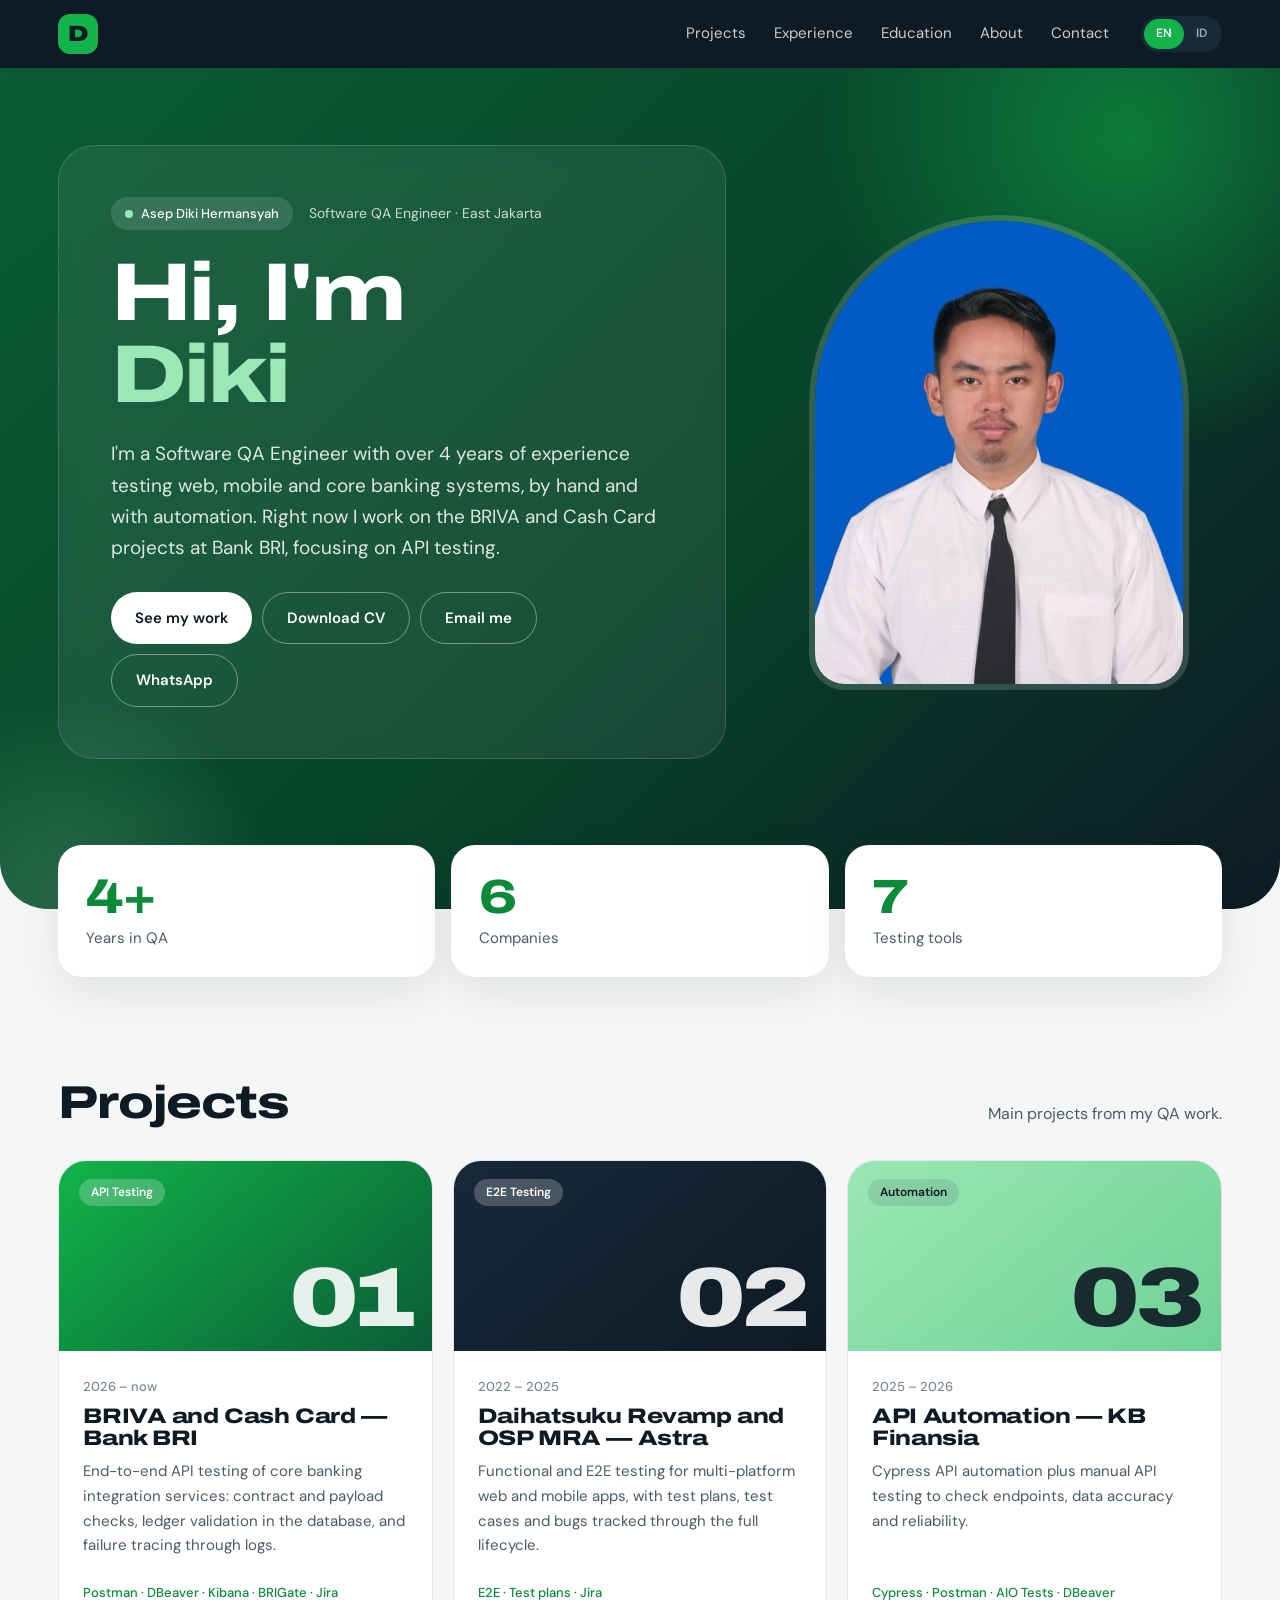
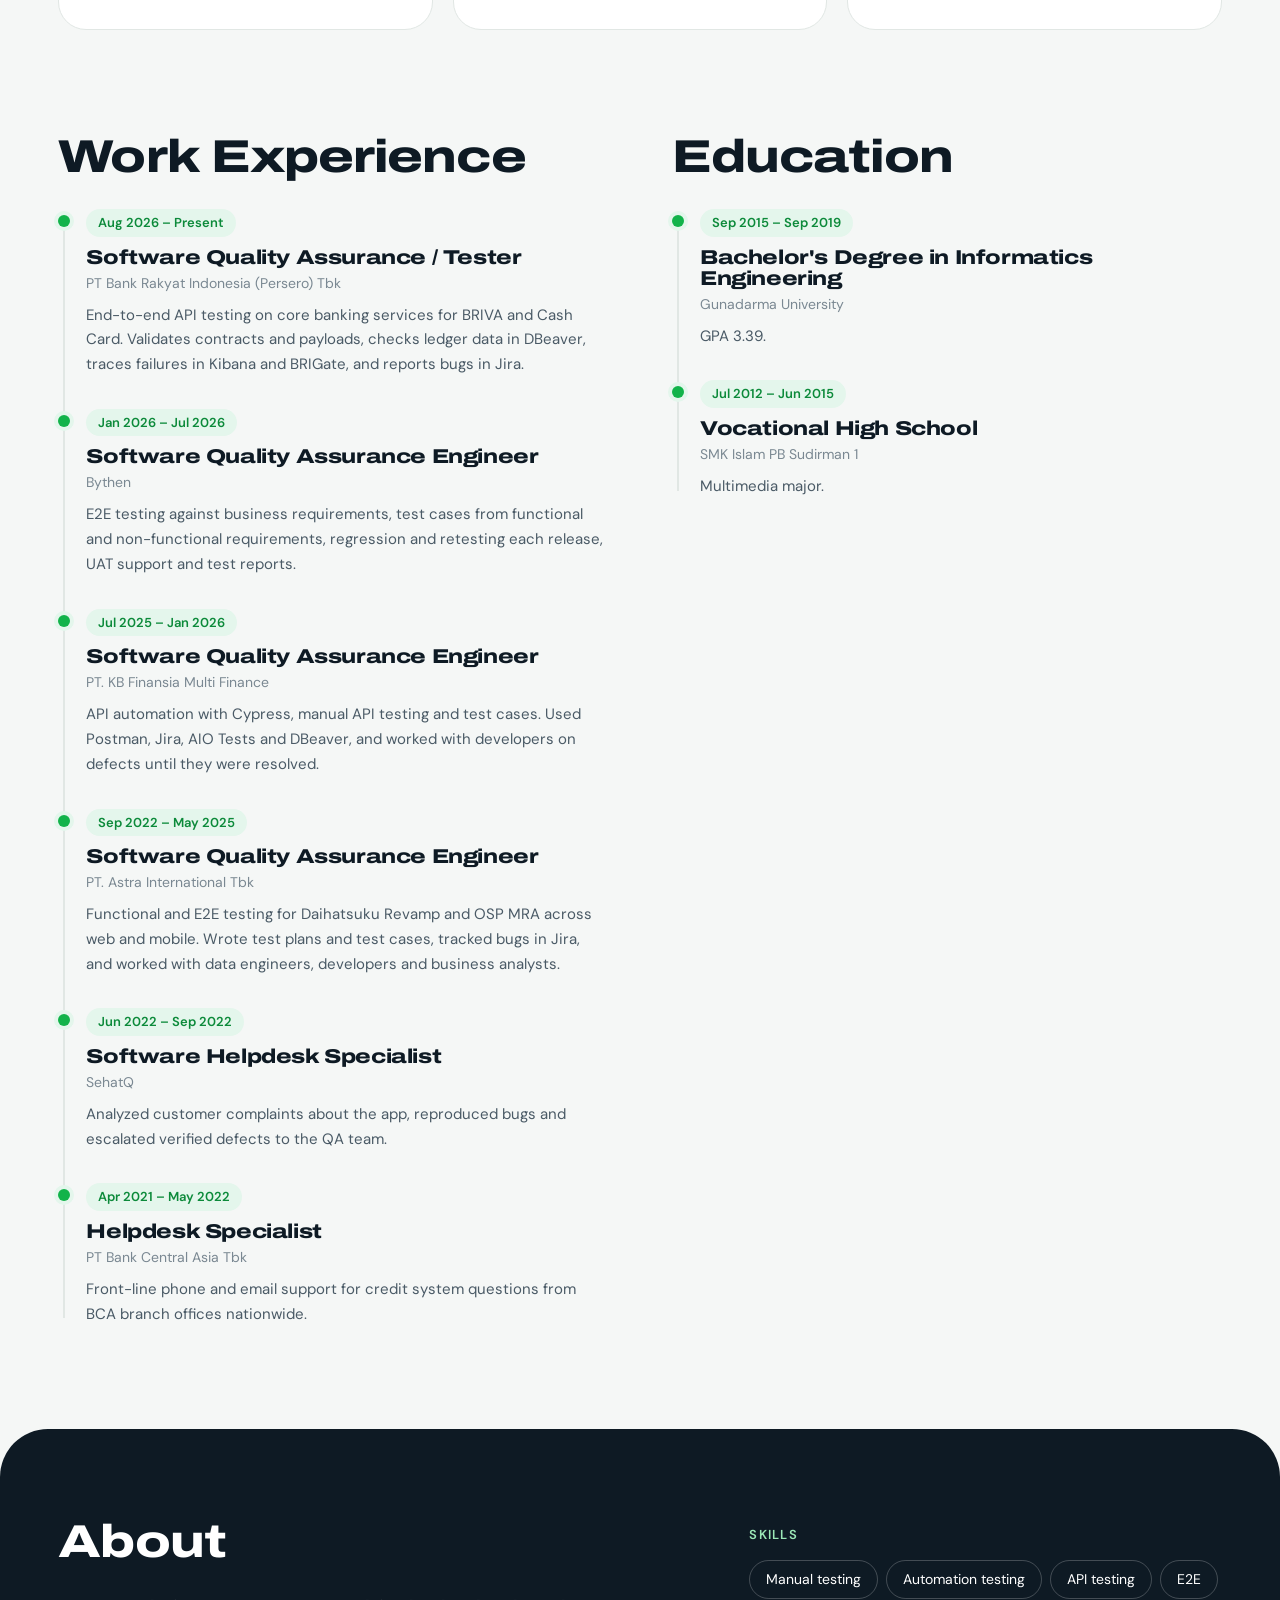
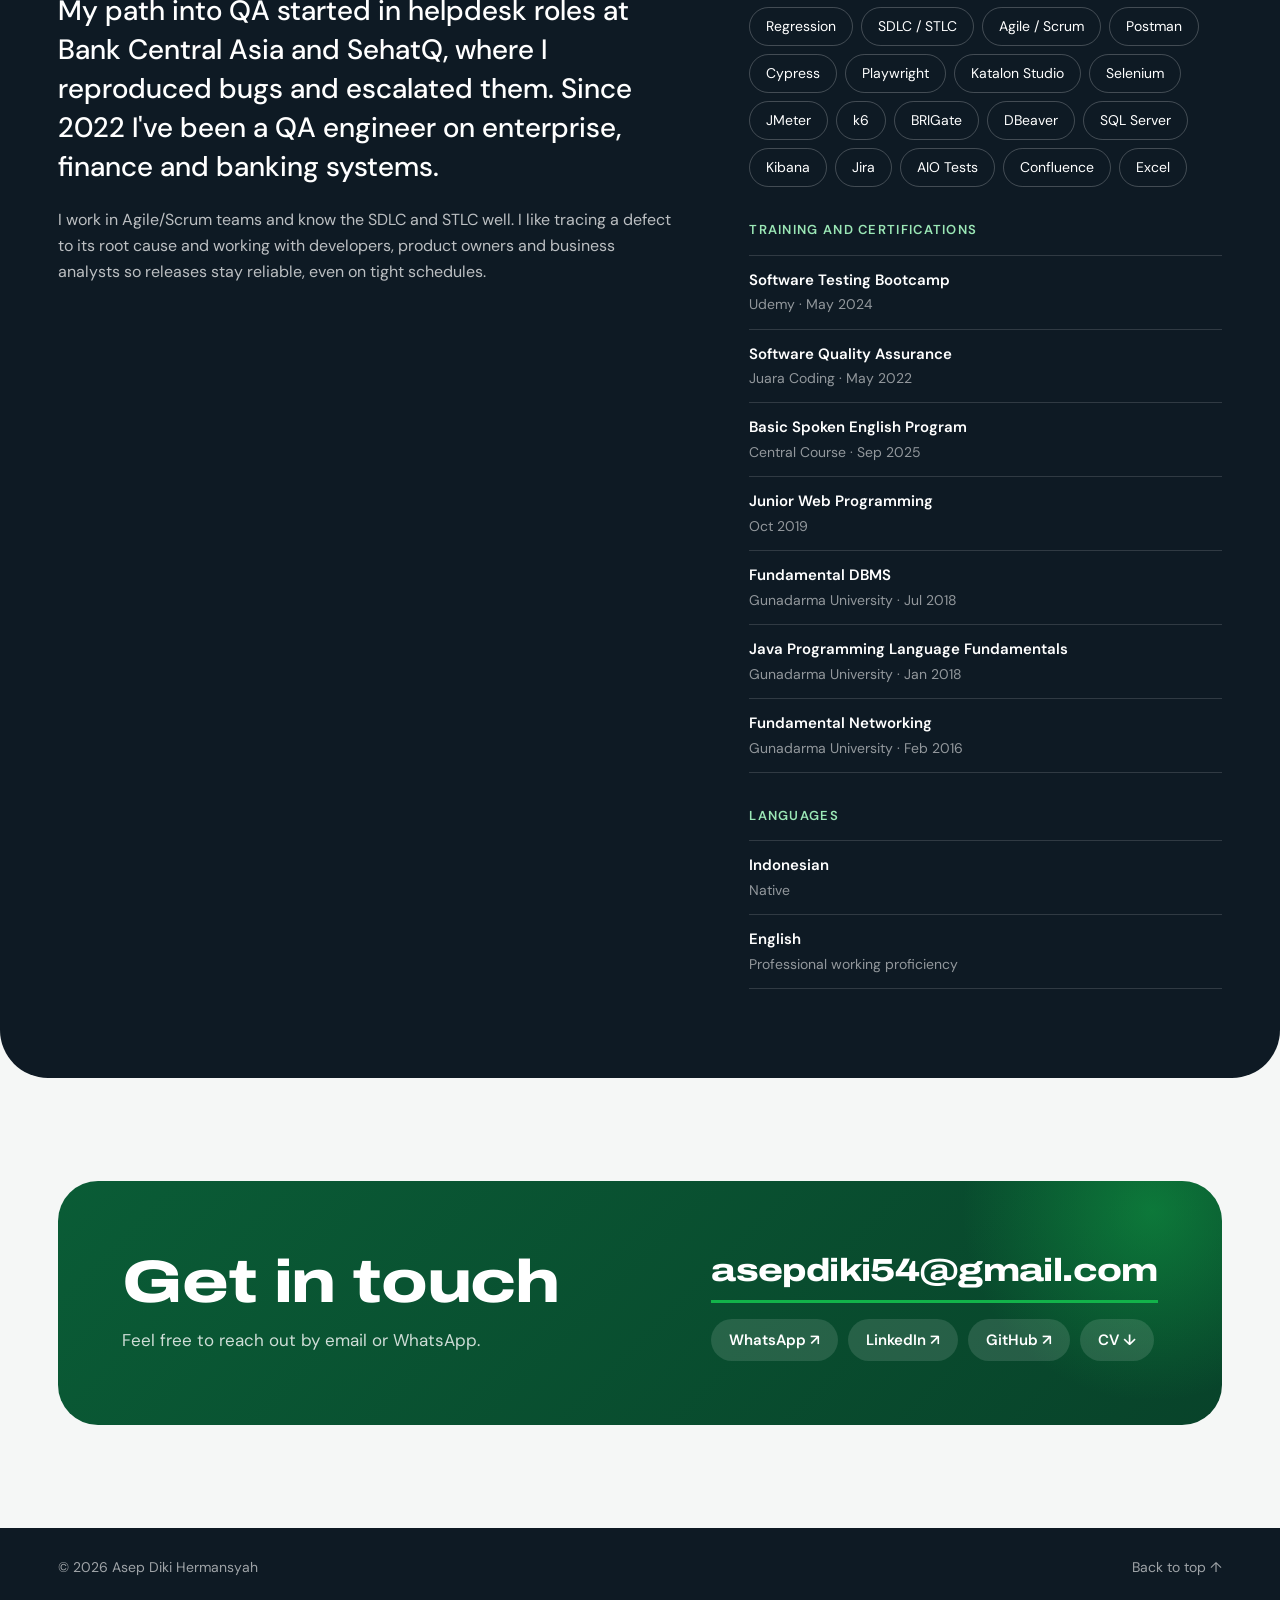
==== index.html @ e54d8417 "Add portfolio website for Asep Diki Hermansyah Static site (HTML, CSS, JS, no build step). All conte" ====
<!DOCTYPE html>
<html lang="en">
<head>
  <meta charset="UTF-8" />
  <meta name="viewport" content="width=device-width, initial-scale=1.0" />
  <meta name="theme-color" content="#0e1a24" />
  <title>Asep Diki Hermansyah — Software QA Engineer</title>
  <meta name="description" content="Asep Diki Hermansyah (Diki), Software QA Engineer in East Jakarta. Manual, automation and API testing for web, mobile and core banking." />
  <meta property="og:title" content="Asep Diki Hermansyah — Software QA Engineer" />
  <meta property="og:description" content="Software QA Engineer in East Jakarta with 4+ years of experience." />
  <link rel="preconnect" href="https://fonts.googleapis.com" />
  <link rel="preconnect" href="https://fonts.gstatic.com" crossorigin />
  <link href="https://fonts.googleapis.com/css2?family=Archivo:wdth,wght@62..125,500..900&family=DM+Sans:wght@400;500;600&display=swap" rel="stylesheet" />
  <link rel="stylesheet" href="style.css" />
</head>
<body>

  <header class="nav">
    <div class="wrap nav-inner">
      <a href="#" class="logo" aria-label="Diki">D</a>
      <nav class="nav-links">
        <a href="#projects" data-t="nav.proj">Projects</a>
        <a href="#experience" data-t="nav.exp">Experience</a>
        <a href="#education" data-t="nav.edu">Education</a>
        <a href="#about" data-t="nav.about">About</a>
        <a href="#contact" data-t="nav.contact">Contact</a>
      </nav>
      <div class="lang" role="group" aria-label="Language">
        <button type="button" data-lang="en" aria-pressed="true">EN</button>
        <button type="button" data-lang="id" aria-pressed="false">ID</button>
      </div>
    </div>
  </header>

  <main>
    <noscript><p class="wrap noscript">This page needs JavaScript to show its content.</p></noscript>

    <!-- HERO -->
    <section class="hero">
      <div class="wrap hero-inner">
        <div class="hero-panel">
          <div class="hero-meta">
            <span class="status"><i></i><span data-bind="name">Asep Diki Hermansyah</span></span>
            <span id="role">Software QA Engineer · East Jakarta</span>
          </div>
          <h1 id="h1">Hi, I'm <em>Diki</em></h1>
          <p class="lead" id="lead"></p>
          <div class="actions">
            <a href="#projects" class="btn btn-primary" data-t="hero.cta">See my work</a>
            <a href="#" class="btn btn-ghost" data-link="cv" download data-t="hero.cv">Download CV</a>
            <a href="#" class="btn btn-ghost" data-link="mail" data-t="hero.mail">Email me</a>
            <a href="#" class="btn btn-ghost" data-link="wa" target="_blank" rel="noopener">WhatsApp</a>
          </div>
        </div>
        <img src="assets/diki.jpg" alt="Asep Diki Hermansyah" class="hero-photo" width="1000" height="666" />
      </div>
    </section>

    <!-- STATS (computed from data.js) -->
    <div class="wrap stats">
      <div class="stat reveal"><strong id="stat-years">4+</strong><span data-t="stat.1">Years in QA</span></div>
      <div class="stat reveal"><strong id="stat-companies">6</strong><span data-t="stat.2">Companies</span></div>
      <div class="stat reveal"><strong id="stat-tools">7</strong><span data-t="stat.3">Testing tools</span></div>
    </div>

    <!-- PROJECTS -->
    <section class="section wrap" id="projects">
      <div class="sec-head reveal">
        <h2 data-t="proj.title">Projects</h2>
        <p data-t="proj.sub">Main projects from my QA work.</p>
      </div>
      <div class="cards" id="cards"></div>
    </section>

    <!-- EXPERIENCE + EDUCATION -->
    <div class="wrap duo">
      <section id="experience">
        <h2 class="reveal" data-t="exp.title">Work Experience</h2>
        <ol class="steps" id="exp-list"></ol>
      </section>

      <section id="education">
        <h2 class="reveal" data-t="edu.title">Education</h2>
        <ol class="steps" id="edu-list"></ol>
      </section>
    </div>

    <!-- ABOUT -->
    <section class="about-band" id="about">
      <div class="wrap about">
        <div class="reveal">
          <h2 data-t="about.title">About</h2>
          <p class="big" id="about1"></p>
          <p id="about2"></p>
        </div>

        <div class="about-side reveal">
          <div class="block">
            <h4 data-t="about.skills">Skills</h4>
            <ul class="chips" id="skills"></ul>
          </div>
          <div class="block">
            <h4 data-t="about.certs">Training and certifications</h4>
            <ul class="certs" id="certs"></ul>
          </div>
          <div class="block">
            <h4 data-t="about.langs">Languages</h4>
            <ul class="certs" id="langs"></ul>
          </div>
        </div>
      </div>
    </section>

    <!-- CONTACT -->
    <section class="section wrap" id="contact">
      <div class="cta reveal">
        <div>
          <h2 data-t="ct.title">Get in touch</h2>
          <p data-t="ct.sub">Feel free to reach out by email or WhatsApp.</p>
        </div>
        <div class="cta-links">
          <a href="#" class="mail" data-link="mail" id="mail-text"></a>
          <div class="socials">
            <a href="#" data-link="wa" target="_blank" rel="noopener">WhatsApp ↗</a>
            <a href="#" data-link="linkedin" target="_blank" rel="noopener">LinkedIn ↗</a>
            <a href="#" data-link="github" target="_blank" rel="noopener">GitHub ↗</a>
            <a href="#" data-link="cv" download>CV ↓</a>
          </div>
        </div>
      </div>
    </section>
  </main>

  <footer class="footer">
    <div class="wrap footer-inner">
      <span>© <span id="year"></span> <span data-bind="name">Asep Diki Hermansyah</span></span>
      <a href="#" data-t="ft.top">Back to top ↑</a>
    </div>
  </footer>

  <script src="data.js"></script>
  <script src="app.js"></script>
</body>
</html>
---- style.css ----
:root {
  --navy: #0e1a24;
  --navy-2: #172a3a;
  --forest: #0a5c36;
  --forest-2: #08432a;
  --green: #12b34a;
  --green-dark: #0c8a3a;
  --green-soft: #e4f6ec;
  --mint: #9be7b6;
  --bg: #f5f7f6;
  --paper: #ffffff;
  --ink: #0e1a24;
  --ink-2: #4a5a66;
  --muted: #7a8892;
  --line: #e1e7e4;
  --radius: 28px;
  --display: "Archivo", system-ui, sans-serif;
  --body: "DM Sans", system-ui, sans-serif;
}

*, *::before, *::after { box-sizing: border-box; }
html { scroll-behavior: smooth; -webkit-text-size-adjust: 100%; }
body {
  margin: 0; background: var(--bg); color: var(--ink);
  font-family: var(--body); font-size: 16px; line-height: 1.65;
  -webkit-font-smoothing: antialiased; overflow-x: hidden;
}
a { color: inherit; text-decoration: none; }
img { display: block; max-width: 100%; }
h1, h2, h3 { font-family: var(--display); font-stretch: 125%; font-weight: 800; letter-spacing: -.02em; margin: 0; line-height: 1.05; }
p { margin: 0 0 14px; }
ul, ol { list-style: none; margin: 0; padding: 0; }
::selection { background: var(--green); color: #fff; }

.wrap { max-width: 1240px; margin: 0 auto; padding: 0 clamp(18px, 3vw, 40px); }
section[id] { scroll-margin-top: 84px; }
h2 { font-size: clamp(28px, 3.6vw, 46px); }
.noscript { padding-top: 40px; }

/* nav: full-width dark bar */
.nav { position: sticky; top: 0; z-index: 20; background: var(--navy); color: #fff; }
.nav-inner { display: flex; align-items: center; gap: 32px; height: 68px; }
.logo {
  display: inline-grid; place-items: center; width: 40px; height: 40px; border-radius: 12px;
  background: var(--green); color: var(--navy); line-height: 1;
  font-family: var(--display); font-stretch: 125%; font-weight: 900; font-size: 22px;
}
.nav-links { display: flex; gap: 28px; margin-left: auto; font-size: 15px; color: rgba(255, 255, 255, .78); }
.nav-links a { padding: 4px 0; border-bottom: 2px solid transparent; transition: color .2s, border-color .2s; }
.nav-links a:hover { color: #fff; border-color: var(--green); }
.lang { display: flex; padding: 3px; border-radius: 999px; background: var(--navy-2); }
.lang button {
  font: inherit; font-size: 12px; font-weight: 600; border: 0; background: none; color: rgba(255, 255, 255, .6);
  padding: 5px 12px; border-radius: 999px; cursor: pointer;
}
.lang button[aria-pressed="true"] { background: var(--green); color: #fff; }

/* hero: full-bleed green stage */
.hero {
  position: relative; overflow: hidden; color: #fff;
  background: linear-gradient(135deg, var(--forest) 0%, var(--forest-2) 55%, var(--navy) 100%);
  border-radius: 0 0 48px 48px; padding: clamp(40px, 6vw, 80px) 0 clamp(110px, 12vw, 150px);
}
.hero::before, .hero::after { content: ""; position: absolute; border-radius: 50%; pointer-events: none; }
.hero::before { width: 620px; height: 620px; right: -160px; top: -240px; background: radial-gradient(closest-side, rgba(18, 179, 74, .5), transparent); }
.hero::after { width: 420px; height: 420px; left: -140px; bottom: -200px; background: radial-gradient(closest-side, rgba(155, 231, 182, .22), transparent); }
.hero-inner { position: relative; display: grid; grid-template-columns: 1.5fr 1fr; gap: clamp(24px, 4vw, 56px); align-items: center; }
.hero-panel {
  background: rgba(255, 255, 255, .07); border: 1px solid rgba(255, 255, 255, .14); border-radius: 36px;
  padding: clamp(26px, 4vw, 56px); backdrop-filter: blur(10px); -webkit-backdrop-filter: blur(10px);
}
.hero-meta { display: flex; flex-wrap: wrap; align-items: center; gap: 12px 16px; margin-bottom: 22px; font-size: 14px; color: rgba(255, 255, 255, .78); }
.status { display: inline-flex; align-items: center; gap: 8px; padding: 6px 14px; border-radius: 999px; background: rgba(255, 255, 255, .12); color: #fff; font-weight: 500; font-size: 13px; }
.status i { width: 8px; height: 8px; border-radius: 50%; background: var(--mint); box-shadow: 0 0 0 0 rgba(155, 231, 182, .7); animation: pulse 2s infinite; }
@keyframes pulse { 70% { box-shadow: 0 0 0 9px rgba(155, 231, 182, 0); } 100% { box-shadow: 0 0 0 0 rgba(155, 231, 182, 0); } }
h1 { font-size: clamp(40px, 6.4vw, 92px); line-height: 1; letter-spacing: -.03em; margin-bottom: 22px; }
h1 em { display: block; font-style: normal; color: var(--mint); }
.lead { font-size: clamp(16px, 1.6vw, 19px); color: rgba(255, 255, 255, .86); max-width: 560px; margin-bottom: 28px; }
.actions { display: flex; gap: 10px; flex-wrap: wrap; }
.btn { display: inline-flex; align-items: center; padding: 13px 24px; border-radius: 32px; font-weight: 600; font-size: 15px; transition: background .2s, color .2s, border-color .2s, transform .2s; }
.btn:hover { transform: translateY(-2px); }
.btn-primary { background: #fff; color: var(--navy); }
.btn-primary:hover { background: var(--mint); }
.btn-ghost { border: 1.5px solid rgba(255, 255, 255, .4); color: #fff; }
.btn-ghost:hover { border-color: #fff; }

/* arch-shaped photo */
.hero-photo {
  width: 100%; max-width: 380px; justify-self: center; aspect-ratio: 4 / 5; height: auto; object-fit: cover; object-position: center 20%;
  border-radius: 190px 190px 36px 36px; border: 6px solid rgba(255, 255, 255, .16);
}

/* stats overlap the hero edge */
.stats { position: relative; z-index: 2; display: grid; grid-template-columns: repeat(3, 1fr); gap: 16px; margin-top: -64px; }
.stat {
  background: var(--paper); border-radius: 24px; padding: 26px 28px; box-shadow: 0 14px 40px rgba(14, 26, 36, .09);
  display: flex; flex-direction: column; gap: 2px;
}
.stat strong { font-family: var(--display); font-stretch: 125%; font-weight: 800; font-size: clamp(32px, 4vw, 48px); line-height: 1.1; color: var(--green-dark); letter-spacing: -.02em; }
.stat span { color: var(--ink-2); font-size: 15px; }

/* sections */
.section { padding-top: clamp(64px, 8vw, 104px); }
.sec-head { display: flex; justify-content: space-between; align-items: flex-end; gap: 24px; margin-bottom: 32px; }
.sec-head p { color: var(--ink-2); margin: 0; max-width: 360px; text-align: right; }

/* project cards */
.cards { display: grid; grid-template-columns: repeat(3, 1fr); gap: 20px; }
.card {
  background: var(--paper); border: 1px solid var(--line); border-radius: var(--radius); overflow: hidden;
  display: flex; flex-direction: column; transition: transform .25s, box-shadow .25s;
}
.card:hover { transform: translateY(-4px); box-shadow: 0 18px 40px rgba(14, 26, 36, .1); }
.card-visual { position: relative; height: 190px; padding: 18px 20px; display: flex; flex-direction: column; justify-content: space-between; }
.v-green { background: linear-gradient(140deg, var(--green), var(--forest)); color: #fff; }
.v-navy { background: linear-gradient(140deg, var(--navy-2), var(--navy)); color: #fff; }
.v-mint { background: linear-gradient(140deg, var(--mint), #6fd197); color: var(--navy); }
.tag { align-self: flex-start; font-size: 12px; font-weight: 600; padding: 4px 12px; border-radius: 999px; background: rgba(255, 255, 255, .22); }
.v-mint .tag { background: rgba(14, 26, 36, .1); }
.idx { font-family: var(--display); font-stretch: 125%; font-weight: 900; font-size: 84px; line-height: .8; letter-spacing: -.04em; opacity: .9; align-self: flex-end; }
.card-body { padding: 22px 24px 26px; display: flex; flex-direction: column; flex: 1; }
.card-meta { margin-bottom: 6px; }
.year { font-size: 13px; color: var(--muted); font-weight: 500; }
.card h3 { font-size: 21px; margin-bottom: 10px; }
.card p { color: var(--ink-2); font-size: 15px; }
.card .tech { margin: auto 0 0; padding-top: 10px; font-size: 13px; color: var(--green-dark); font-weight: 500; }

/* experience + education: timeline with dots */
.duo { display: grid; grid-template-columns: 1fr 1fr; gap: clamp(32px, 5vw, 72px); padding-top: clamp(64px, 8vw, 104px); }
.duo h2 { margin-bottom: 28px; }
.steps { position: relative; padding-left: 28px; }
.steps::before { content: ""; position: absolute; left: 5px; top: 8px; bottom: 8px; width: 2px; background: var(--line); }
.step { position: relative; padding-bottom: 32px; }
.step:last-child { padding-bottom: 0; }
.step::before {
  content: ""; position: absolute; left: -28px; top: 6px; width: 12px; height: 12px; border-radius: 50%;
  background: var(--green); box-shadow: 0 0 0 4px var(--green-soft);
}
.step-date { display: inline-block; font-size: 13px; font-weight: 600; color: var(--green-dark); background: var(--green-soft); padding: 3px 12px; border-radius: 999px; margin-bottom: 10px; }
.step h3 { font-size: 20px; }
.step-where { color: var(--muted); font-size: 14px; margin: 4px 0 8px; }
.step p:last-child { color: var(--ink-2); margin: 0; font-size: 15px; }

/* about: dark band */
.about-band { margin-top: clamp(64px, 8vw, 104px); background: var(--navy); color: #fff; border-radius: 48px; padding: clamp(48px, 7vw, 96px) 0; }
.about { display: grid; grid-template-columns: 1.3fr 1fr; gap: clamp(32px, 6vw, 80px); }
.about h2 { margin-bottom: 24px; }
.about .big { font-size: clamp(20px, 2.4vw, 28px); line-height: 1.4; font-weight: 500; color: #fff; margin-bottom: 20px; }
.about p { color: rgba(255, 255, 255, .72); }
.block + .block { margin-top: 32px; }
.block h4 { font-size: 13px; font-weight: 600; text-transform: uppercase; letter-spacing: .1em; color: var(--mint); margin: 6px 0 14px; }
.chips { display: flex; flex-wrap: wrap; gap: 8px; }
.chips li { font-size: 14px; padding: 7px 16px; border-radius: 999px; border: 1.5px solid rgba(255, 255, 255, .22); transition: background .2s, border-color .2s; }
.chips li:hover { background: var(--green); border-color: var(--green); }
.certs li { display: flex; flex-direction: column; gap: 1px; padding: 12px 0; border-bottom: 1px solid rgba(255, 255, 255, .14); font-size: 15px; }
.certs li:first-child { border-top: 1px solid rgba(255, 255, 255, .14); }
.certs strong { font-weight: 600; }
.certs span { color: rgba(255, 255, 255, .55); font-size: 14px; }

/* contact: deep green card */
.cta {
  display: flex; justify-content: space-between; align-items: center; gap: 32px; flex-wrap: wrap; color: #fff;
  background: linear-gradient(135deg, var(--forest), var(--forest-2)); border-radius: 40px; padding: clamp(28px, 5vw, 64px);
  position: relative; overflow: hidden;
}
.cta::after { content: ""; position: absolute; right: -120px; top: -160px; width: 380px; height: 380px; border-radius: 50%; background: radial-gradient(closest-side, rgba(18, 179, 74, .45), transparent); pointer-events: none; }
.cta > * { position: relative; z-index: 1; }
.cta h2 { font-size: clamp(32px, 5vw, 60px); margin-bottom: 12px; }
.cta p { color: rgba(255, 255, 255, .8); margin: 0; font-size: 17px; }
.cta-links { display: flex; flex-direction: column; gap: 16px; align-items: flex-start; }
.mail { font-family: var(--display); font-stretch: 125%; font-weight: 800; font-size: clamp(20px, 2.8vw, 32px); letter-spacing: -.02em; border-bottom: 3px solid var(--green); padding-bottom: 2px; word-break: break-all; transition: color .2s; }
.mail:hover { color: var(--mint); }
.socials { display: flex; flex-wrap: wrap; gap: 10px; }
.socials a { padding: 9px 18px; border-radius: 32px; background: rgba(255, 255, 255, .12); font-weight: 600; font-size: 15px; transition: background .2s, color .2s; }
.socials a:hover { background: #fff; color: var(--navy); }

/* footer */
.footer { margin-top: clamp(64px, 8vw, 104px); background: var(--navy); color: rgba(255, 255, 255, .6); font-size: 14px; }
.footer-inner { display: flex; justify-content: space-between; padding-top: 28px; padding-bottom: 28px; }
.footer a:hover { color: #fff; }

/* subtle fade-in */
.reveal { opacity: 0; transform: translateY(14px); transition: opacity .6s ease, transform .6s ease; }
.reveal.in { opacity: 1; transform: none; }
.card.reveal.in:hover { transform: translateY(-4px); }
@media (prefers-reduced-motion: reduce) {
  .reveal { opacity: 1; transform: none; }
  html { scroll-behavior: auto; }
  .status i { animation: none; }
}

/* responsive */
@media (max-width: 1000px) {
  .cards { grid-template-columns: repeat(2, 1fr); }
  .duo { grid-template-columns: 1fr; gap: 56px; }
}
@media (max-width: 860px) {
  .hero-inner { grid-template-columns: 1fr; }
  .hero-photo { max-width: 260px; justify-self: start; }
  .about { grid-template-columns: 1fr; }
  .sec-head { flex-direction: column; align-items: flex-start; gap: 8px; }
  .sec-head p { text-align: left; }
}
@media (max-width: 640px) {
  .nav-inner { gap: 16px; height: 60px; }
  .nav-links { display: none; }
  .lang { margin-left: auto; }
  .hero { border-radius: 0 0 32px 32px; padding-bottom: 96px; }
  .hero-panel { border-radius: 28px; }
  .stats { grid-template-columns: 1fr; margin-top: -48px; gap: 12px; }
  .stat { padding: 20px 22px; }
  .cards { grid-template-columns: 1fr; }
  .actions .btn { flex: 1 1 auto; justify-content: center; white-space: nowrap; }
  .actions .btn-primary { flex-basis: 100%; }
  .about-band { border-radius: 32px; }
  .cta { border-radius: 28px; }
  .footer-inner { flex-direction: column; gap: 6px; }
}
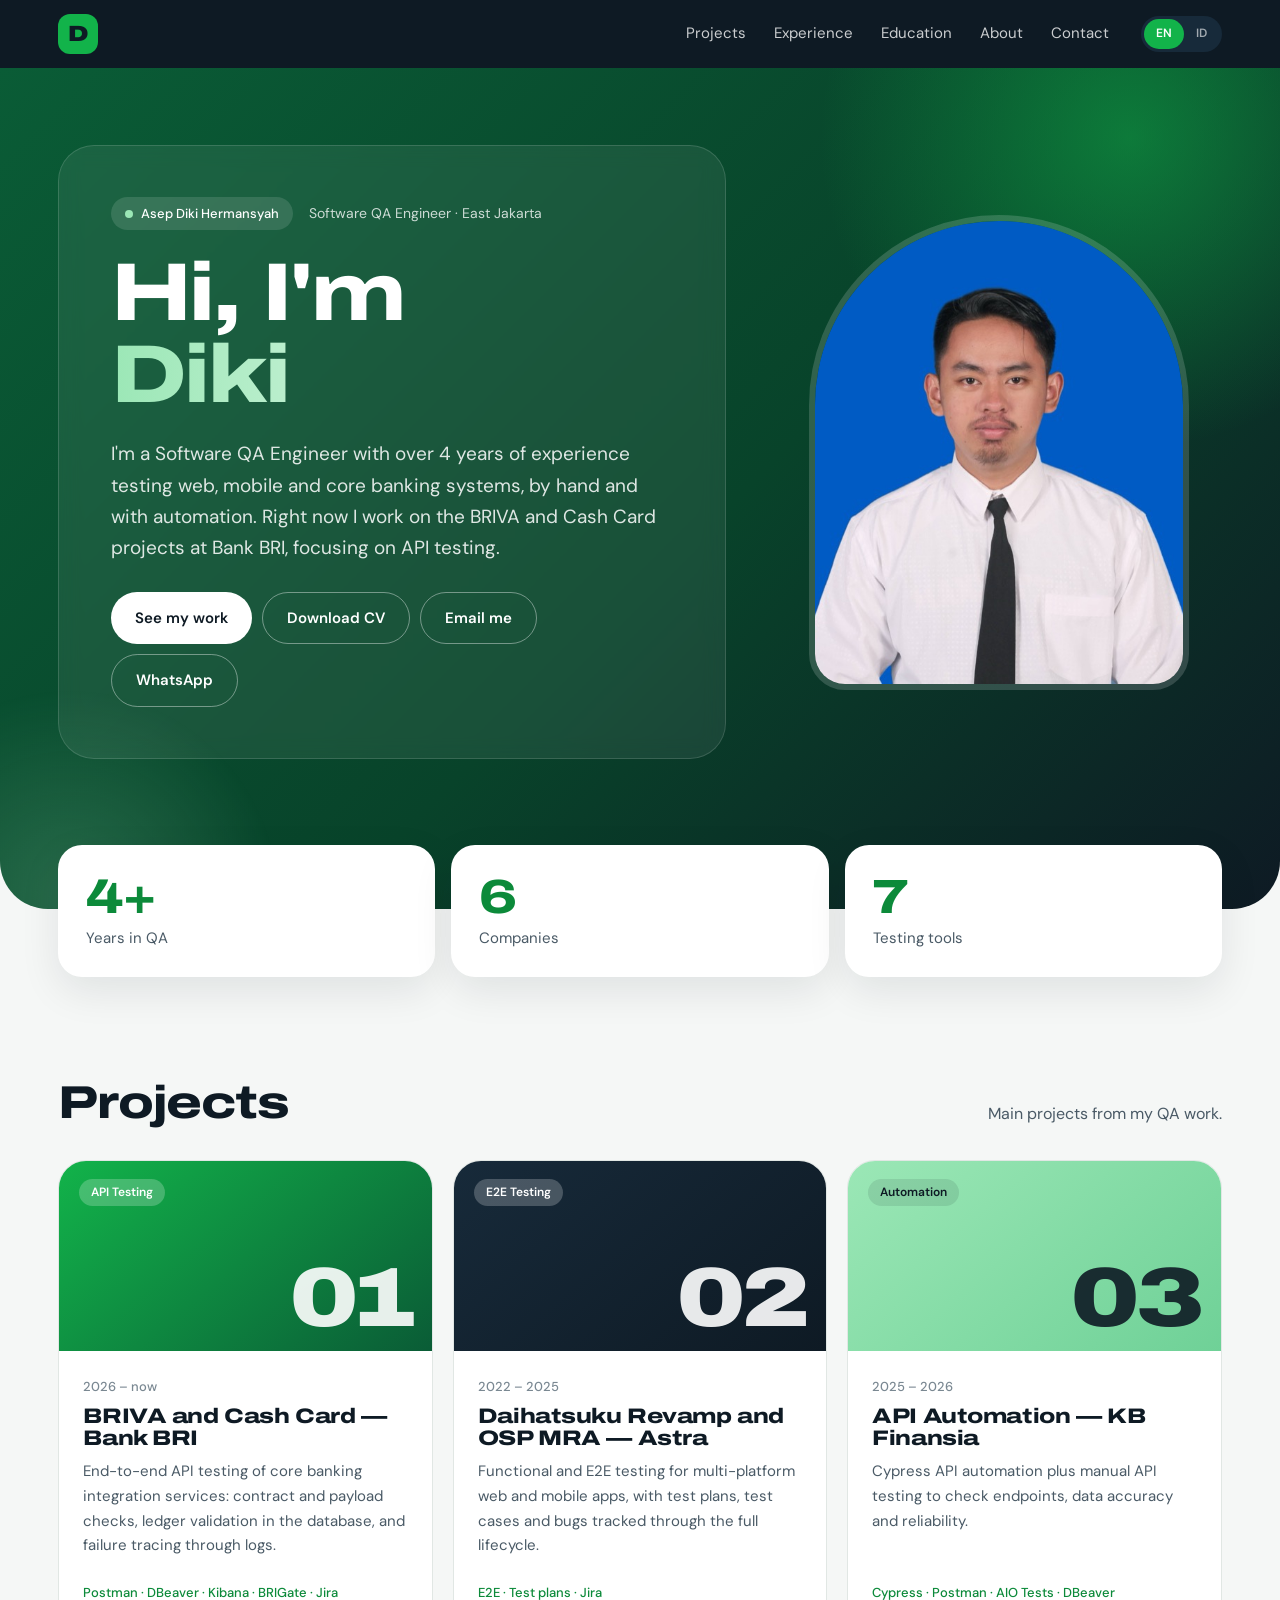
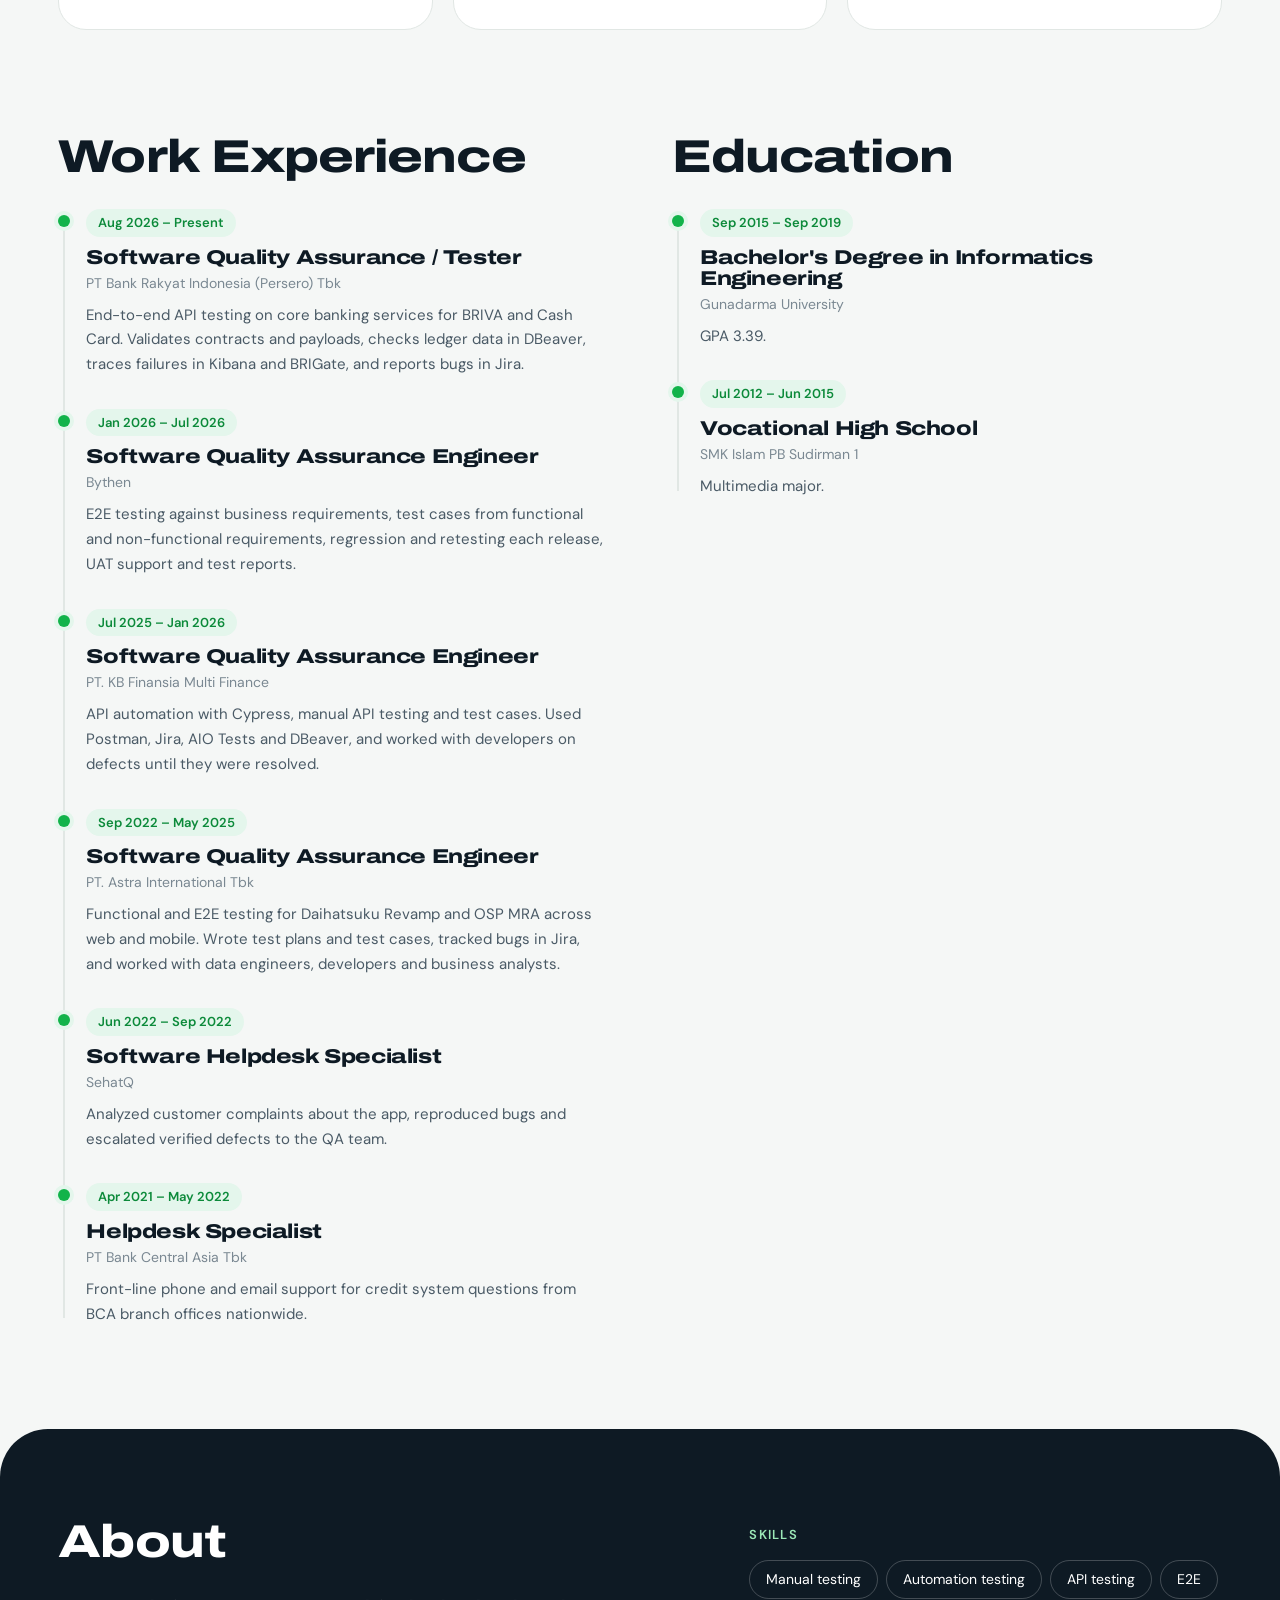
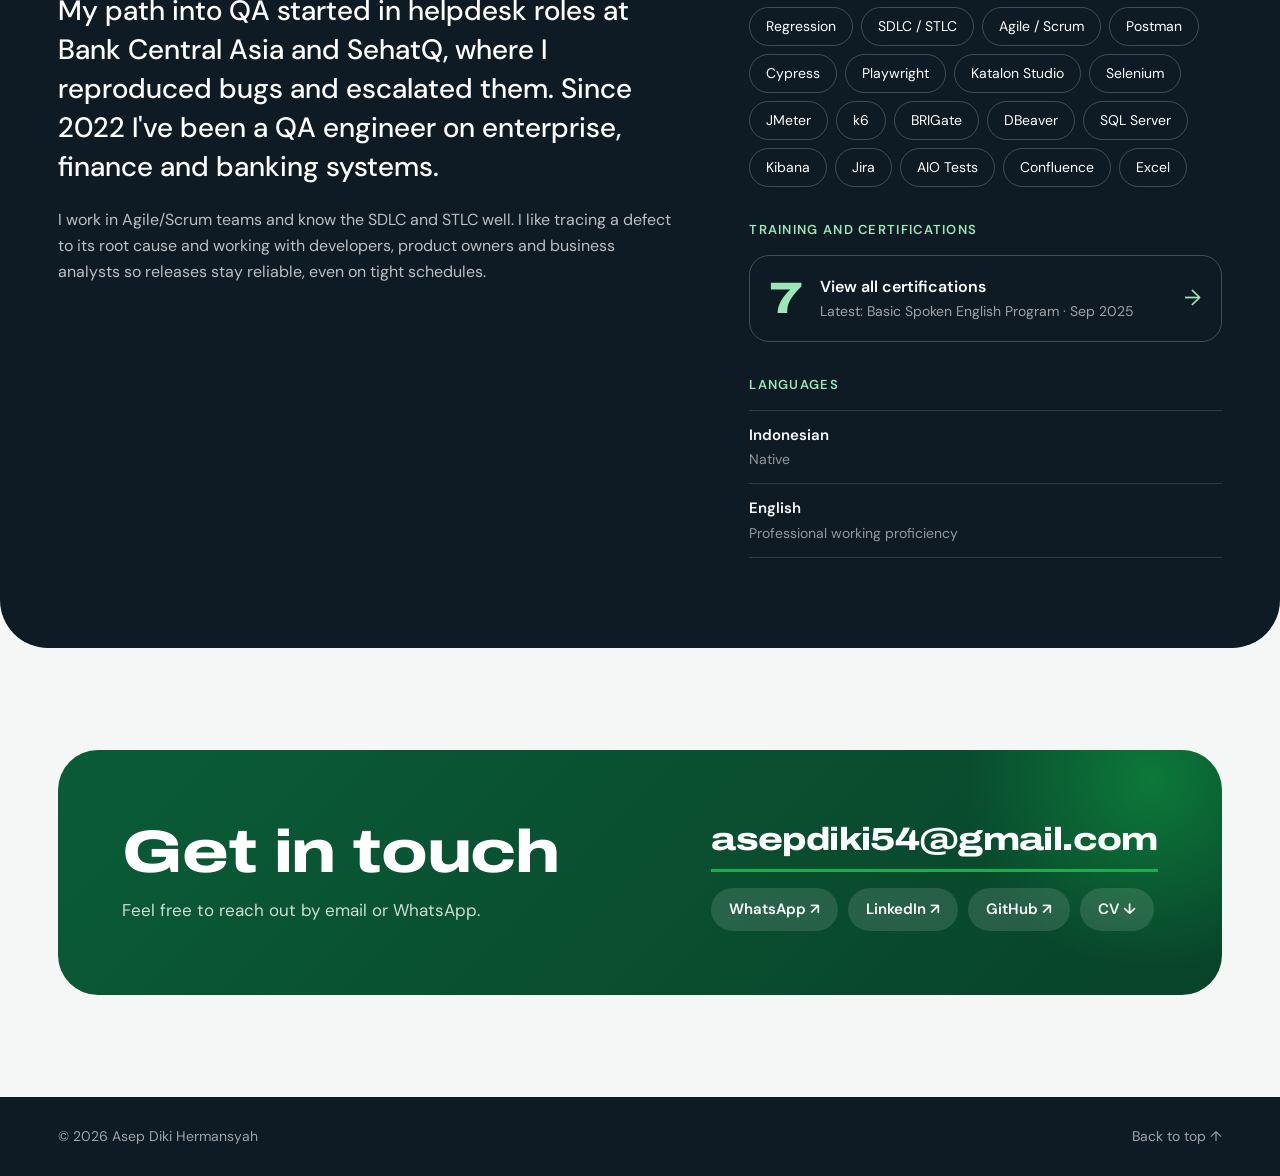
==== commit 0657dc16: "Add animations, mobile hero layout and a separate certificates page - Mobile hero: photo on top, cen" ====
--- a/index.html
+++ b/index.html
@@ -13,7 +13,7 @@
   <link href="https://fonts.googleapis.com/css2?family=Archivo:wdth,wght@62..125,500..900&family=DM+Sans:wght@400;500;600&display=swap" rel="stylesheet" />
   <link rel="stylesheet" href="style.css" />
 </head>
-<body>
+<body data-page="home">
 
   <header class="nav">
     <div class="wrap nav-inner">
@@ -38,14 +38,14 @@
     <!-- HERO -->
     <section class="hero">
       <div class="wrap hero-inner">
-        <div class="hero-panel">
-          <div class="hero-meta">
+        <div class="hero-panel rise" style="--d:0s">
+          <div class="hero-meta rise" style="--d:.15s">
             <span class="status"><i></i><span data-bind="name">Asep Diki Hermansyah</span></span>
             <span id="role">Software QA Engineer · East Jakarta</span>
           </div>
-          <h1 id="h1">Hi, I'm <em>Diki</em></h1>
-          <p class="lead" id="lead"></p>
-          <div class="actions">
+          <h1 id="h1" class="rise" style="--d:.25s">Hi, I'm <em>Diki</em></h1>
+          <p class="lead rise" id="lead" style="--d:.4s"></p>
+          <div class="actions rise" style="--d:.55s">
             <a href="#projects" class="btn btn-primary" data-t="hero.cta">See my work</a>
             <a href="#" class="btn btn-ghost" data-link="cv" download data-t="hero.cv">Download CV</a>
             <a href="#" class="btn btn-ghost" data-link="mail" data-t="hero.mail">Email me</a>
@@ -101,7 +101,14 @@
           </div>
           <div class="block">
             <h4 data-t="about.certs">Training and certifications</h4>
-            <ul class="certs" id="certs"></ul>
+            <a href="certificates.html" class="cert-card">
+              <span class="cert-count" id="cert-count">7</span>
+              <span class="cert-text">
+                <strong data-t="certs.cta">View all certifications</strong>
+                <span id="cert-latest"></span>
+              </span>
+              <span class="cert-arrow" aria-hidden="true">→</span>
+            </a>
           </div>
           <div class="block">
             <h4 data-t="about.langs">Languages</h4>
--- a/style.css
+++ b/style.css
@@ -179,14 +179,14 @@
 .footer-inner { display: flex; justify-content: space-between; padding-top: 28px; padding-bottom: 28px; }
 .footer a:hover { color: #fff; }
 
-/* subtle fade-in */
-.reveal { opacity: 0; transform: translateY(14px); transition: opacity .6s ease, transform .6s ease; }
-.reveal.in { opacity: 1; transform: none; }
+/* fade-in on scroll; --i staggers items that sit in the same row */
+.reveal { opacity: 0; }
+.reveal.in { opacity: 1; animation: fadeUp .7s cubic-bezier(.2, .7, .2, 1) backwards; animation-delay: calc(var(--i, 0) * 90ms); }
 .card.reveal.in:hover { transform: translateY(-4px); }
 @media (prefers-reduced-motion: reduce) {
-  .reveal { opacity: 1; transform: none; }
   html { scroll-behavior: auto; }
-  .status i { animation: none; }
+  *, *::before, *::after { animation: none !important; transition: none !important; }
+  .reveal { opacity: 1; }
 }
 
 /* responsive */
@@ -195,8 +195,9 @@
   .duo { grid-template-columns: 1fr; gap: 56px; }
 }
 @media (max-width: 860px) {
-  .hero-inner { grid-template-columns: 1fr; }
-  .hero-photo { max-width: 260px; justify-self: start; }
+  .hero { padding-top: 32px; }
+  .hero-inner { grid-template-columns: 1fr; gap: 28px; }
+  .hero-photo { order: -1; max-width: 230px; justify-self: center; }
   .about { grid-template-columns: 1fr; }
   .sec-head { flex-direction: column; align-items: flex-start; gap: 8px; }
   .sec-head p { text-align: left; }
@@ -216,3 +217,95 @@
   .cta { border-radius: 28px; }
   .footer-inner { flex-direction: column; gap: 6px; }
 }
+
+/* ---------- animation ---------- */
+@keyframes fadeUp { from { opacity: 0; transform: translateY(22px); } }
+@keyframes slideIn { from { opacity: 0; transform: translateX(-22px); } }
+@keyframes popIn { from { opacity: 0; transform: scale(.7); } }
+@keyframes photoIn { from { opacity: 0; transform: translateY(30px) scale(.92); } }
+@keyframes float { 0%, 100% { transform: translateY(0); } 50% { transform: translateY(-10px); } }
+@keyframes drift { to { transform: translate(-50px, 40px) scale(1.12); } }
+@keyframes shine { to { background-position: 200% 0; } }
+@keyframes navIn { from { transform: translateY(-100%); } }
+@keyframes ring {
+  0% { box-shadow: 0 0 0 4px var(--green-soft), 0 0 0 4px rgba(18, 179, 74, .55); }
+  100% { box-shadow: 0 0 0 4px var(--green-soft), 0 0 0 15px rgba(18, 179, 74, 0); }
+}
+
+.nav { animation: navIn .6s cubic-bezier(.2, .7, .2, 1) backwards; }
+.logo { transition: transform .3s cubic-bezier(.2, .8, .3, 1.4); }
+.logo:hover { transform: rotate(-8deg) scale(1.1); }
+
+/* hero: pieces rise one after another (--d is the delay), photo floats, blobs drift */
+.rise { animation: fadeUp .8s cubic-bezier(.2, .7, .2, 1) backwards; animation-delay: var(--d, 0s); }
+.hero-photo { animation: photoIn 1s cubic-bezier(.2, .7, .2, 1) .3s backwards, float 6s ease-in-out 1.4s infinite; }
+.hero::before { animation: drift 16s ease-in-out infinite alternate; }
+.hero::after { animation: drift 20s ease-in-out infinite alternate-reverse; }
+h1 em {
+  background: linear-gradient(90deg, var(--mint) 0%, #fff 50%, var(--mint) 100%); background-size: 200% 100%;
+  -webkit-background-clip: text; background-clip: text; -webkit-text-fill-color: transparent; color: transparent;
+  animation: shine 5s linear infinite;
+}
+
+.stat { transition: transform .25s, box-shadow .25s; }
+.stat:hover { transform: translateY(-4px); box-shadow: 0 20px 44px rgba(14, 26, 36, .14); }
+
+.idx { transition: transform .35s cubic-bezier(.2, .8, .3, 1.3); transform-origin: right bottom; }
+.card:hover .idx { transform: translateY(-8px) scale(1.07); }
+
+.step.reveal.in { animation-name: slideIn; }
+.step.now::before { animation: ring 2s ease-out infinite; }
+
+.about-side.in .chips li { animation: popIn .45s cubic-bezier(.2, .9, .3, 1.3) backwards; animation-delay: calc(var(--i, 0) * 28ms + .15s); }
+
+.cta::after { animation: drift 12s ease-in-out infinite alternate; }
+
+/* ---------- certificates page + the link card in About ---------- */
+.cert-card {
+  display: flex; align-items: center; gap: 18px; padding: 18px 20px;
+  border: 1.5px solid rgba(255, 255, 255, .22); border-radius: 20px; transition: background .2s, border-color .2s, transform .2s;
+}
+.cert-card:hover { background: rgba(255, 255, 255, .08); border-color: var(--green); transform: translateY(-2px); }
+.cert-count { font-family: var(--display); font-stretch: 125%; font-weight: 800; font-size: 44px; line-height: 1; color: var(--mint); }
+.cert-text { display: flex; flex-direction: column; flex: 1; min-width: 0; }
+.cert-text strong { font-weight: 600; }
+.cert-text span { color: rgba(255, 255, 255, .6); font-size: 14px; }
+.cert-arrow { font-size: 22px; color: var(--mint); transition: transform .2s; }
+.cert-card:hover .cert-arrow { transform: translateX(5px); }
+
+.page-hero {
+  position: relative; overflow: hidden; color: #fff;
+  background: linear-gradient(135deg, var(--forest) 0%, var(--forest-2) 55%, var(--navy) 100%);
+  border-radius: 0 0 48px 48px; padding: clamp(36px, 5vw, 64px) 0 clamp(72px, 8vw, 104px);
+}
+.page-hero::before {
+  content: ""; position: absolute; width: 480px; height: 480px; right: -140px; top: -220px; border-radius: 50%; pointer-events: none;
+  background: radial-gradient(closest-side, rgba(18, 179, 74, .45), transparent); animation: drift 16s ease-in-out infinite alternate;
+}
+.page-hero .wrap { position: relative; }
+.back {
+  display: inline-flex; align-items: center; padding: 7px 16px; margin-bottom: 26px; border-radius: 999px;
+  background: rgba(255, 255, 255, .12); font-size: 14px; font-weight: 600; transition: background .2s, transform .2s;
+}
+.back:hover { background: rgba(255, 255, 255, .22); transform: translateX(-3px); }
+.page-hero h1 { font-size: clamp(32px, 5vw, 64px); margin-bottom: 14px; }
+.page-hero p { color: rgba(255, 255, 255, .8); font-size: 18px; margin: 0; max-width: 560px; }
+
+.cert-page { position: relative; z-index: 2; margin-top: -48px; }
+.cert-grid { display: grid; grid-template-columns: repeat(3, 1fr); gap: 20px; }
+.cert-item {
+  background: var(--paper); border: 1px solid var(--line); border-radius: 24px; padding: 24px;
+  display: flex; flex-direction: column; box-shadow: 0 14px 40px rgba(14, 26, 36, .07); transition: transform .25s, box-shadow .25s;
+}
+.cert-item:hover { transform: translateY(-4px); box-shadow: 0 20px 44px rgba(14, 26, 36, .13); }
+.cert-date { align-self: flex-start; font-size: 13px; font-weight: 600; color: var(--green-dark); background: var(--green-soft); padding: 3px 12px; border-radius: 999px; margin-bottom: 14px; }
+.cert-item h3 { font-size: 19px; line-height: 1.25; margin-bottom: 6px; }
+.cert-item p { margin: 0; color: var(--ink-2); font-size: 15px; }
+
+@media (max-width: 1000px) { .cert-grid { grid-template-columns: repeat(2, 1fr); } }
+@media (max-width: 640px) {
+  .cert-grid { grid-template-columns: 1fr; gap: 14px; }
+  .cert-item { padding: 20px; }
+  .page-hero { border-radius: 0 0 32px 32px; }
+  .cert-count { font-size: 36px; }
+}
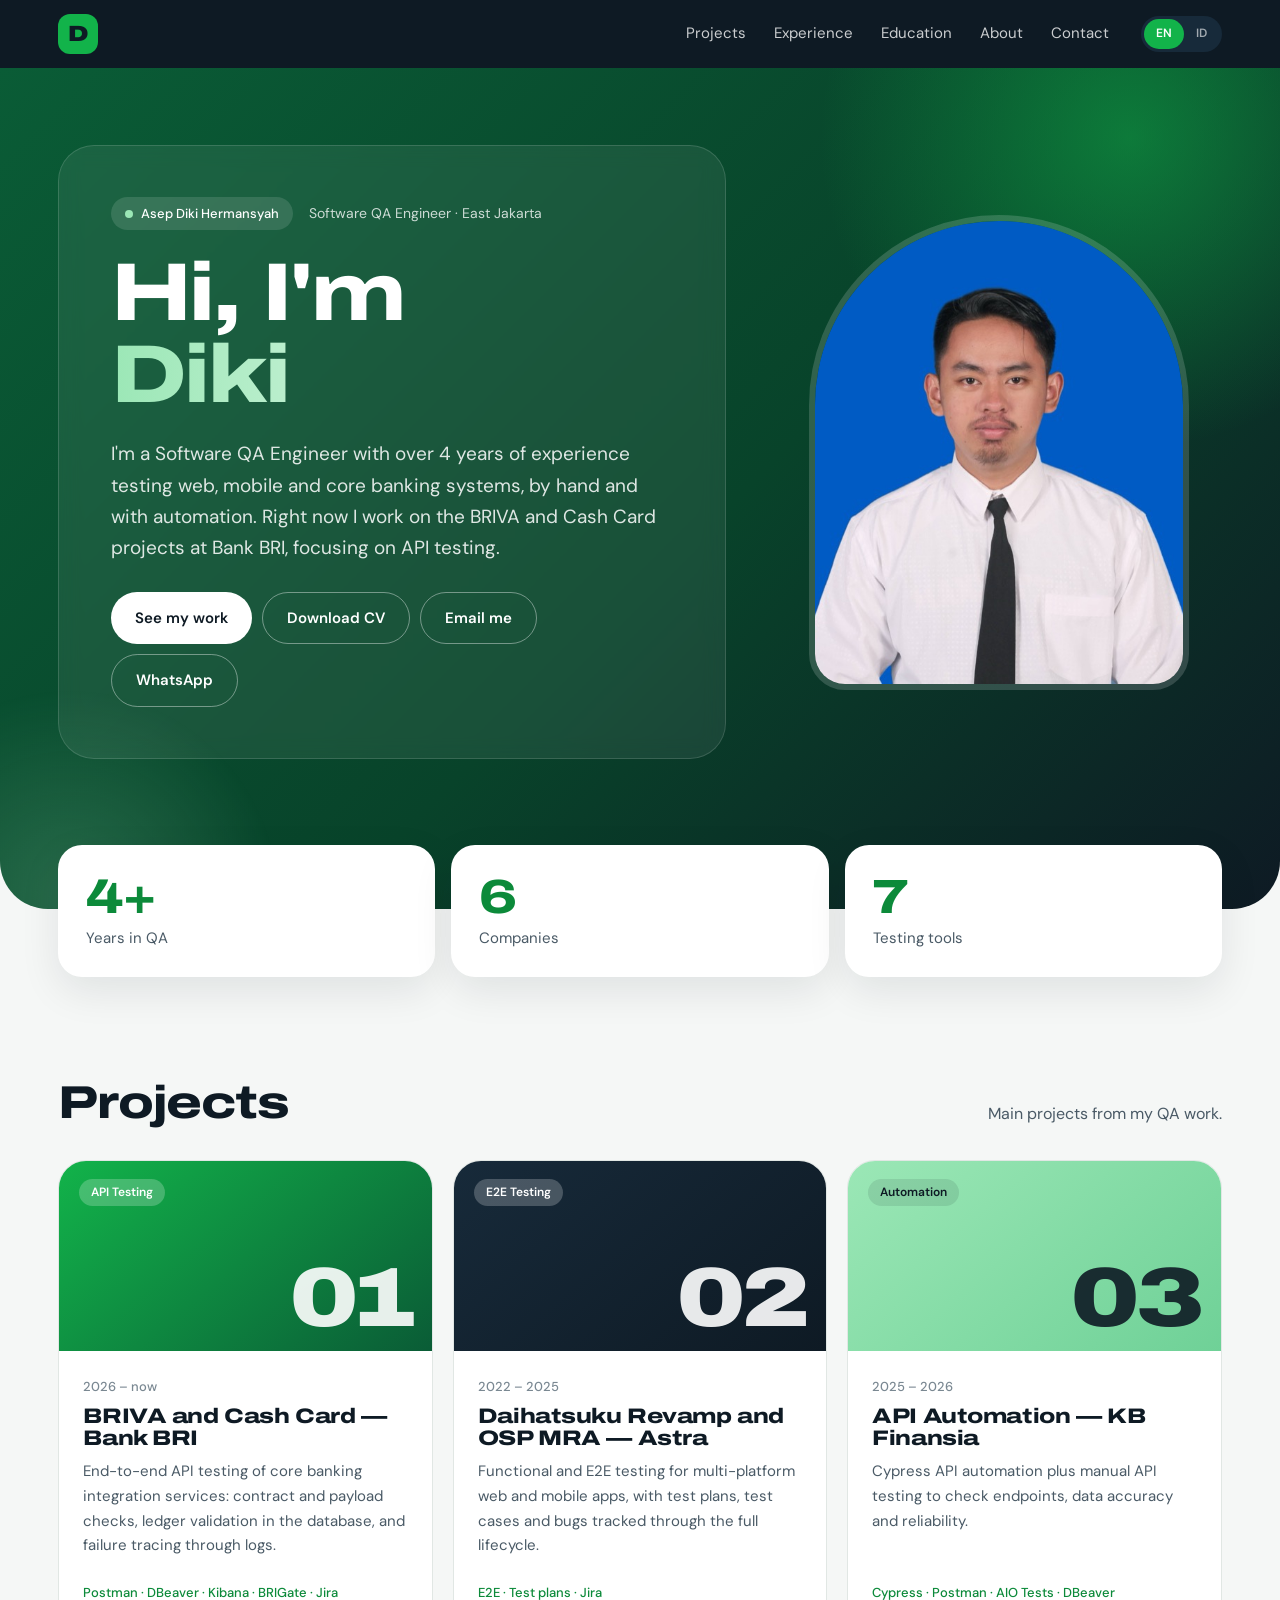
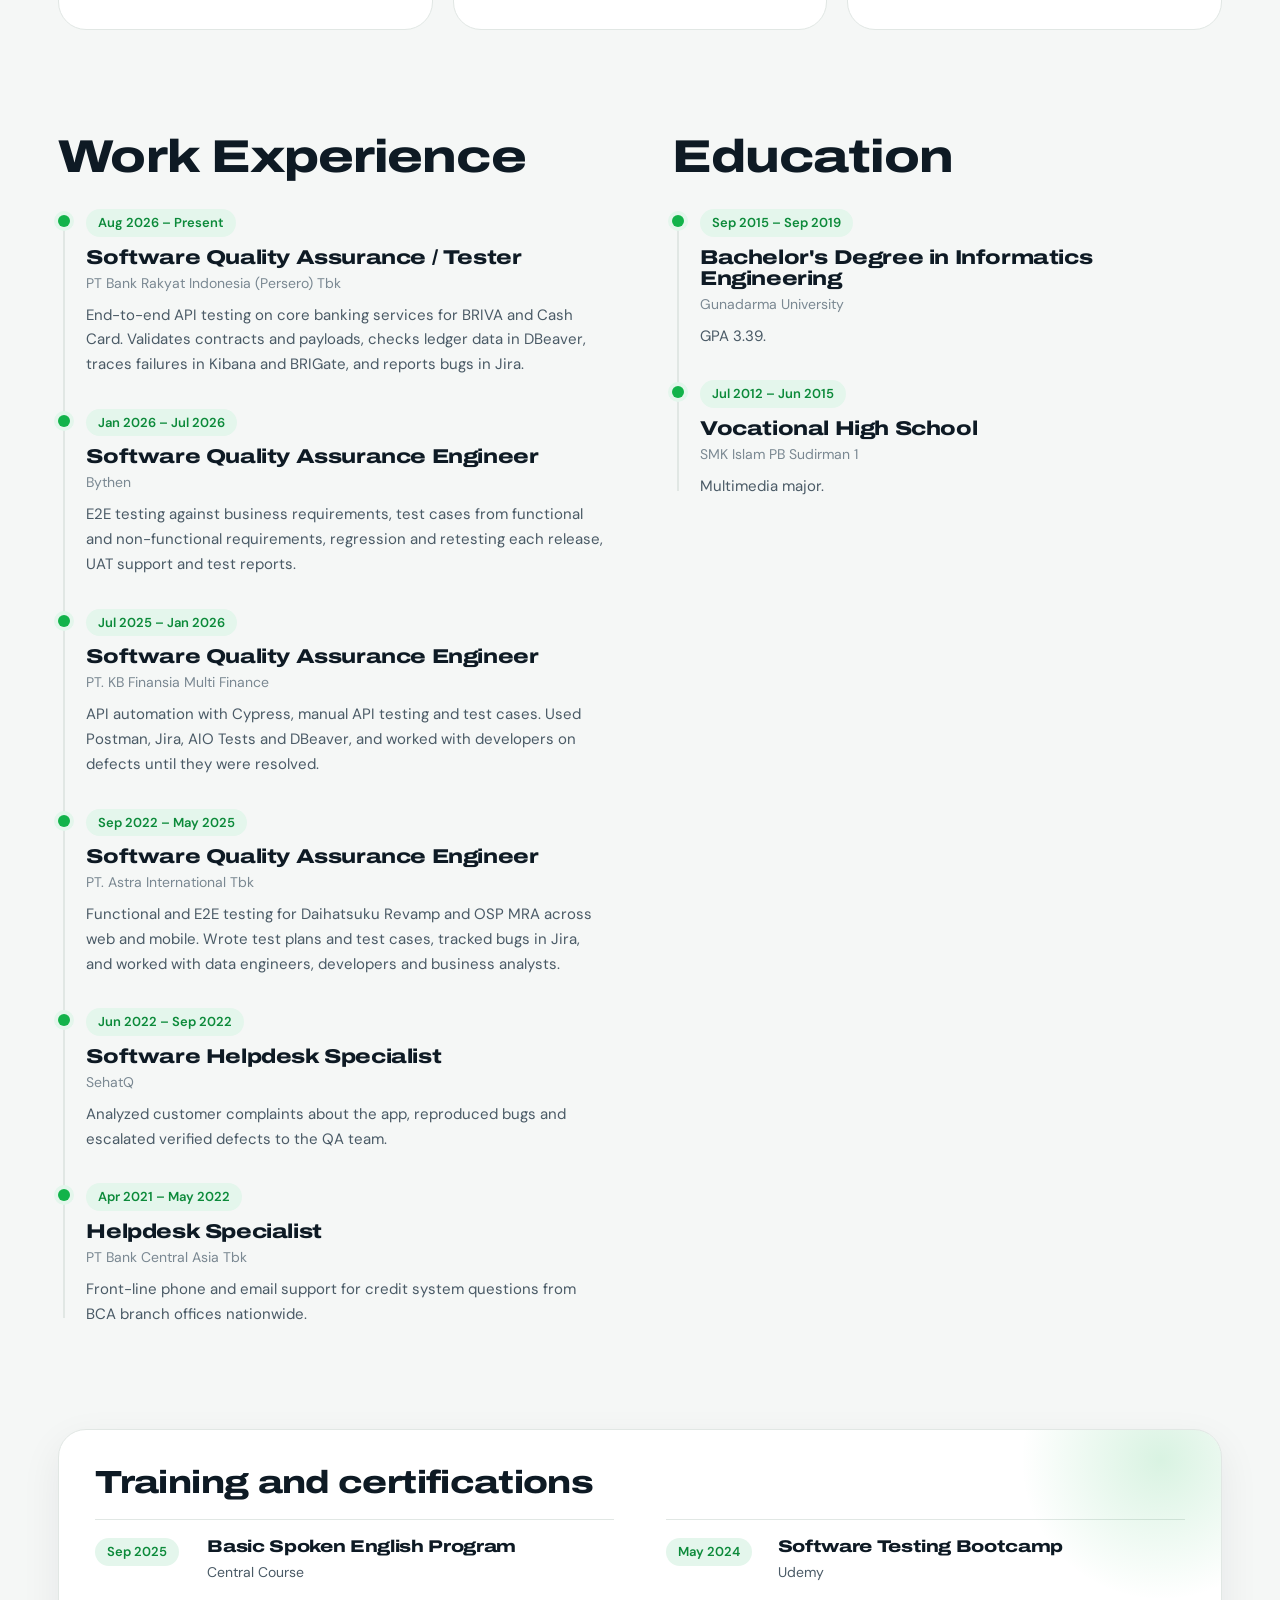
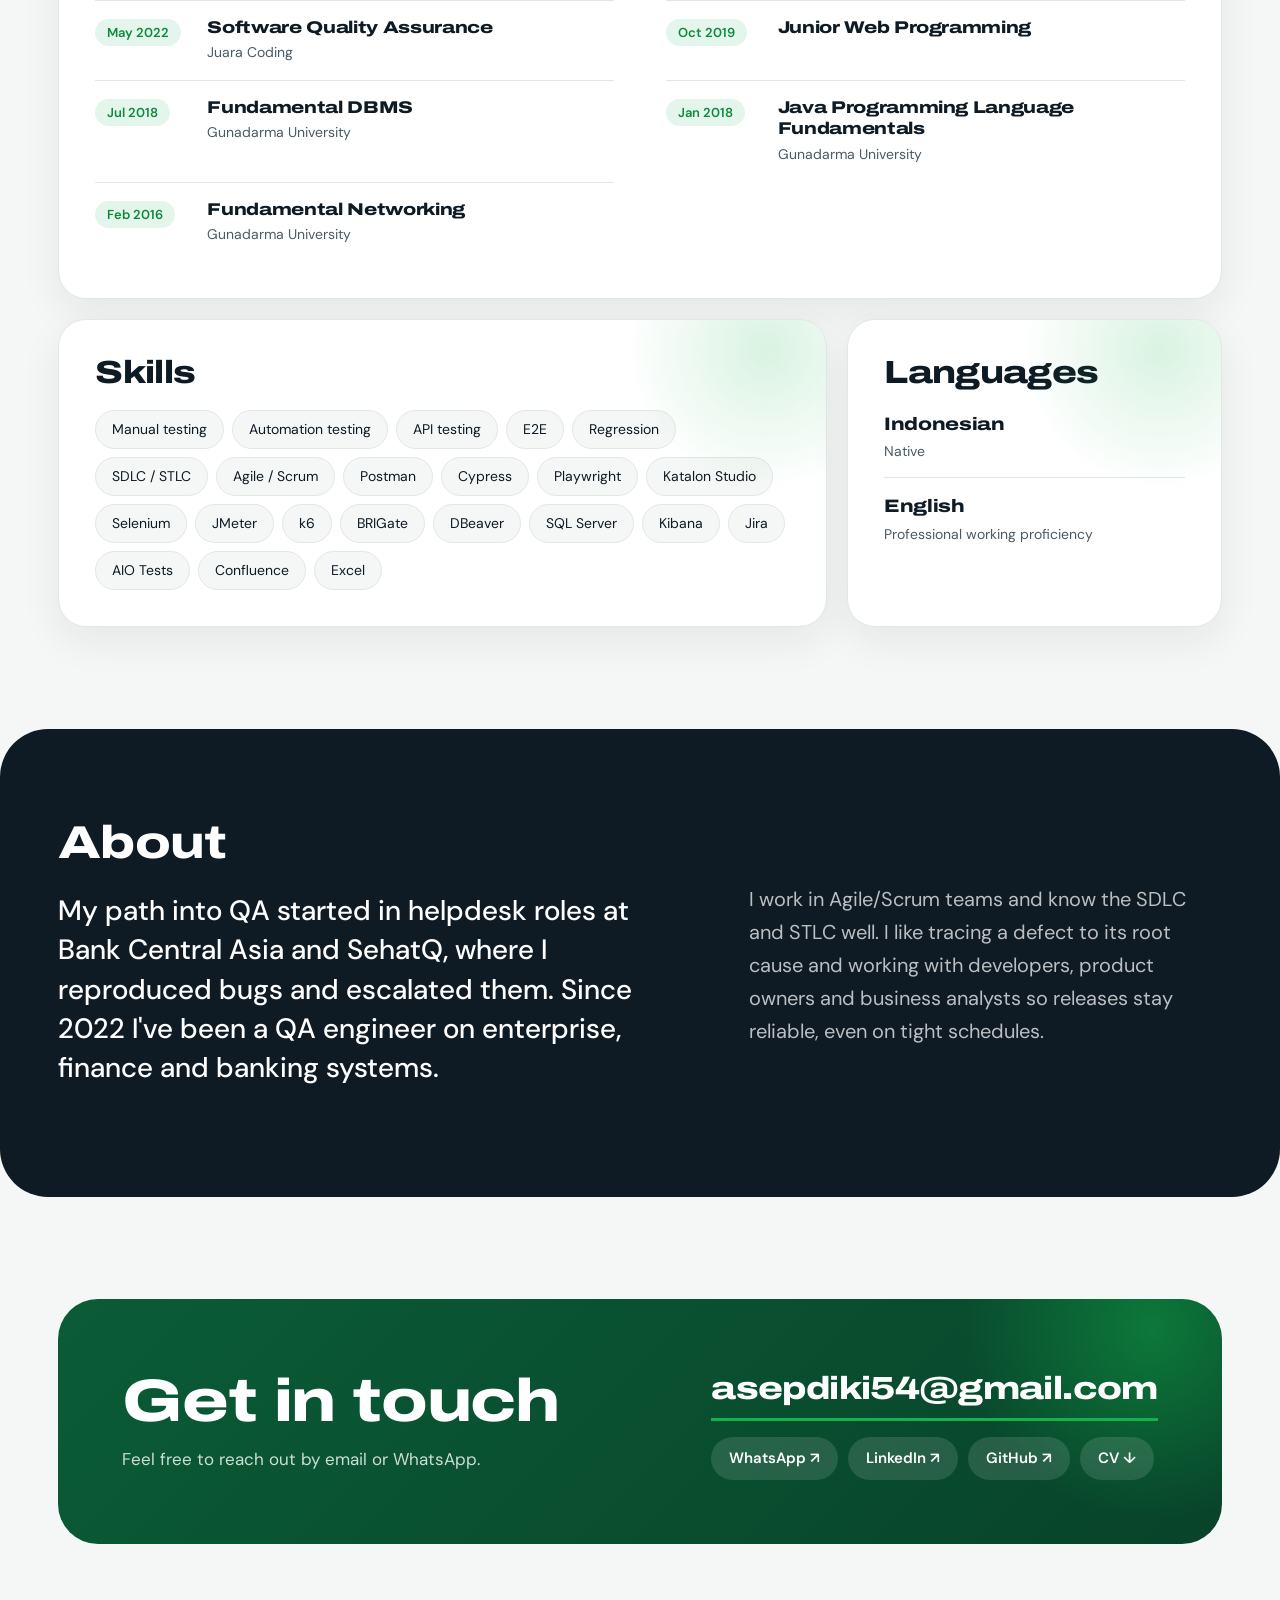
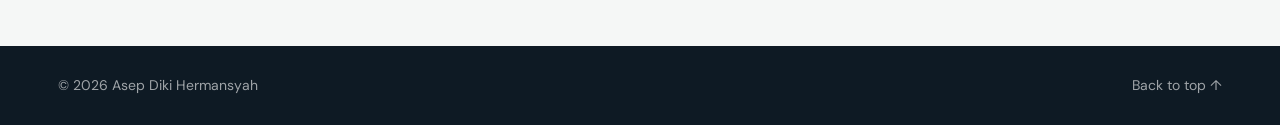
==== commit a502aad4: "Single page: move certificates, skills and languages into own cards - Remove certificates.html; the " ====
--- a/index.html
+++ b/index.html
@@ -85,35 +85,34 @@
       </section>
     </div>
 
+    <!-- SKILLS, LANGUAGES, CERTIFICATIONS: separate cards in one grid -->
+    <section class="section wrap" id="toolkit">
+      <div class="panels">
+        <div class="panel panel-certs reveal" id="certifications">
+          <h2 data-t="about.certs">Training and certifications</h2>
+          <ul class="cert-list" id="cert-list"></ul>
+        </div>
+        <div class="panel panel-skills reveal">
+          <h2 data-t="about.skills">Skills</h2>
+          <ul class="chips" id="skills"></ul>
+        </div>
+        <div class="panel panel-langs reveal" style="--i:1">
+          <h2 data-t="about.langs">Languages</h2>
+          <ul class="lang-list" id="langs"></ul>
+        </div>
+      </div>
+    </section>
+
     <!-- ABOUT -->
     <section class="about-band" id="about">
       <div class="wrap about">
         <div class="reveal">
           <h2 data-t="about.title">About</h2>
           <p class="big" id="about1"></p>
-          <p id="about2"></p>
         </div>
 
-        <div class="about-side reveal">
-          <div class="block">
-            <h4 data-t="about.skills">Skills</h4>
-            <ul class="chips" id="skills"></ul>
-          </div>
-          <div class="block">
-            <h4 data-t="about.certs">Training and certifications</h4>
-            <a href="certificates.html" class="cert-card">
-              <span class="cert-count" id="cert-count">7</span>
-              <span class="cert-text">
-                <strong data-t="certs.cta">View all certifications</strong>
-                <span id="cert-latest"></span>
-              </span>
-              <span class="cert-arrow" aria-hidden="true">→</span>
-            </a>
-          </div>
-          <div class="block">
-            <h4 data-t="about.langs">Languages</h4>
-            <ul class="certs" id="langs"></ul>
-          </div>
+        <div class="reveal" style="--i:1">
+          <p class="about-more" id="about2"></p>
         </div>
       </div>
     </section>
--- a/style.css
+++ b/style.css
@@ -147,15 +147,14 @@
 .about h2 { margin-bottom: 24px; }
 .about .big { font-size: clamp(20px, 2.4vw, 28px); line-height: 1.4; font-weight: 500; color: #fff; margin-bottom: 20px; }
 .about p { color: rgba(255, 255, 255, .72); }
-.block + .block { margin-top: 32px; }
-.block h4 { font-size: 13px; font-weight: 600; text-transform: uppercase; letter-spacing: .1em; color: var(--mint); margin: 6px 0 14px; }
+.about-more { margin: 0; padding-top: clamp(40px, 5vw, 72px); font-size: clamp(17px, 1.8vw, 20px); line-height: 1.65; }
 .chips { display: flex; flex-wrap: wrap; gap: 8px; }
-.chips li { font-size: 14px; padding: 7px 16px; border-radius: 999px; border: 1.5px solid rgba(255, 255, 255, .22); transition: background .2s, border-color .2s; }
-.chips li:hover { background: var(--green); border-color: var(--green); }
-.certs li { display: flex; flex-direction: column; gap: 1px; padding: 12px 0; border-bottom: 1px solid rgba(255, 255, 255, .14); font-size: 15px; }
-.certs li:first-child { border-top: 1px solid rgba(255, 255, 255, .14); }
-.certs strong { font-weight: 600; }
-.certs span { color: rgba(255, 255, 255, .55); font-size: 14px; }
+.chips li { font-size: 14px; padding: 7px 16px; border-radius: 999px; border: 1.5px solid var(--line); background: var(--bg); transition: background .2s, border-color .2s, color .2s; }
+.chips li:hover { background: var(--green); border-color: var(--green); color: #fff; }
+.lang-list li { display: flex; flex-direction: column; gap: 1px; padding: 14px 0; border-top: 1px solid var(--line); }
+.lang-list li:first-child { padding-top: 0; border-top: 0; }
+.lang-list strong { font-family: var(--display); font-stretch: 125%; font-weight: 800; font-size: 18px; letter-spacing: -.02em; }
+.lang-list span { color: var(--ink-2); font-size: 14px; }
 
 /* contact: deep green card */
 .cta {
@@ -256,56 +255,38 @@
 .step.reveal.in { animation-name: slideIn; }
 .step.now::before { animation: ring 2s ease-out infinite; }
 
-.about-side.in .chips li { animation: popIn .45s cubic-bezier(.2, .9, .3, 1.3) backwards; animation-delay: calc(var(--i, 0) * 28ms + .15s); }
+.panel.in .chips li { animation: popIn .45s cubic-bezier(.2, .9, .3, 1.3) backwards; animation-delay: calc(var(--i, 0) * 28ms + .15s); }
 
 .cta::after { animation: drift 12s ease-in-out infinite alternate; }
 
-/* ---------- certificates page + the link card in About ---------- */
-.cert-card {
-  display: flex; align-items: center; gap: 18px; padding: 18px 20px;
-  border: 1.5px solid rgba(255, 255, 255, .22); border-radius: 20px; transition: background .2s, border-color .2s, transform .2s;
-}
-.cert-card:hover { background: rgba(255, 255, 255, .08); border-color: var(--green); transform: translateY(-2px); }
-.cert-count { font-family: var(--display); font-stretch: 125%; font-weight: 800; font-size: 44px; line-height: 1; color: var(--mint); }
-.cert-text { display: flex; flex-direction: column; flex: 1; min-width: 0; }
-.cert-text strong { font-weight: 600; }
-.cert-text span { color: rgba(255, 255, 255, .6); font-size: 14px; }
-.cert-arrow { font-size: 22px; color: var(--mint); transition: transform .2s; }
-.cert-card:hover .cert-arrow { transform: translateX(5px); }
-
-.page-hero {
-  position: relative; overflow: hidden; color: #fff;
-  background: linear-gradient(135deg, var(--forest) 0%, var(--forest-2) 55%, var(--navy) 100%);
-  border-radius: 0 0 48px 48px; padding: clamp(36px, 5vw, 64px) 0 clamp(72px, 8vw, 104px);
-}
-.page-hero::before {
-  content: ""; position: absolute; width: 480px; height: 480px; right: -140px; top: -220px; border-radius: 50%; pointer-events: none;
-  background: radial-gradient(closest-side, rgba(18, 179, 74, .45), transparent); animation: drift 16s ease-in-out infinite alternate;
-}
-.page-hero .wrap { position: relative; }
-.back {
-  display: inline-flex; align-items: center; padding: 7px 16px; margin-bottom: 26px; border-radius: 999px;
-  background: rgba(255, 255, 255, .12); font-size: 14px; font-weight: 600; transition: background .2s, transform .2s;
-}
-.back:hover { background: rgba(255, 255, 255, .22); transform: translateX(-3px); }
-.page-hero h1 { font-size: clamp(32px, 5vw, 64px); margin-bottom: 14px; }
-.page-hero p { color: rgba(255, 255, 255, .8); font-size: 18px; margin: 0; max-width: 560px; }
-
-.cert-page { position: relative; z-index: 2; margin-top: -48px; }
-.cert-grid { display: grid; grid-template-columns: repeat(3, 1fr); gap: 20px; }
-.cert-item {
-  background: var(--paper); border: 1px solid var(--line); border-radius: 24px; padding: 24px;
-  display: flex; flex-direction: column; box-shadow: 0 14px 40px rgba(14, 26, 36, .07); transition: transform .25s, box-shadow .25s;
-}
-.cert-item:hover { transform: translateY(-4px); box-shadow: 0 20px 44px rgba(14, 26, 36, .13); }
-.cert-date { align-self: flex-start; font-size: 13px; font-weight: 600; color: var(--green-dark); background: var(--green-soft); padding: 3px 12px; border-radius: 999px; margin-bottom: 14px; }
-.cert-item h3 { font-size: 19px; line-height: 1.25; margin-bottom: 6px; }
-.cert-item p { margin: 0; color: var(--ink-2); font-size: 15px; }
-
-@media (max-width: 1000px) { .cert-grid { grid-template-columns: repeat(2, 1fr); } }
+/* ---------- skills, languages and certifications: separate cards in one grid ---------- */
+.panels { display: grid; grid-template-columns: repeat(3, 1fr); gap: 20px; }
+.panel-skills { grid-column: span 2; }
+.panel-certs { grid-column: 1 / -1; }
+.panel {
+  position: relative; overflow: hidden; background: var(--paper); border: 1px solid var(--line); border-radius: var(--radius);
+  box-shadow: 0 14px 40px rgba(14, 26, 36, .07); padding: clamp(22px, 3vw, 36px);
+}
+.panel::after {
+  content: ""; position: absolute; right: -80px; top: -110px; width: 280px; height: 280px; border-radius: 50%; pointer-events: none;
+  background: radial-gradient(closest-side, rgba(18, 179, 74, .16), transparent);
+}
+.panel h2 { position: relative; margin-bottom: 20px; font-size: clamp(22px, 2.6vw, 32px); }
+.panel .chips, .panel .lang-list { position: relative; }
+.cert-list { position: relative; display: grid; grid-template-columns: repeat(2, 1fr); column-gap: clamp(24px, 4vw, 56px); }
+.cert-row { display: grid; grid-template-columns: 96px 1fr; gap: 16px; align-items: start; padding: 16px 0; border-top: 1px solid var(--line); }
+.panel-certs.in .cert-row { animation: fadeUp .5s cubic-bezier(.2, .7, .2, 1) backwards; animation-delay: calc(var(--i, 0) * 70ms + .15s); }
+.cert-date { justify-self: start; margin-top: 2px; white-space: nowrap; font-size: 13px; font-weight: 600; color: var(--green-dark); background: var(--green-soft); padding: 3px 12px; border-radius: 999px; }
+.cert-row h3 { font-size: 17px; line-height: 1.25; }
+.cert-row p { margin: 3px 0 0; color: var(--ink-2); font-size: 14px; }
+@media (max-width: 860px) {
+  .cert-list { grid-template-columns: 1fr; }
+  .panels { grid-template-columns: 1fr; }
+  .panel-skills, .panel-certs { grid-column: auto; }
+  .about-more { padding-top: 0; }
+}
 @media (max-width: 640px) {
-  .cert-grid { grid-template-columns: 1fr; gap: 14px; }
-  .cert-item { padding: 20px; }
-  .page-hero { border-radius: 0 0 32px 32px; }
-  .cert-count { font-size: 36px; }
-}
+  .panel { border-radius: 22px; }
+  .cert-row { grid-template-columns: 1fr; gap: 6px; }
+}
+
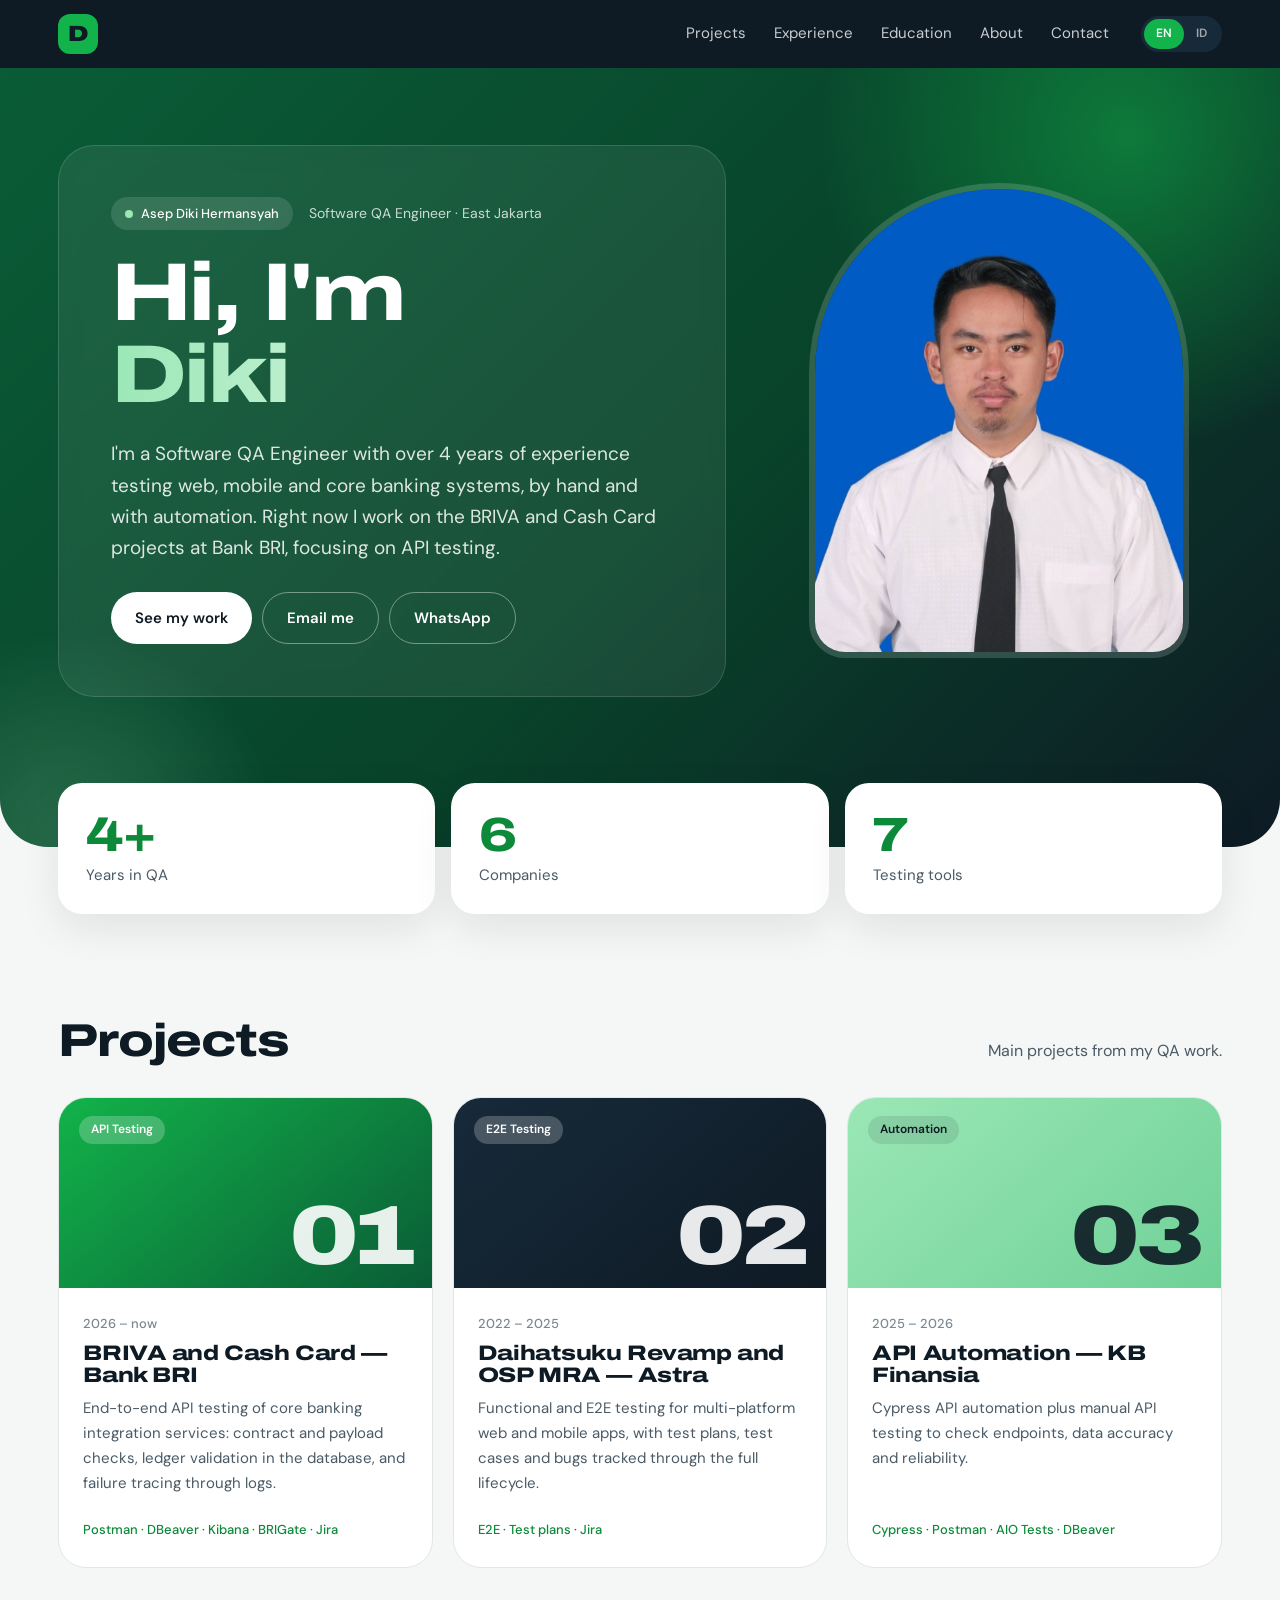
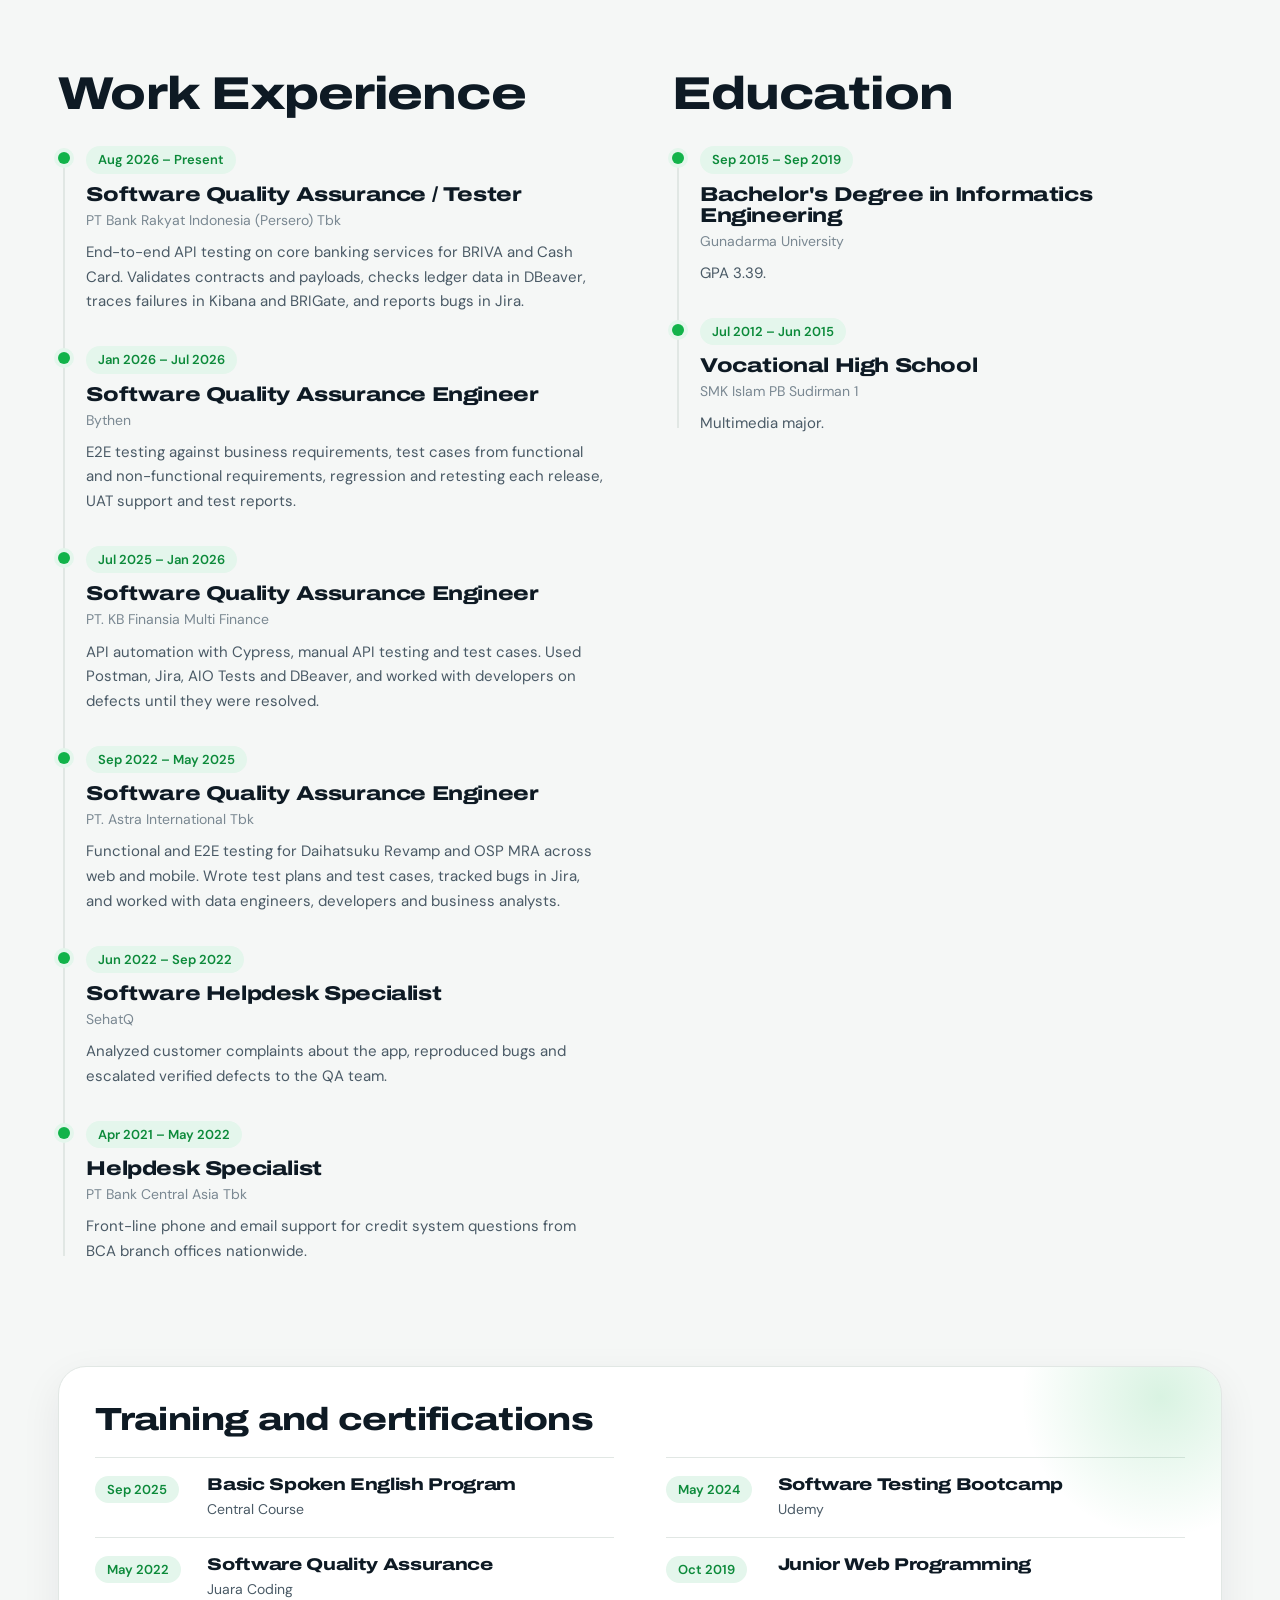
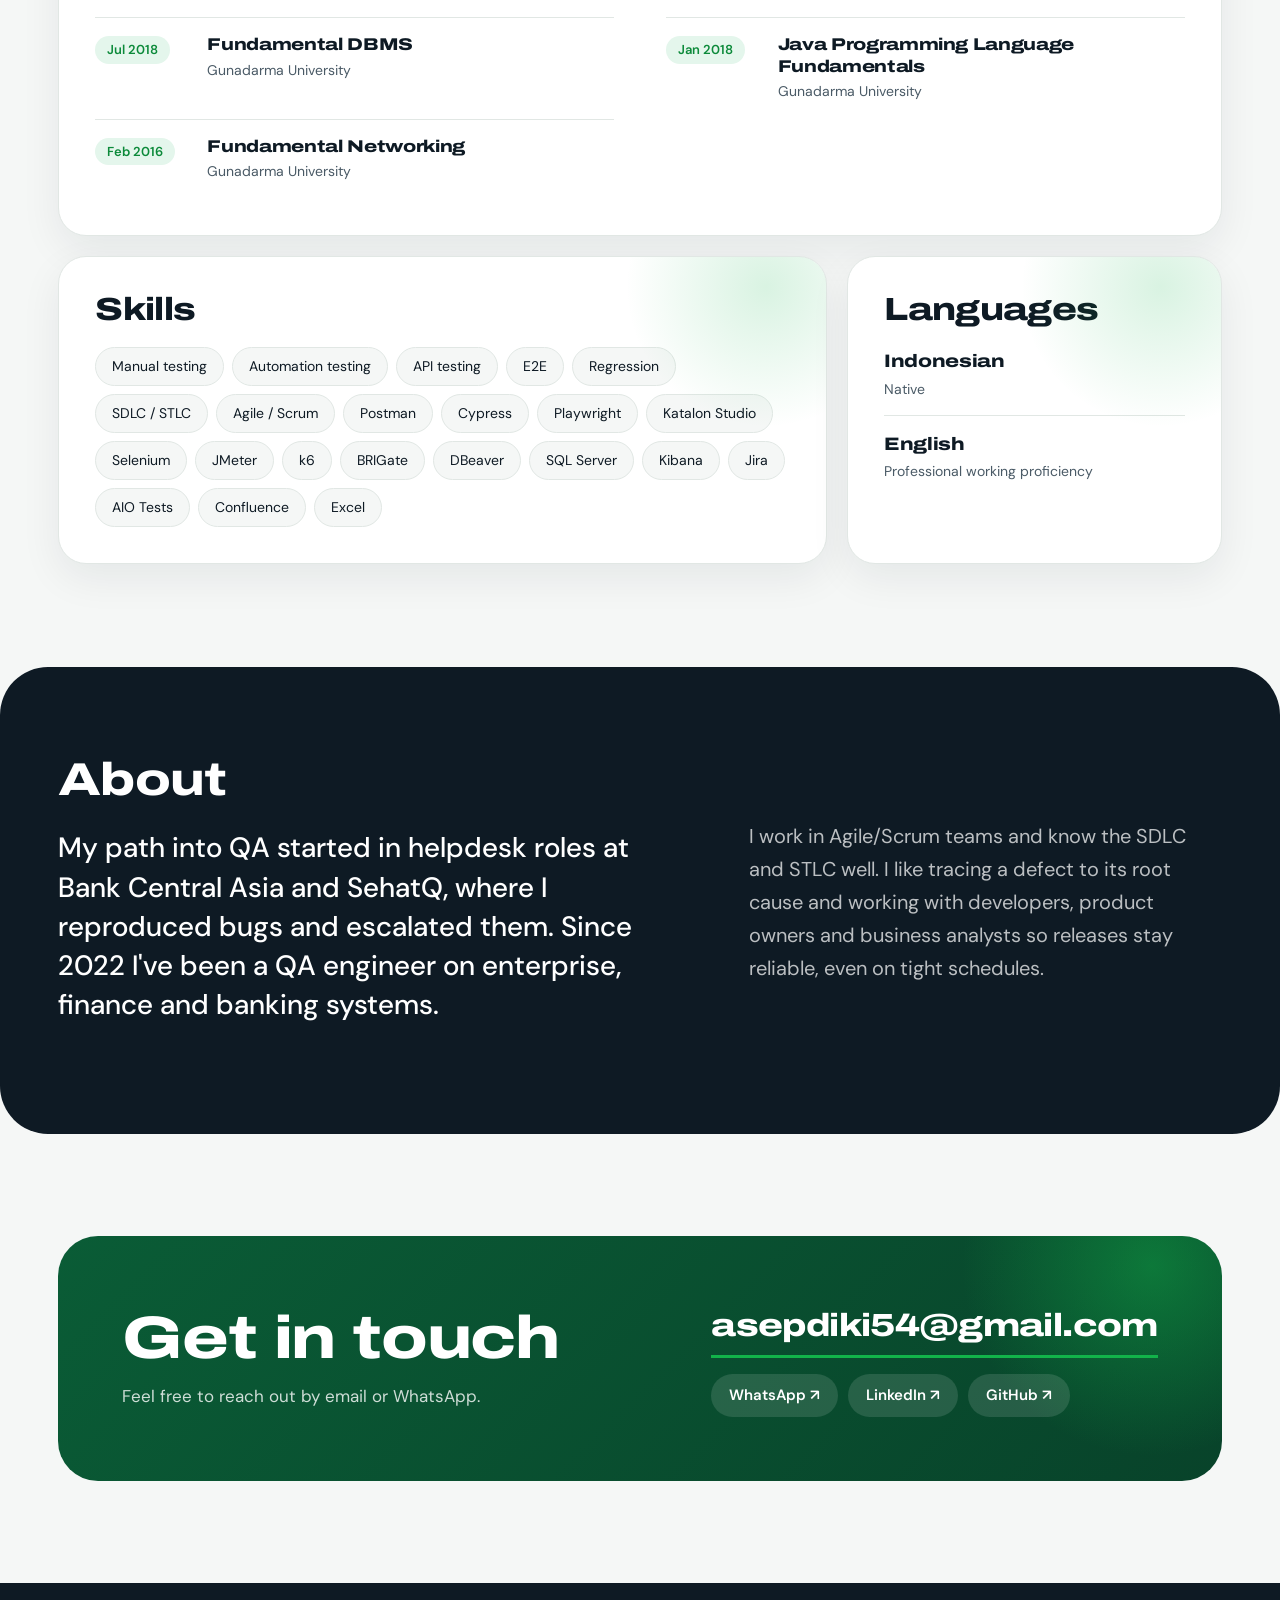
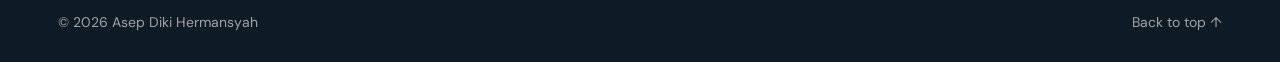
==== commit 9b170405: "Remove CV PDF from the repository - Untrack the CV PDF (kept locally) and ignore *.pdf - Remove the " ====
--- a/index.html
+++ b/index.html
@@ -47,7 +47,6 @@
           <p class="lead rise" id="lead" style="--d:.4s"></p>
           <div class="actions rise" style="--d:.55s">
             <a href="#projects" class="btn btn-primary" data-t="hero.cta">See my work</a>
-            <a href="#" class="btn btn-ghost" data-link="cv" download data-t="hero.cv">Download CV</a>
             <a href="#" class="btn btn-ghost" data-link="mail" data-t="hero.mail">Email me</a>
             <a href="#" class="btn btn-ghost" data-link="wa" target="_blank" rel="noopener">WhatsApp</a>
           </div>
@@ -129,9 +128,7 @@
           <div class="socials">
             <a href="#" data-link="wa" target="_blank" rel="noopener">WhatsApp ↗</a>
             <a href="#" data-link="linkedin" target="_blank" rel="noopener">LinkedIn ↗</a>
-            <a href="#" data-link="github" target="_blank" rel="noopener">GitHub ↗</a>
-            <a href="#" data-link="cv" download>CV ↓</a>
-          </div>
+            <a href="#" data-link="github" target="_blank" rel="noopener">GitHub ↗</a>          </div>
         </div>
       </div>
     </section>
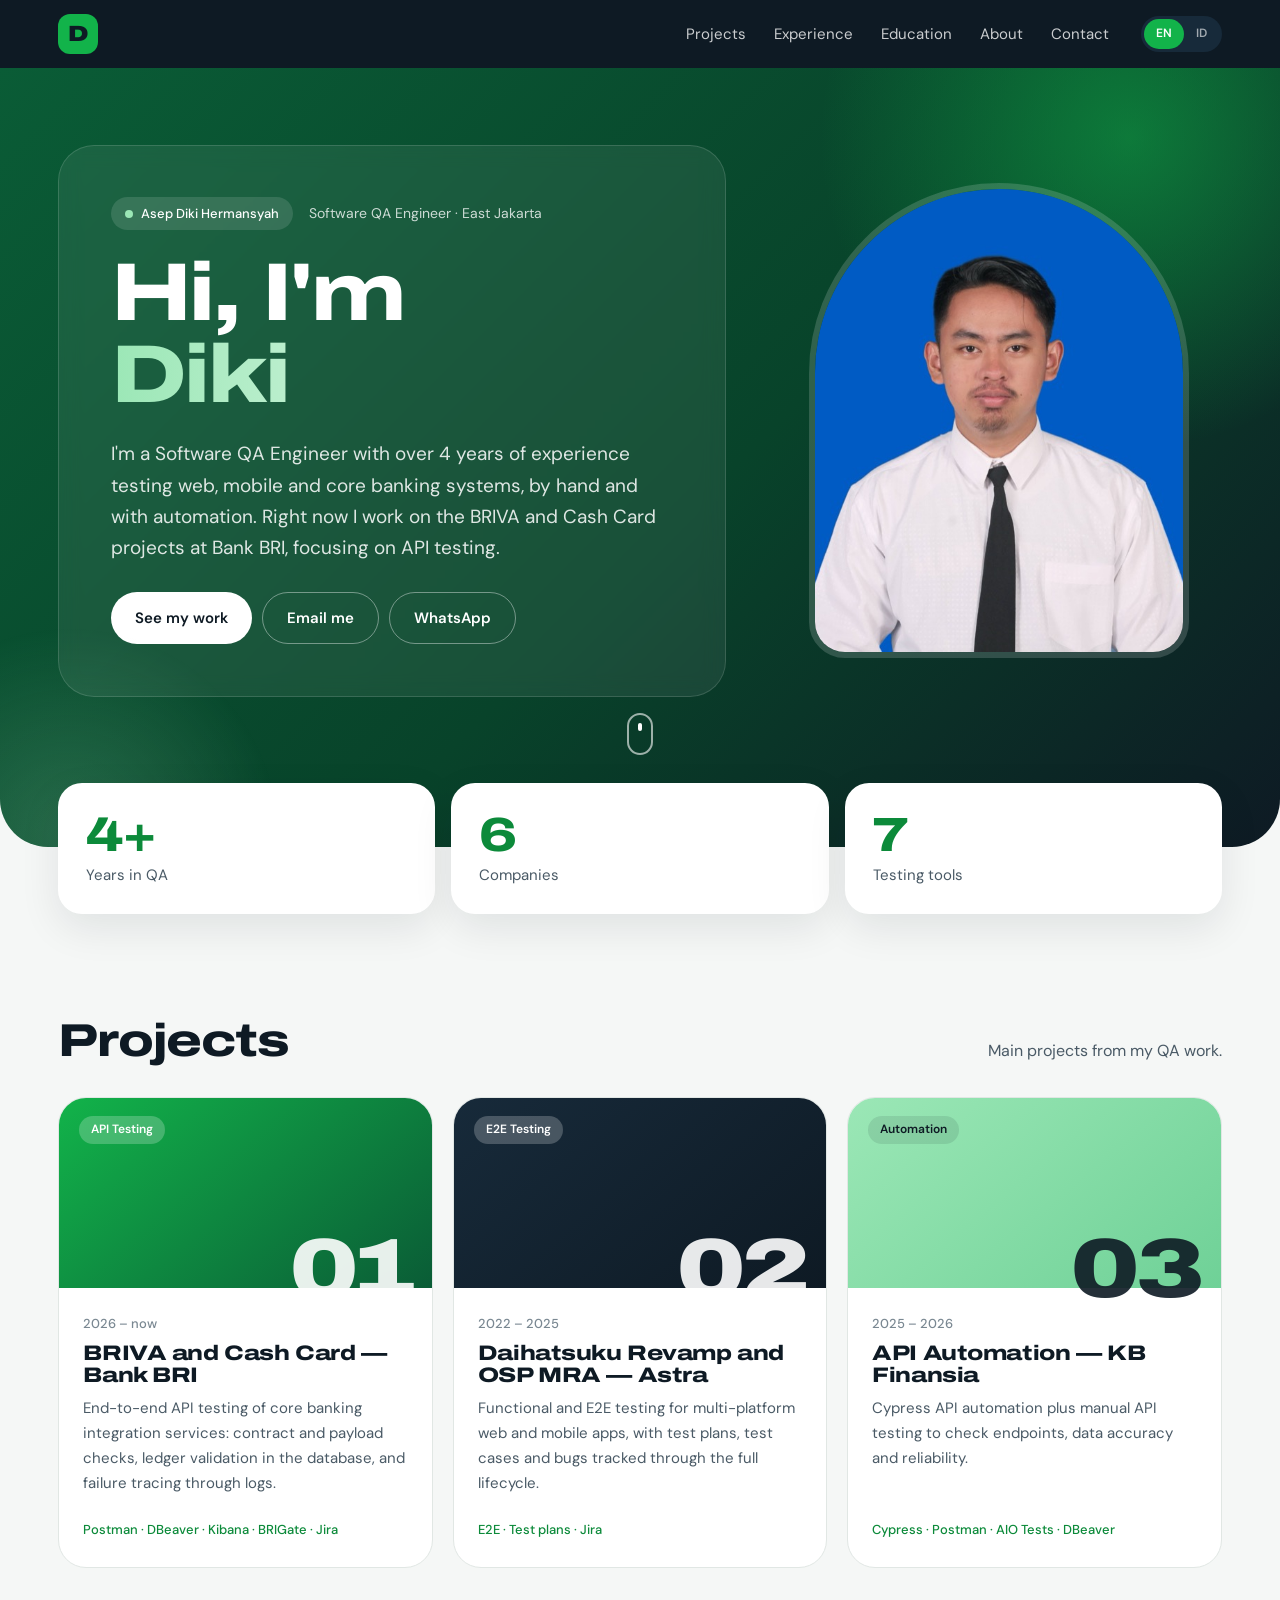
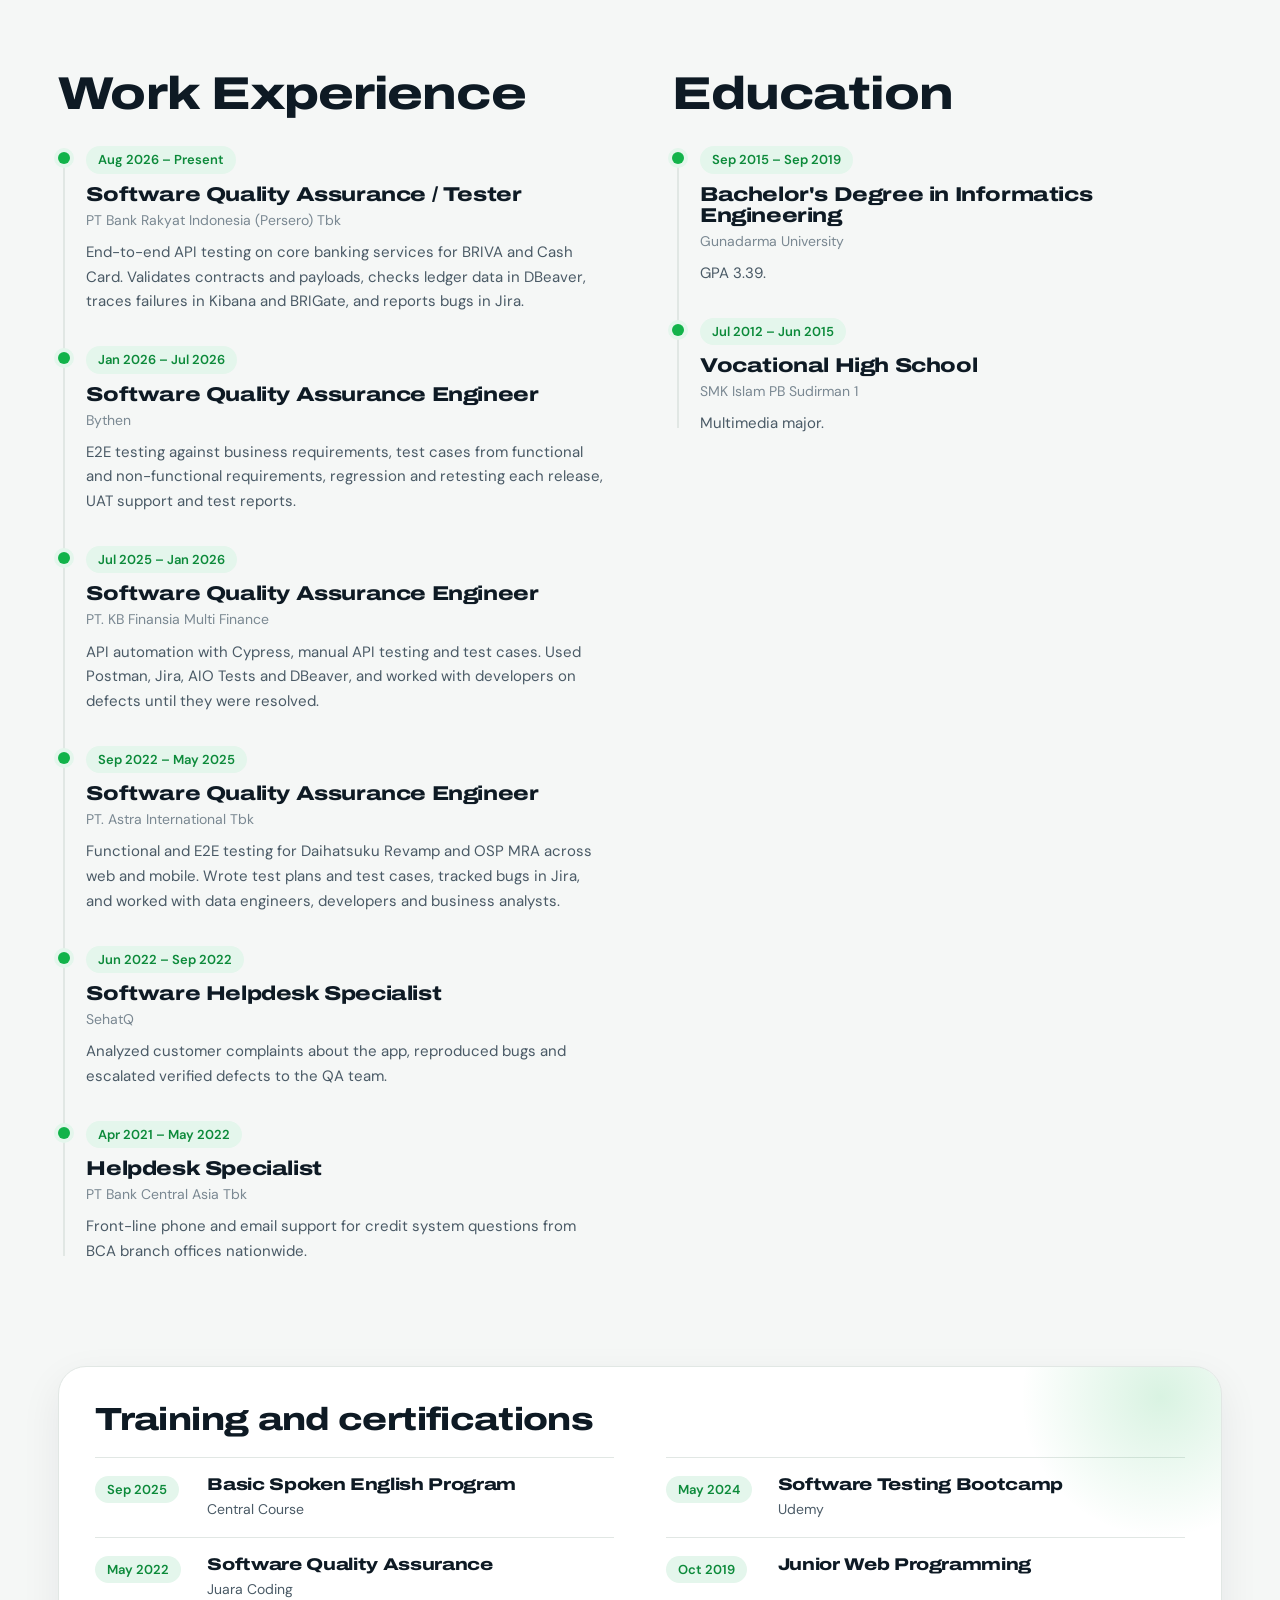
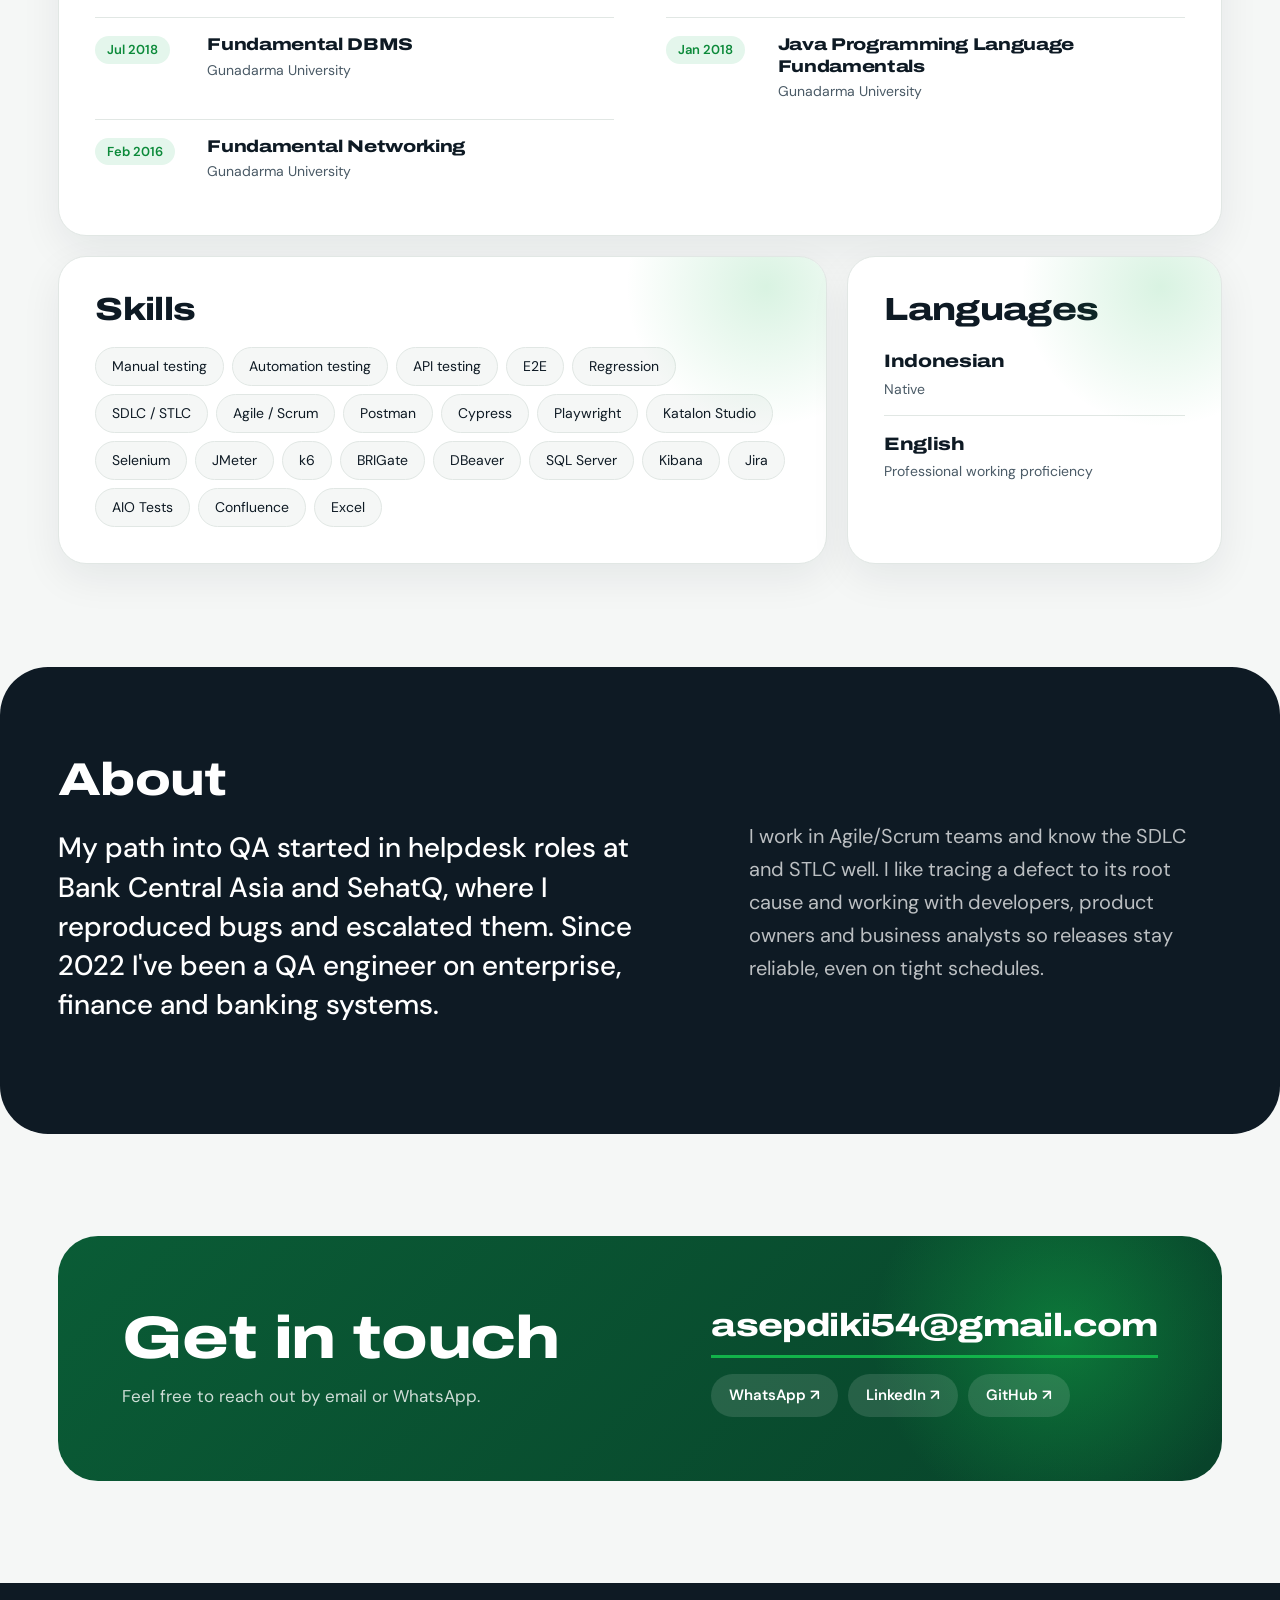
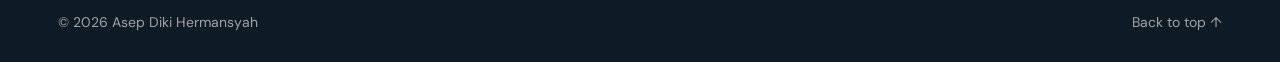
==== commit cc80397b: "Add scroll animations, loader, parallax and micro interactions - Loading screen that slides up, then" ====
--- a/index.html
+++ b/index.html
@@ -12,8 +12,23 @@
   <link rel="preconnect" href="https://fonts.gstatic.com" crossorigin />
   <link href="https://fonts.googleapis.com/css2?family=Archivo:wdth,wght@62..125,500..900&family=DM+Sans:wght@400;500;600&display=swap" rel="stylesheet" />
   <link rel="stylesheet" href="style.css" />
+  <script>
+    // "js" lets the CSS hold the intro until the loader leaves; the timer stops a broken script from trapping the page
+    document.documentElement.classList.add("js");
+    setTimeout(function () {
+      var l = document.getElementById("loader");
+      if (l) l.classList.add("done");
+      document.documentElement.classList.add("ready");
+    }, 7000);
+  </script>
+  <noscript><style>.loader { display: none; }</style></noscript>
 </head>
-<body data-page="home">
+<body>
+  <div class="loader" id="loader" aria-hidden="true">
+    <span class="loader-logo">D</span>
+    <span class="loader-bar"><i></i></span>
+  </div>
+  <div class="progress" id="progress" aria-hidden="true"></div>
 
   <header class="nav">
     <div class="wrap nav-inner">
@@ -53,6 +68,7 @@
         </div>
         <img src="assets/diki.jpg" alt="Asep Diki Hermansyah" class="hero-photo" width="1000" height="666" />
       </div>
+      <a href="#projects" class="scroll-cue" aria-label="Scroll down"></a>
     </section>
 
     <!-- STATS (computed from data.js) -->
--- a/style.css
+++ b/style.css
@@ -23,8 +23,9 @@
 body {
   margin: 0; background: var(--bg); color: var(--ink);
   font-family: var(--body); font-size: 16px; line-height: 1.65;
-  -webkit-font-smoothing: antialiased; overflow-x: hidden;
-}
+  -webkit-font-smoothing: antialiased; overflow-x: clip;
+}
+html { overflow-x: clip; } /* slide-in elements start off to the side; clip, not hidden, so the sticky nav keeps working */
 a { color: inherit; text-decoration: none; }
 img { display: block; max-width: 100%; }
 h1, h2, h3 { font-family: var(--display); font-stretch: 125%; font-weight: 800; letter-spacing: -.02em; margin: 0; line-height: 1.05; }
@@ -130,10 +131,12 @@
 .duo h2 { margin-bottom: 28px; }
 .steps { position: relative; padding-left: 28px; }
 .steps::before { content: ""; position: absolute; left: 5px; top: 8px; bottom: 8px; width: 2px; background: var(--line); }
+/* green line that fills while you scroll through the list (--p is set by app.js) */
+.steps::after { content: ""; position: absolute; z-index: 0; left: 5px; top: 8px; width: 2px; height: calc((100% - 16px) * var(--p, 0)); background: var(--green); }
 .step { position: relative; padding-bottom: 32px; }
 .step:last-child { padding-bottom: 0; }
 .step::before {
-  content: ""; position: absolute; left: -28px; top: 6px; width: 12px; height: 12px; border-radius: 50%;
+  content: ""; position: absolute; z-index: 1; left: -28px; top: 6px; width: 12px; height: 12px; border-radius: 50%;
   background: var(--green); box-shadow: 0 0 0 4px var(--green-soft);
 }
 .step-date { display: inline-block; font-size: 13px; font-weight: 600; color: var(--green-dark); background: var(--green-soft); padding: 3px 12px; border-radius: 999px; margin-bottom: 10px; }
@@ -180,7 +183,7 @@
 
 /* fade-in on scroll; --i staggers items that sit in the same row */
 .reveal { opacity: 0; }
-.reveal.in { opacity: 1; animation: fadeUp .7s cubic-bezier(.2, .7, .2, 1) backwards; animation-delay: calc(var(--i, 0) * 90ms); }
+.reveal.in { opacity: 1; animation: fadeUp .95s cubic-bezier(.2, .7, .2, 1) backwards; animation-delay: calc(var(--i, 0) * 90ms); }
 .card.reveal.in:hover { transform: translateY(-4px); }
 @media (prefers-reduced-motion: reduce) {
   html { scroll-behavior: auto; }
@@ -218,8 +221,8 @@
 }
 
 /* ---------- animation ---------- */
-@keyframes fadeUp { from { opacity: 0; transform: translateY(22px); } }
-@keyframes slideIn { from { opacity: 0; transform: translateX(-22px); } }
+@keyframes fadeUp { from { opacity: 0; transform: translateY(48px) scale(.97); } }
+@keyframes slideIn { from { opacity: 0; transform: translateX(-64px); } }
 @keyframes popIn { from { opacity: 0; transform: scale(.7); } }
 @keyframes photoIn { from { opacity: 0; transform: translateY(30px) scale(.92); } }
 @keyframes float { 0%, 100% { transform: translateY(0); } 50% { transform: translateY(-10px); } }
@@ -257,7 +260,14 @@
 
 .panel.in .chips li { animation: popIn .45s cubic-bezier(.2, .9, .3, 1.3) backwards; animation-delay: calc(var(--i, 0) * 28ms + .15s); }
 
-.cta::after { animation: drift 12s ease-in-out infinite alternate; }
+.cta::after { animation: drift 12s ease-in-out infinite alternate; translate: calc(var(--vp, 0) * -90px) calc(var(--vp, 0) * 70px); }
+.card .idx { translate: 0 calc(var(--vp, 0) * 34px); } /* the big number slides while the card passes through the screen */
+
+/* scroll cue in the hero: a mouse icon that fades out once you scroll */
+.scroll-cue { position: absolute; left: 50%; bottom: 92px; width: 26px; height: 42px; margin-left: -13px; border: 2px solid rgba(255, 255, 255, .6); border-radius: 14px; opacity: calc(1 - var(--py, 0) / 160); }
+.scroll-cue::before { content: ""; position: absolute; left: 50%; top: 8px; width: 4px; height: 8px; margin-left: -2px; border-radius: 2px; background: #fff; animation: cue 1.6s ease-in-out infinite; }
+@keyframes cue { 0% { transform: translateY(0); opacity: 1; } 70% { transform: translateY(14px); opacity: 0; } 100% { opacity: 0; } }
+@media (max-width: 860px) { .scroll-cue { display: none; } }
 
 /* ---------- skills, languages and certifications: separate cards in one grid ---------- */
 .panels { display: grid; grid-template-columns: repeat(3, 1fr); gap: 20px; }
@@ -290,3 +300,76 @@
   .cert-row { grid-template-columns: 1fr; gap: 6px; }
 }
 
+/* ---------- more animation: loader, parallax, progress bar, slide variants, hover, micro interactions ---------- */
+@keyframes slideInRight { from { opacity: 0; transform: translateX(64px); } }
+@keyframes zoomIn { from { opacity: 0; transform: scale(.94); } }
+@keyframes wipe { from { clip-path: inset(0 100% 0 0); } to { clip-path: inset(0 0 0 0); } }
+@keyframes ripple { to { transform: scale(1); opacity: 0; } }
+@keyframes loaderPulse { 50% { transform: scale(1.12) rotate(-6deg); } }
+@keyframes loaderFill { to { transform: scaleX(1); } }
+
+/* loading animation + page-enter transition: the dark curtain slides up, then the hero plays its intro */
+.loader {
+  position: fixed; inset: 0; z-index: 100; display: grid; place-content: center; justify-items: center; gap: 22px; background: var(--navy);
+  transition: transform .8s cubic-bezier(.77, 0, .18, 1), opacity .5s ease .3s;
+}
+.loader.done { transform: translateY(-100%); opacity: 0; pointer-events: none; }
+.loader-logo {
+  display: grid; place-items: center; width: 72px; height: 72px; border-radius: 22px; background: var(--green); color: var(--navy);
+  font-family: var(--display); font-stretch: 125%; font-weight: 900; font-size: 40px; line-height: 1; animation: loaderPulse 1.1s ease-in-out infinite;
+}
+.loader-bar { width: 140px; height: 4px; border-radius: 4px; background: rgba(255, 255, 255, .14); overflow: hidden; }
+.loader-bar i { display: block; width: 100%; height: 100%; background: var(--mint); transform: scaleX(0); transform-origin: left; animation: loaderFill 1s cubic-bezier(.4, 0, .2, 1) forwards; }
+.js:not(.ready) .nav, .js:not(.ready) .rise, .js:not(.ready) .hero-photo, .js:not(.ready) .reveal.in { animation-play-state: paused; }
+
+/* scroll progress bar */
+.progress { position: fixed; top: 0; left: 0; right: 0; height: 4px; z-index: 60; background: linear-gradient(90deg, var(--green), var(--mint)); transform: scaleX(0); transform-origin: left; }
+
+/* parallax: --py is the scroll distance, set by app.js. "translate" is separate from "transform", so it stacks with the float and drift animations */
+.hero-photo { translate: 0 calc(var(--py, 0) * -.08px); }
+.hero-panel { translate: 0 calc(var(--py, 0) * .05px); }
+.hero::before { translate: calc(var(--py, 0) * -.15px) calc(var(--py, 0) * .25px); }
+.hero::after { translate: calc(var(--py, 0) * .12px) calc(var(--py, 0) * -.18px); }
+.hero-inner { opacity: calc(1 - var(--py, 0) / 800); } /* hero fades out as you scroll away */
+
+/* slide in from the left or right, zoom in, text wipe */
+.duo > section:last-child .step.reveal.in { animation-name: slideInRight; }
+.about > .reveal:last-child.in { animation-name: slideInRight; }
+.panel-skills.reveal.in { animation-name: slideIn; }
+.panel-langs.reveal.in { animation-name: slideInRight; }
+.cta.reveal.in { animation-name: zoomIn; }
+.sec-head.in h2, .panel.in h2 { animation: wipe .9s cubic-bezier(.2, .7, .2, 1) .1s backwards; }
+
+/* hover animation */
+.nav-links a { border-bottom: 0; background: linear-gradient(var(--green), var(--green)) left bottom / 0 2px no-repeat; transition: color .2s, background-size .3s ease; }
+.nav-links a:hover, .nav-links a.active { color: #fff; background-size: 100% 2px; }
+.card h3, .cert-row h3 { transition: color .2s; }
+.card:hover h3, .cert-row:hover h3 { color: var(--green-dark); }
+.step { transition: transform .25s; }
+.step:hover { transform: translateX(5px); }
+.step::before { transition: transform .25s; }
+.step:hover::before { transform: scale(1.4); }
+.cert-date { transition: background .2s, color .2s; }
+.cert-row:hover .cert-date { background: var(--green); color: #fff; }
+.panel { transition: transform .25s, box-shadow .25s; }
+.panel:hover { transform: translateY(-3px); box-shadow: 0 20px 44px rgba(14, 26, 36, .12); }
+.chips li { transition: background .2s, border-color .2s, color .2s, transform .2s; }
+.chips li:hover { transform: translateY(-2px); }
+.hero-photo { transition: scale .5s cubic-bezier(.2, .7, .2, 1); }
+.hero-photo:hover { scale: 1.04; }
+
+/* micro interactions: press, shine sweep and click ripple on buttons */
+.btn, .socials a, .lang button, .logo { position: relative; overflow: hidden; }
+.btn:active, .socials a:active { transform: translateY(0) scale(.96); }
+.btn::before {
+  content: ""; position: absolute; top: 0; left: -120%; width: 60%; height: 100%; pointer-events: none;
+  background: linear-gradient(100deg, transparent, rgba(255, 255, 255, .4), transparent); transform: skewX(-20deg); transition: left .6s ease;
+}
+.btn:hover::before { left: 140%; }
+.ripple { position: absolute; border-radius: 50%; pointer-events: none; background: rgba(255, 255, 255, .45); transform: scale(0); animation: ripple .6s ease-out forwards; }
+.btn-primary .ripple, .socials .ripple { background: rgba(18, 179, 74, .4); }
+
+/* language switch: the page fades out, the text is swapped, then it fades back in */
+main { transition: opacity .25s ease, filter .25s ease; }
+main.swap-out { opacity: 0; filter: blur(6px); }
+
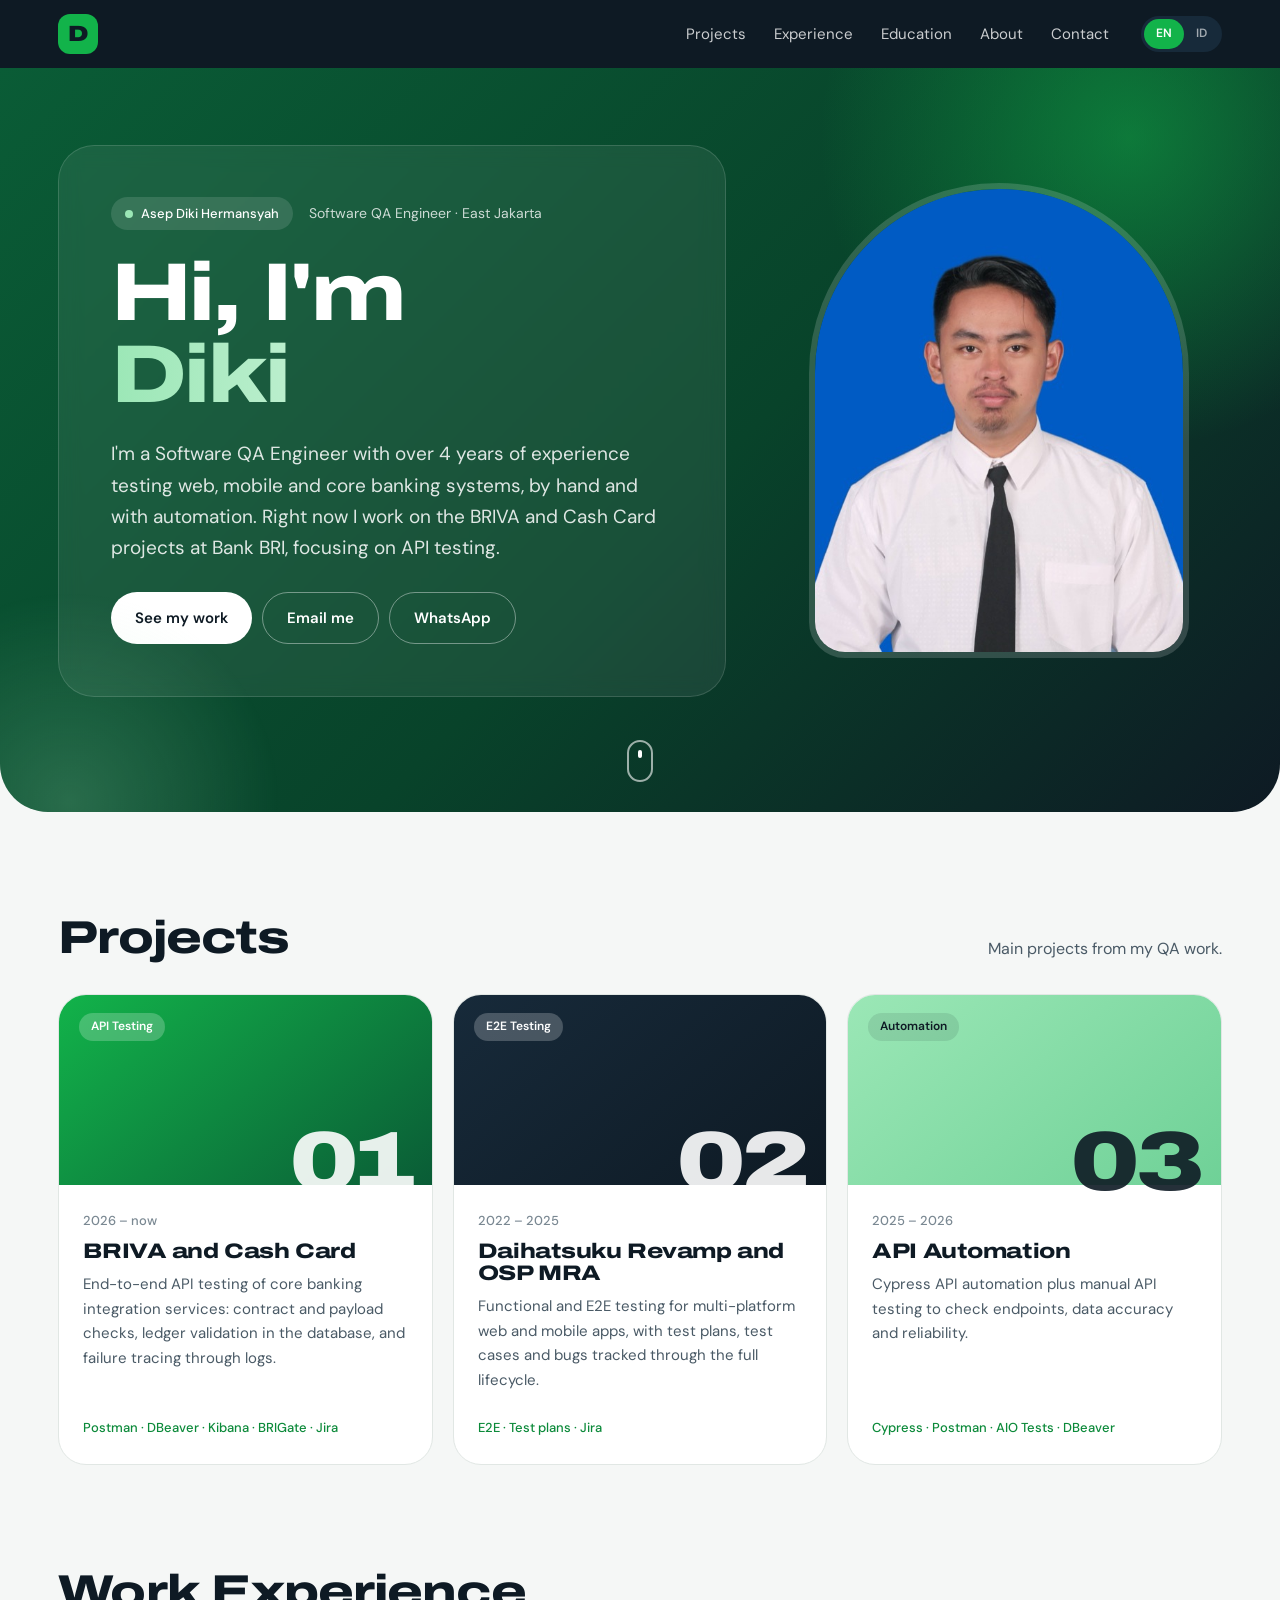
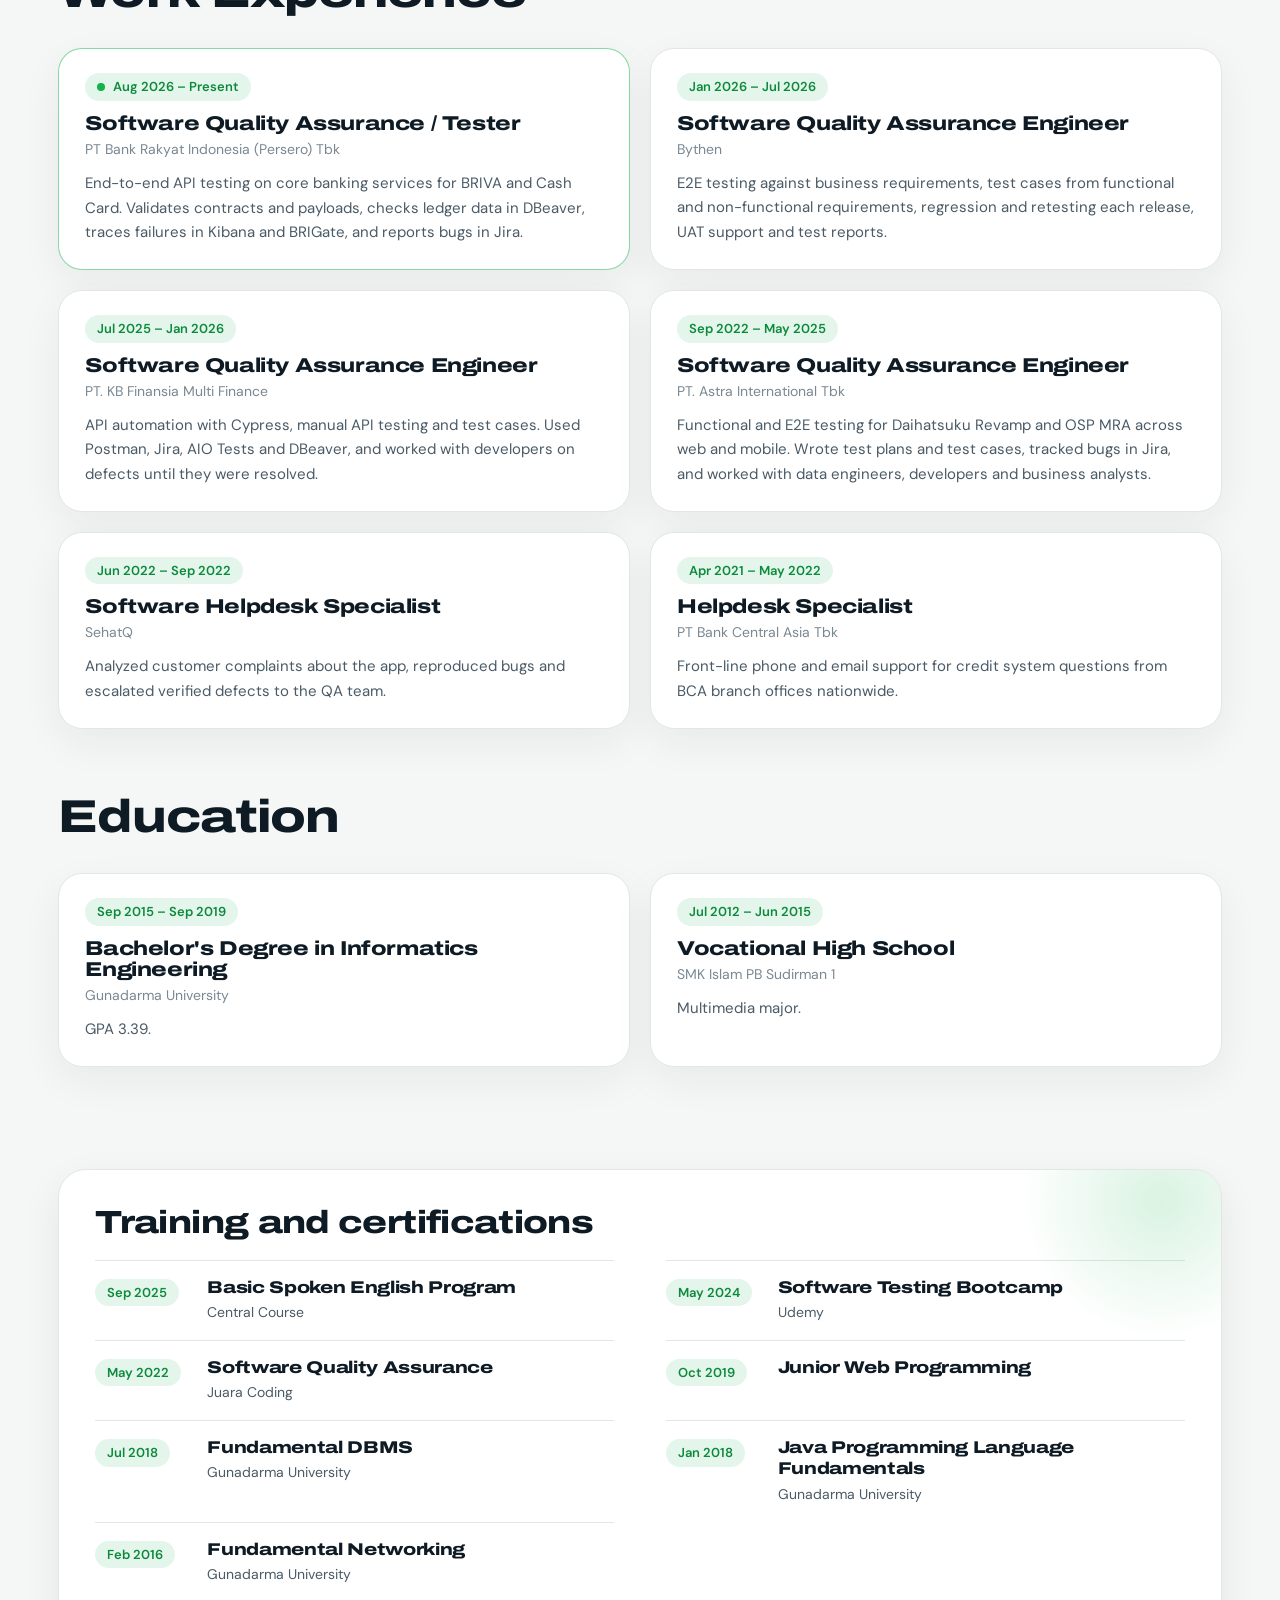
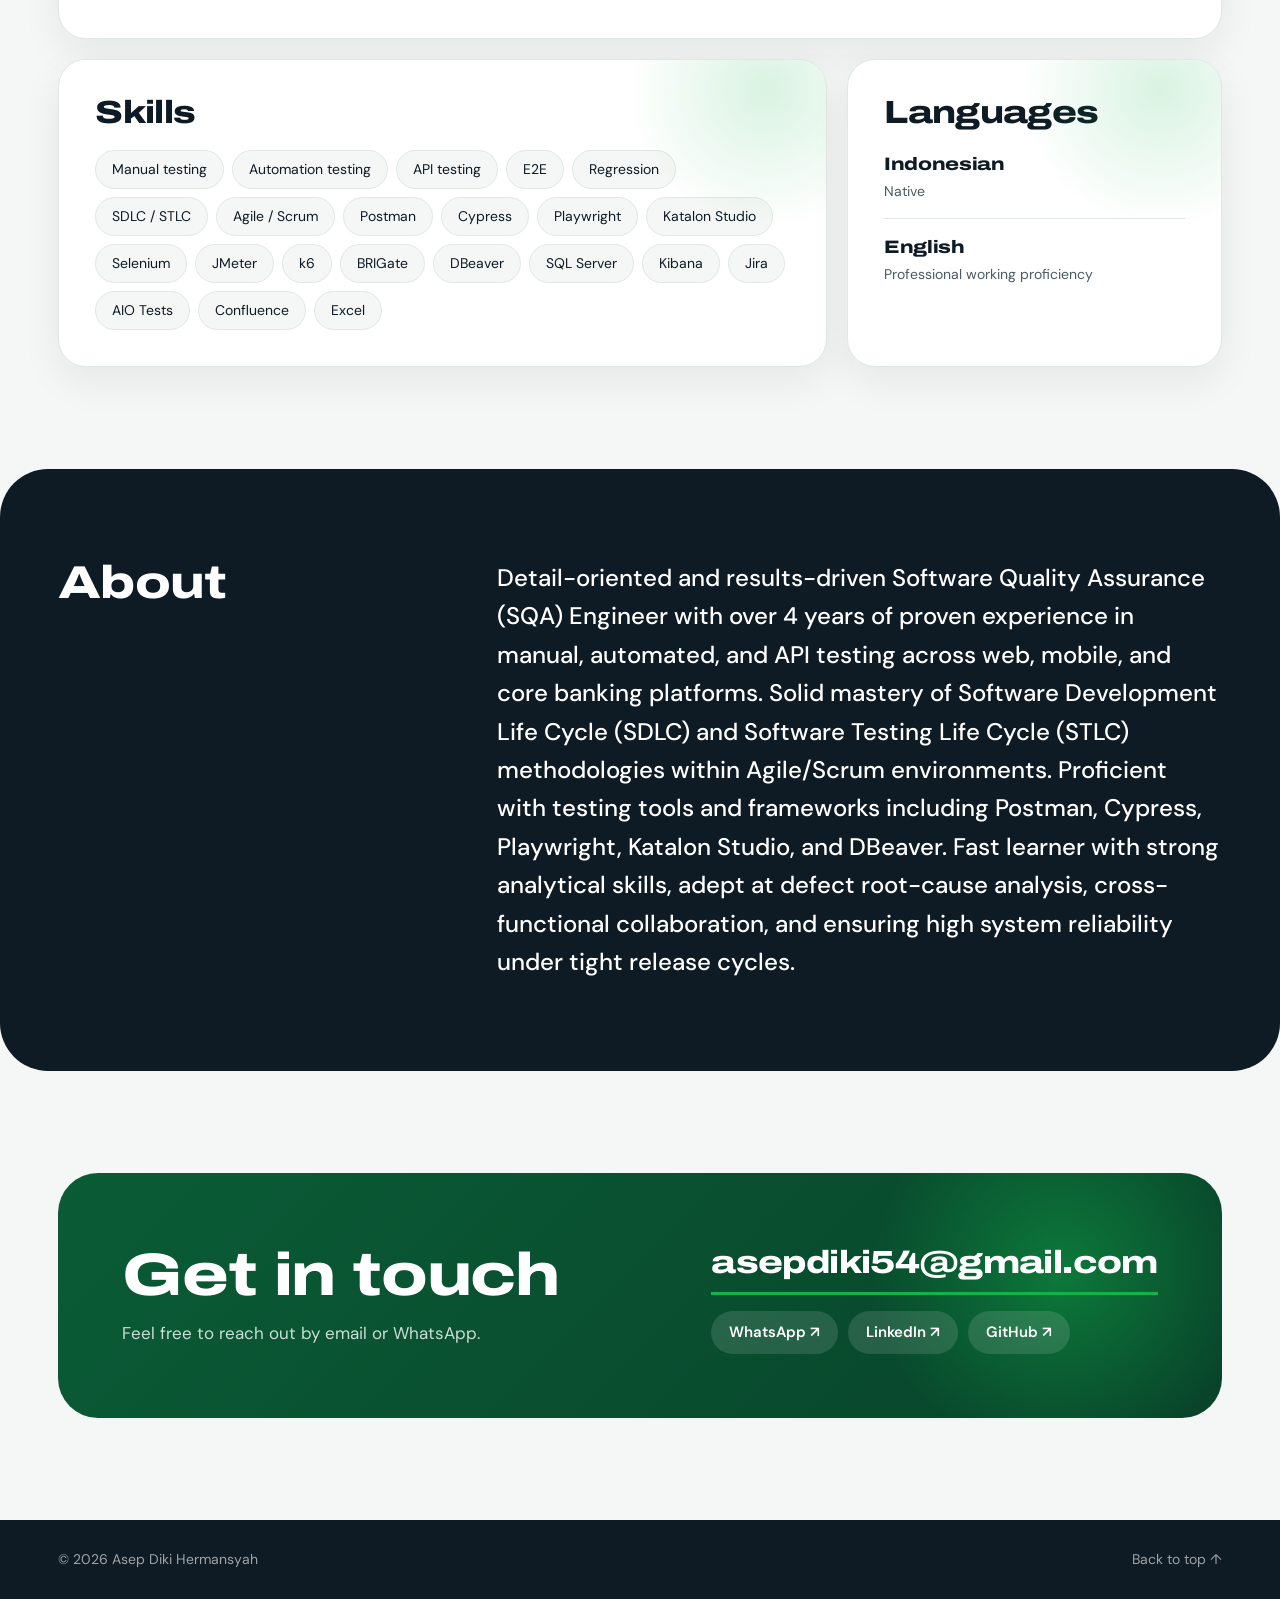
==== commit 8e0d3d61: "Apply client revisions: layout, project titles, About and certificate links - Remove the stats strip" ====
--- a/index.html
+++ b/index.html
@@ -71,13 +71,6 @@
       <a href="#projects" class="scroll-cue" aria-label="Scroll down"></a>
     </section>
 
-    <!-- STATS (computed from data.js) -->
-    <div class="wrap stats">
-      <div class="stat reveal"><strong id="stat-years">4+</strong><span data-t="stat.1">Years in QA</span></div>
-      <div class="stat reveal"><strong id="stat-companies">6</strong><span data-t="stat.2">Companies</span></div>
-      <div class="stat reveal"><strong id="stat-tools">7</strong><span data-t="stat.3">Testing tools</span></div>
-    </div>
-
     <!-- PROJECTS -->
     <section class="section wrap" id="projects">
       <div class="sec-head reveal">
@@ -87,18 +80,17 @@
       <div class="cards" id="cards"></div>
     </section>
 
-    <!-- EXPERIENCE + EDUCATION -->
-    <div class="wrap duo">
-      <section id="experience">
-        <h2 class="reveal" data-t="exp.title">Work Experience</h2>
-        <ol class="steps" id="exp-list"></ol>
-      </section>
+    <!-- EXPERIENCE: cards in two columns -->
+    <section class="section wrap" id="experience">
+      <div class="sec-head reveal"><h2 data-t="exp.title">Work Experience</h2></div>
+      <ul class="entries" id="exp-list"></ul>
+    </section>
 
-      <section id="education">
-        <h2 class="reveal" data-t="edu.title">Education</h2>
-        <ol class="steps" id="edu-list"></ol>
-      </section>
-    </div>
+    <!-- EDUCATION: below experience -->
+    <section class="section section-tight wrap" id="education">
+      <div class="sec-head reveal"><h2 data-t="edu.title">Education</h2></div>
+      <ul class="entries" id="edu-list"></ul>
+    </section>
 
     <!-- SKILLS, LANGUAGES, CERTIFICATIONS: separate cards in one grid -->
     <section class="section wrap" id="toolkit">
@@ -121,14 +113,8 @@
     <!-- ABOUT -->
     <section class="about-band" id="about">
       <div class="wrap about">
-        <div class="reveal">
-          <h2 data-t="about.title">About</h2>
-          <p class="big" id="about1"></p>
-        </div>
-
-        <div class="reveal" style="--i:1">
-          <p class="about-more" id="about2"></p>
-        </div>
+        <h2 class="reveal" data-t="about.title">About</h2>
+        <p class="big reveal" id="about-text" style="--i:1"></p>
       </div>
     </section>
 
--- a/style.css
+++ b/style.css
@@ -60,7 +60,7 @@
 .hero {
   position: relative; overflow: hidden; color: #fff;
   background: linear-gradient(135deg, var(--forest) 0%, var(--forest-2) 55%, var(--navy) 100%);
-  border-radius: 0 0 48px 48px; padding: clamp(40px, 6vw, 80px) 0 clamp(110px, 12vw, 150px);
+  border-radius: 0 0 48px 48px; padding: clamp(40px, 6vw, 80px) 0 clamp(96px, 9vw, 124px);
 }
 .hero::before, .hero::after { content: ""; position: absolute; border-radius: 50%; pointer-events: none; }
 .hero::before { width: 620px; height: 620px; right: -160px; top: -240px; background: radial-gradient(closest-side, rgba(18, 179, 74, .5), transparent); }
@@ -91,17 +91,9 @@
   border-radius: 190px 190px 36px 36px; border: 6px solid rgba(255, 255, 255, .16);
 }
 
-/* stats overlap the hero edge */
-.stats { position: relative; z-index: 2; display: grid; grid-template-columns: repeat(3, 1fr); gap: 16px; margin-top: -64px; }
-.stat {
-  background: var(--paper); border-radius: 24px; padding: 26px 28px; box-shadow: 0 14px 40px rgba(14, 26, 36, .09);
-  display: flex; flex-direction: column; gap: 2px;
-}
-.stat strong { font-family: var(--display); font-stretch: 125%; font-weight: 800; font-size: clamp(32px, 4vw, 48px); line-height: 1.1; color: var(--green-dark); letter-spacing: -.02em; }
-.stat span { color: var(--ink-2); font-size: 15px; }
-
 /* sections */
 .section { padding-top: clamp(64px, 8vw, 104px); }
+.section-tight { padding-top: clamp(40px, 5vw, 64px); }
 .sec-head { display: flex; justify-content: space-between; align-items: flex-end; gap: 24px; margin-bottom: 32px; }
 .sec-head p { color: var(--ink-2); margin: 0; max-width: 360px; text-align: right; }
 
@@ -126,31 +118,26 @@
 .card p { color: var(--ink-2); font-size: 15px; }
 .card .tech { margin: auto 0 0; padding-top: 10px; font-size: 13px; color: var(--green-dark); font-weight: 500; }
 
-/* experience + education: timeline with dots */
-.duo { display: grid; grid-template-columns: 1fr 1fr; gap: clamp(32px, 5vw, 72px); padding-top: clamp(64px, 8vw, 104px); }
-.duo h2 { margin-bottom: 28px; }
-.steps { position: relative; padding-left: 28px; }
-.steps::before { content: ""; position: absolute; left: 5px; top: 8px; bottom: 8px; width: 2px; background: var(--line); }
-/* green line that fills while you scroll through the list (--p is set by app.js) */
-.steps::after { content: ""; position: absolute; z-index: 0; left: 5px; top: 8px; width: 2px; height: calc((100% - 16px) * var(--p, 0)); background: var(--green); }
-.step { position: relative; padding-bottom: 32px; }
-.step:last-child { padding-bottom: 0; }
-.step::before {
-  content: ""; position: absolute; z-index: 1; left: -28px; top: 6px; width: 12px; height: 12px; border-radius: 50%;
-  background: var(--green); box-shadow: 0 0 0 4px var(--green-soft);
-}
-.step-date { display: inline-block; font-size: 13px; font-weight: 600; color: var(--green-dark); background: var(--green-soft); padding: 3px 12px; border-radius: 999px; margin-bottom: 10px; }
-.step h3 { font-size: 20px; }
-.step-where { color: var(--muted); font-size: 14px; margin: 4px 0 8px; }
-.step p:last-child { color: var(--ink-2); margin: 0; font-size: 15px; }
+/* work experience and education: one card per entry, two columns; education sits below experience */
+.entries { display: grid; grid-template-columns: repeat(2, 1fr); gap: 20px; }
+.entry {
+  position: relative; background: var(--paper); border: 1px solid var(--line); border-radius: 24px; padding: 24px 26px;
+  box-shadow: 0 14px 40px rgba(14, 26, 36, .06); transition: transform .25s, box-shadow .25s, border-color .25s;
+}
+.entry:hover { transform: translateY(-4px); box-shadow: 0 20px 44px rgba(14, 26, 36, .12); border-color: rgba(18, 179, 74, .45); }
+.entry.now { border-color: rgba(18, 179, 74, .5); }
+.entry-date { display: inline-flex; align-items: center; font-size: 13px; font-weight: 600; color: var(--green-dark); background: var(--green-soft); padding: 3px 12px; border-radius: 999px; margin-bottom: 12px; }
+.entry.now .entry-date::before { content: ""; width: 8px; height: 8px; margin-right: 8px; border-radius: 50%; background: var(--green); animation: dotPulse 2s ease-out infinite; }
+.entry h3 { font-size: 20px; transition: color .2s; }
+.entry:hover h3 { color: var(--green-dark); }
+.entry-where { color: var(--muted); font-size: 14px; margin: 4px 0 10px; }
+.entry p:last-child { color: var(--ink-2); margin: 0; font-size: 15px; }
 
 /* about: dark band */
 .about-band { margin-top: clamp(64px, 8vw, 104px); background: var(--navy); color: #fff; border-radius: 48px; padding: clamp(48px, 7vw, 96px) 0; }
-.about { display: grid; grid-template-columns: 1.3fr 1fr; gap: clamp(32px, 6vw, 80px); }
-.about h2 { margin-bottom: 24px; }
-.about .big { font-size: clamp(20px, 2.4vw, 28px); line-height: 1.4; font-weight: 500; color: #fff; margin-bottom: 20px; }
-.about p { color: rgba(255, 255, 255, .72); }
-.about-more { margin: 0; padding-top: clamp(40px, 5vw, 72px); font-size: clamp(17px, 1.8vw, 20px); line-height: 1.65; }
+.about { display: grid; grid-template-columns: 1fr 2fr; gap: clamp(24px, 6vw, 80px); align-items: start; }
+.about h2 { margin: 0; }
+.about .big { font-size: clamp(18px, 2vw, 24px); line-height: 1.6; font-weight: 500; color: #fff; margin: 0; }
 .chips { display: flex; flex-wrap: wrap; gap: 8px; }
 .chips li { font-size: 14px; padding: 7px 16px; border-radius: 999px; border: 1.5px solid var(--line); background: var(--bg); transition: background .2s, border-color .2s, color .2s; }
 .chips li:hover { background: var(--green); border-color: var(--green); color: #fff; }
@@ -194,13 +181,13 @@
 /* responsive */
 @media (max-width: 1000px) {
   .cards { grid-template-columns: repeat(2, 1fr); }
-  .duo { grid-template-columns: 1fr; gap: 56px; }
 }
 @media (max-width: 860px) {
   .hero { padding-top: 32px; }
   .hero-inner { grid-template-columns: 1fr; gap: 28px; }
   .hero-photo { order: -1; max-width: 230px; justify-self: center; }
-  .about { grid-template-columns: 1fr; }
+  .about { grid-template-columns: 1fr; gap: 14px; }
+  .entries { grid-template-columns: 1fr; }
   .sec-head { flex-direction: column; align-items: flex-start; gap: 8px; }
   .sec-head p { text-align: left; }
 }
@@ -208,10 +195,9 @@
   .nav-inner { gap: 16px; height: 60px; }
   .nav-links { display: none; }
   .lang { margin-left: auto; }
-  .hero { border-radius: 0 0 32px 32px; padding-bottom: 96px; }
+  .hero { border-radius: 0 0 32px 32px; padding-bottom: 56px; }
   .hero-panel { border-radius: 28px; }
-  .stats { grid-template-columns: 1fr; margin-top: -48px; gap: 12px; }
-  .stat { padding: 20px 22px; }
+  .entry { padding: 20px 22px; border-radius: 22px; }
   .cards { grid-template-columns: 1fr; }
   .actions .btn { flex: 1 1 auto; justify-content: center; white-space: nowrap; }
   .actions .btn-primary { flex-basis: 100%; }
@@ -229,9 +215,9 @@
 @keyframes drift { to { transform: translate(-50px, 40px) scale(1.12); } }
 @keyframes shine { to { background-position: 200% 0; } }
 @keyframes navIn { from { transform: translateY(-100%); } }
-@keyframes ring {
-  0% { box-shadow: 0 0 0 4px var(--green-soft), 0 0 0 4px rgba(18, 179, 74, .55); }
-  100% { box-shadow: 0 0 0 4px var(--green-soft), 0 0 0 15px rgba(18, 179, 74, 0); }
+@keyframes dotPulse {
+  0% { box-shadow: 0 0 0 0 rgba(18, 179, 74, .55); }
+  70%, 100% { box-shadow: 0 0 0 7px rgba(18, 179, 74, 0); }
 }
 
 .nav { animation: navIn .6s cubic-bezier(.2, .7, .2, 1) backwards; }
@@ -249,14 +235,13 @@
   animation: shine 5s linear infinite;
 }
 
-.stat { transition: transform .25s, box-shadow .25s; }
-.stat:hover { transform: translateY(-4px); box-shadow: 0 20px 44px rgba(14, 26, 36, .14); }
-
 .idx { transition: transform .35s cubic-bezier(.2, .8, .3, 1.3); transform-origin: right bottom; }
 .card:hover .idx { transform: translateY(-8px) scale(1.07); }
 
-.step.reveal.in { animation-name: slideIn; }
-.step.now::before { animation: ring 2s ease-out infinite; }
+/* entry cards slide in from their own side: left column from the left, right column from the right */
+.entries > .entry:nth-child(odd).reveal.in { animation-name: slideIn; }
+.entries > .entry:nth-child(even).reveal.in { animation-name: slideInRight; }
+@media (max-width: 860px) { .entries > .entry:nth-child(n).reveal.in { animation-name: fadeUp; } }
 
 .panel.in .chips li { animation: popIn .45s cubic-bezier(.2, .9, .3, 1.3) backwards; animation-delay: calc(var(--i, 0) * 28ms + .15s); }
 
@@ -264,7 +249,7 @@
 .card .idx { translate: 0 calc(var(--vp, 0) * 34px); } /* the big number slides while the card passes through the screen */
 
 /* scroll cue in the hero: a mouse icon that fades out once you scroll */
-.scroll-cue { position: absolute; left: 50%; bottom: 92px; width: 26px; height: 42px; margin-left: -13px; border: 2px solid rgba(255, 255, 255, .6); border-radius: 14px; opacity: calc(1 - var(--py, 0) / 160); }
+.scroll-cue { position: absolute; left: 50%; bottom: 30px; width: 26px; height: 42px; margin-left: -13px; border: 2px solid rgba(255, 255, 255, .6); border-radius: 14px; opacity: calc(1 - var(--py, 0) / 160); }
 .scroll-cue::before { content: ""; position: absolute; left: 50%; top: 8px; width: 4px; height: 8px; margin-left: -2px; border-radius: 2px; background: #fff; animation: cue 1.6s ease-in-out infinite; }
 @keyframes cue { 0% { transform: translateY(0); opacity: 1; } 70% { transform: translateY(14px); opacity: 0; } 100% { opacity: 0; } }
 @media (max-width: 860px) { .scroll-cue { display: none; } }
@@ -284,7 +269,12 @@
 .panel h2 { position: relative; margin-bottom: 20px; font-size: clamp(22px, 2.6vw, 32px); }
 .panel .chips, .panel .lang-list { position: relative; }
 .cert-list { position: relative; display: grid; grid-template-columns: repeat(2, 1fr); column-gap: clamp(24px, 4vw, 56px); }
-.cert-row { display: grid; grid-template-columns: 96px 1fr; gap: 16px; align-items: start; padding: 16px 0; border-top: 1px solid var(--line); }
+.cert-row { position: relative; border-top: 1px solid var(--line); }
+.cert-inner { display: grid; grid-template-columns: 96px 1fr; gap: 16px; align-items: start; padding: 16px 0; }
+a.cert-inner { padding-right: 30px; }
+/* the arrow only exists on rows that have a certificate link */
+.cert-arrow { position: absolute; right: 0; top: 50%; margin-top: -11px; font-size: 20px; line-height: 1; color: var(--green-dark); opacity: .5; transition: opacity .2s, translate .25s; pointer-events: none; }
+.cert-row:hover .cert-arrow { opacity: 1; translate: 3px -3px; }
 .panel-certs.in .cert-row { animation: fadeUp .5s cubic-bezier(.2, .7, .2, 1) backwards; animation-delay: calc(var(--i, 0) * 70ms + .15s); }
 .cert-date { justify-self: start; margin-top: 2px; white-space: nowrap; font-size: 13px; font-weight: 600; color: var(--green-dark); background: var(--green-soft); padding: 3px 12px; border-radius: 999px; }
 .cert-row h3 { font-size: 17px; line-height: 1.25; }
@@ -293,11 +283,10 @@
   .cert-list { grid-template-columns: 1fr; }
   .panels { grid-template-columns: 1fr; }
   .panel-skills, .panel-certs { grid-column: auto; }
-  .about-more { padding-top: 0; }
 }
 @media (max-width: 640px) {
   .panel { border-radius: 22px; }
-  .cert-row { grid-template-columns: 1fr; gap: 6px; }
+  .cert-inner { grid-template-columns: 1fr; gap: 6px; }
 }
 
 /* ---------- more animation: loader, parallax, progress bar, slide variants, hover, micro interactions ---------- */
@@ -333,7 +322,6 @@
 .hero-inner { opacity: calc(1 - var(--py, 0) / 800); } /* hero fades out as you scroll away */
 
 /* slide in from the left or right, zoom in, text wipe */
-.duo > section:last-child .step.reveal.in { animation-name: slideInRight; }
 .about > .reveal:last-child.in { animation-name: slideInRight; }
 .panel-skills.reveal.in { animation-name: slideIn; }
 .panel-langs.reveal.in { animation-name: slideInRight; }
@@ -345,10 +333,6 @@
 .nav-links a:hover, .nav-links a.active { color: #fff; background-size: 100% 2px; }
 .card h3, .cert-row h3 { transition: color .2s; }
 .card:hover h3, .cert-row:hover h3 { color: var(--green-dark); }
-.step { transition: transform .25s; }
-.step:hover { transform: translateX(5px); }
-.step::before { transition: transform .25s; }
-.step:hover::before { transform: scale(1.4); }
 .cert-date { transition: background .2s, color .2s; }
 .cert-row:hover .cert-date { background: var(--green); color: #fff; }
 .panel { transition: transform .25s, box-shadow .25s; }
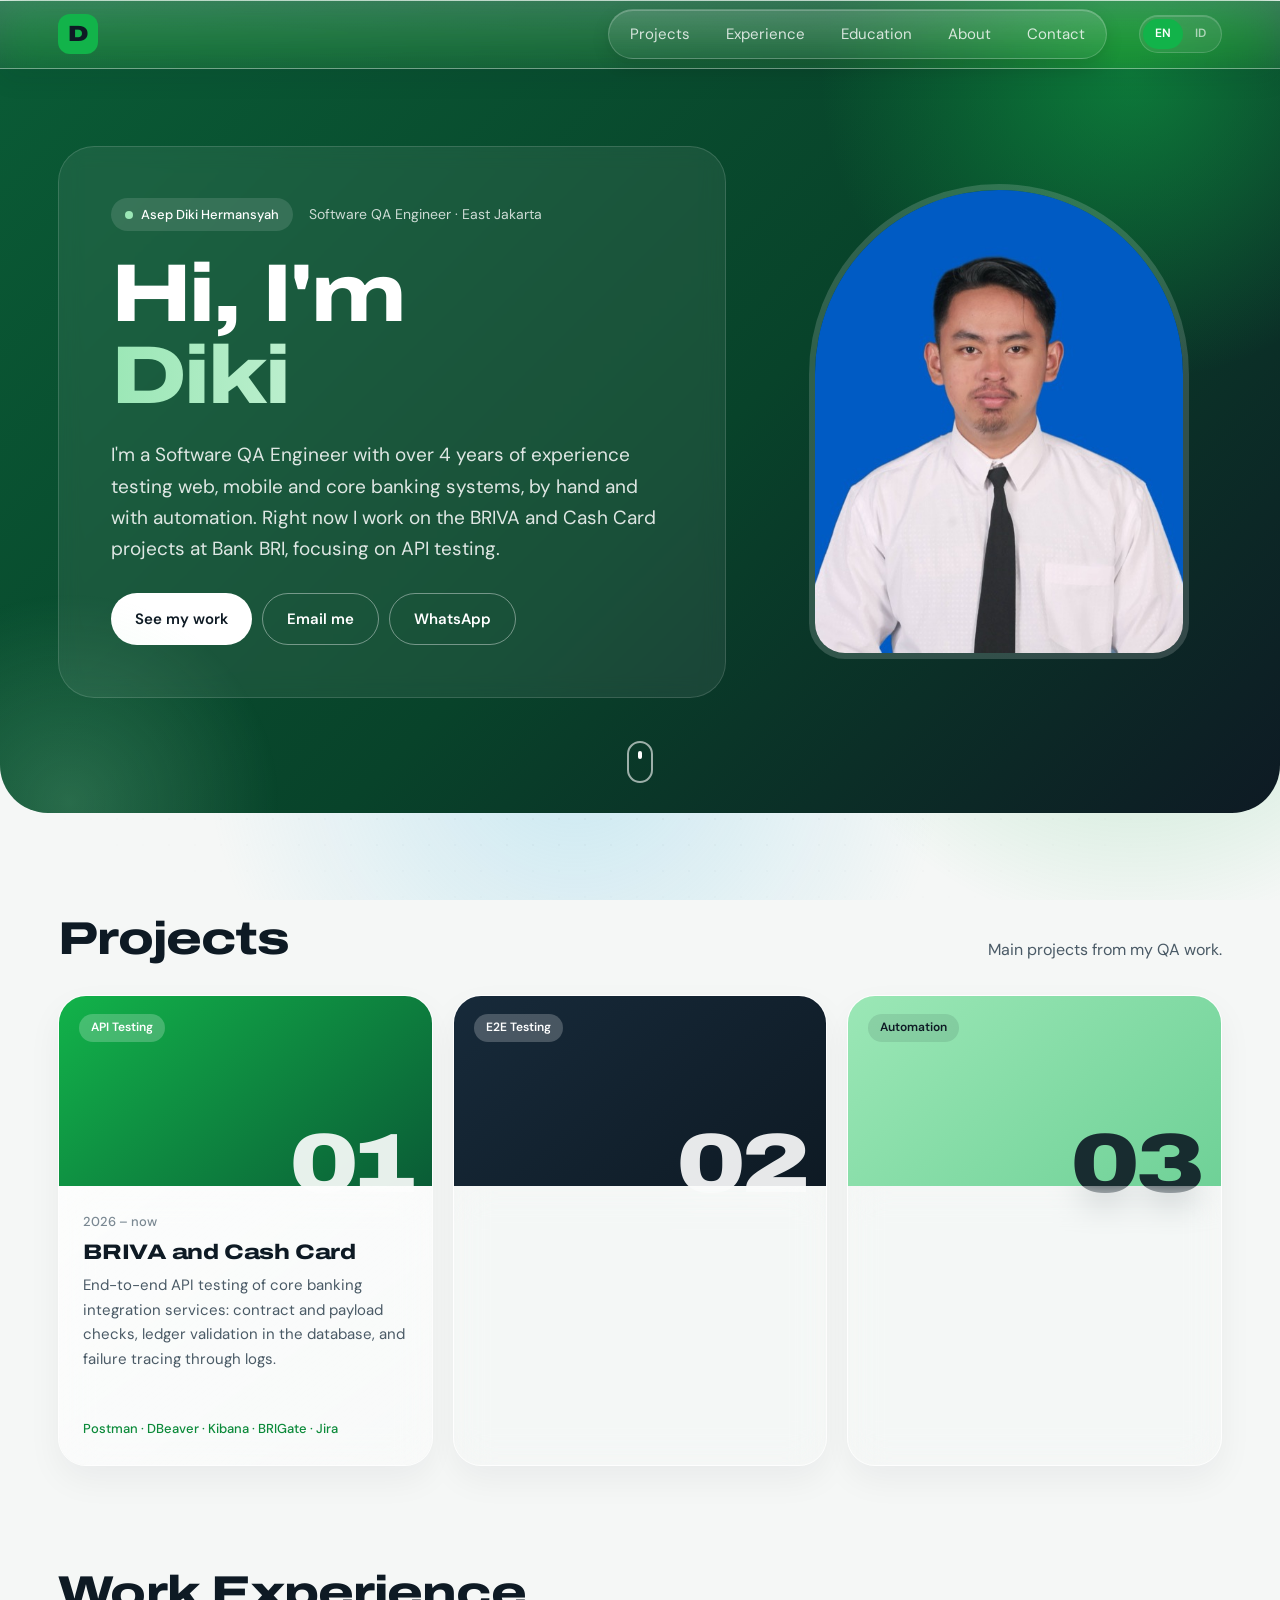
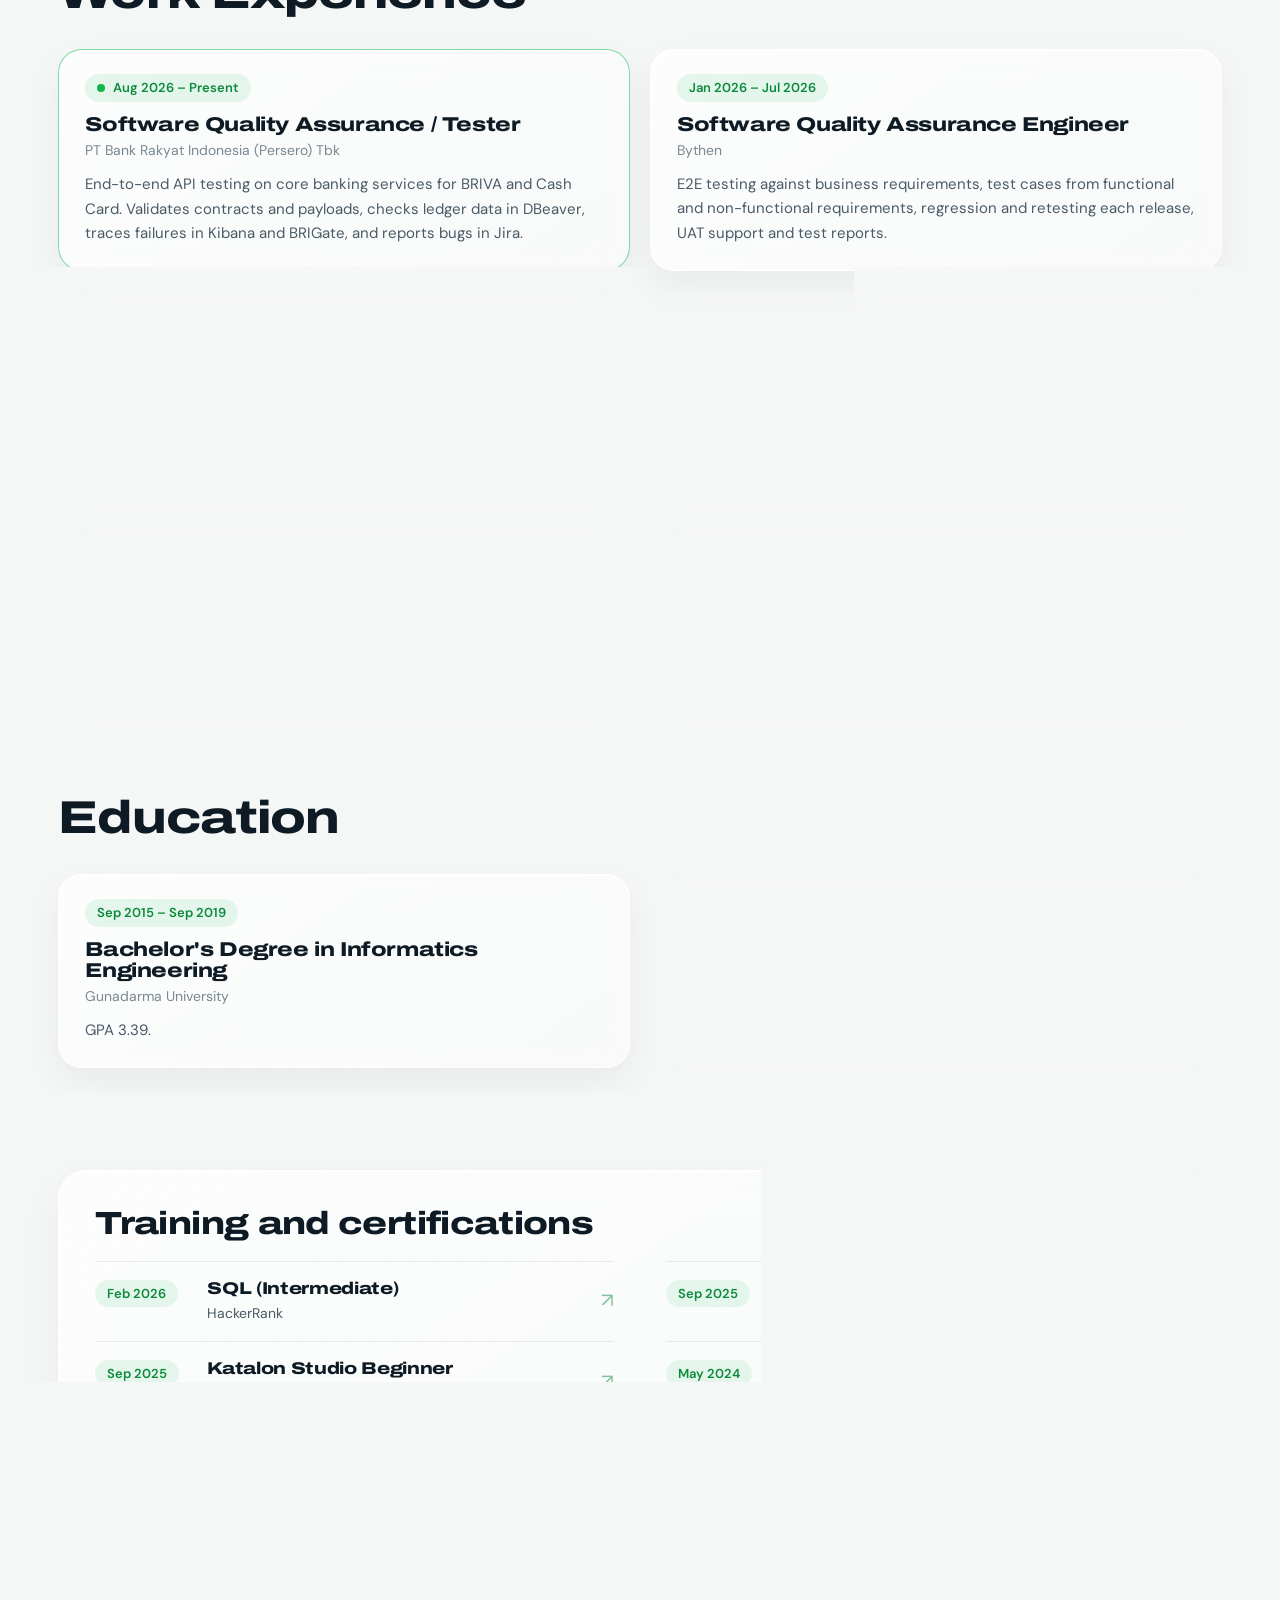
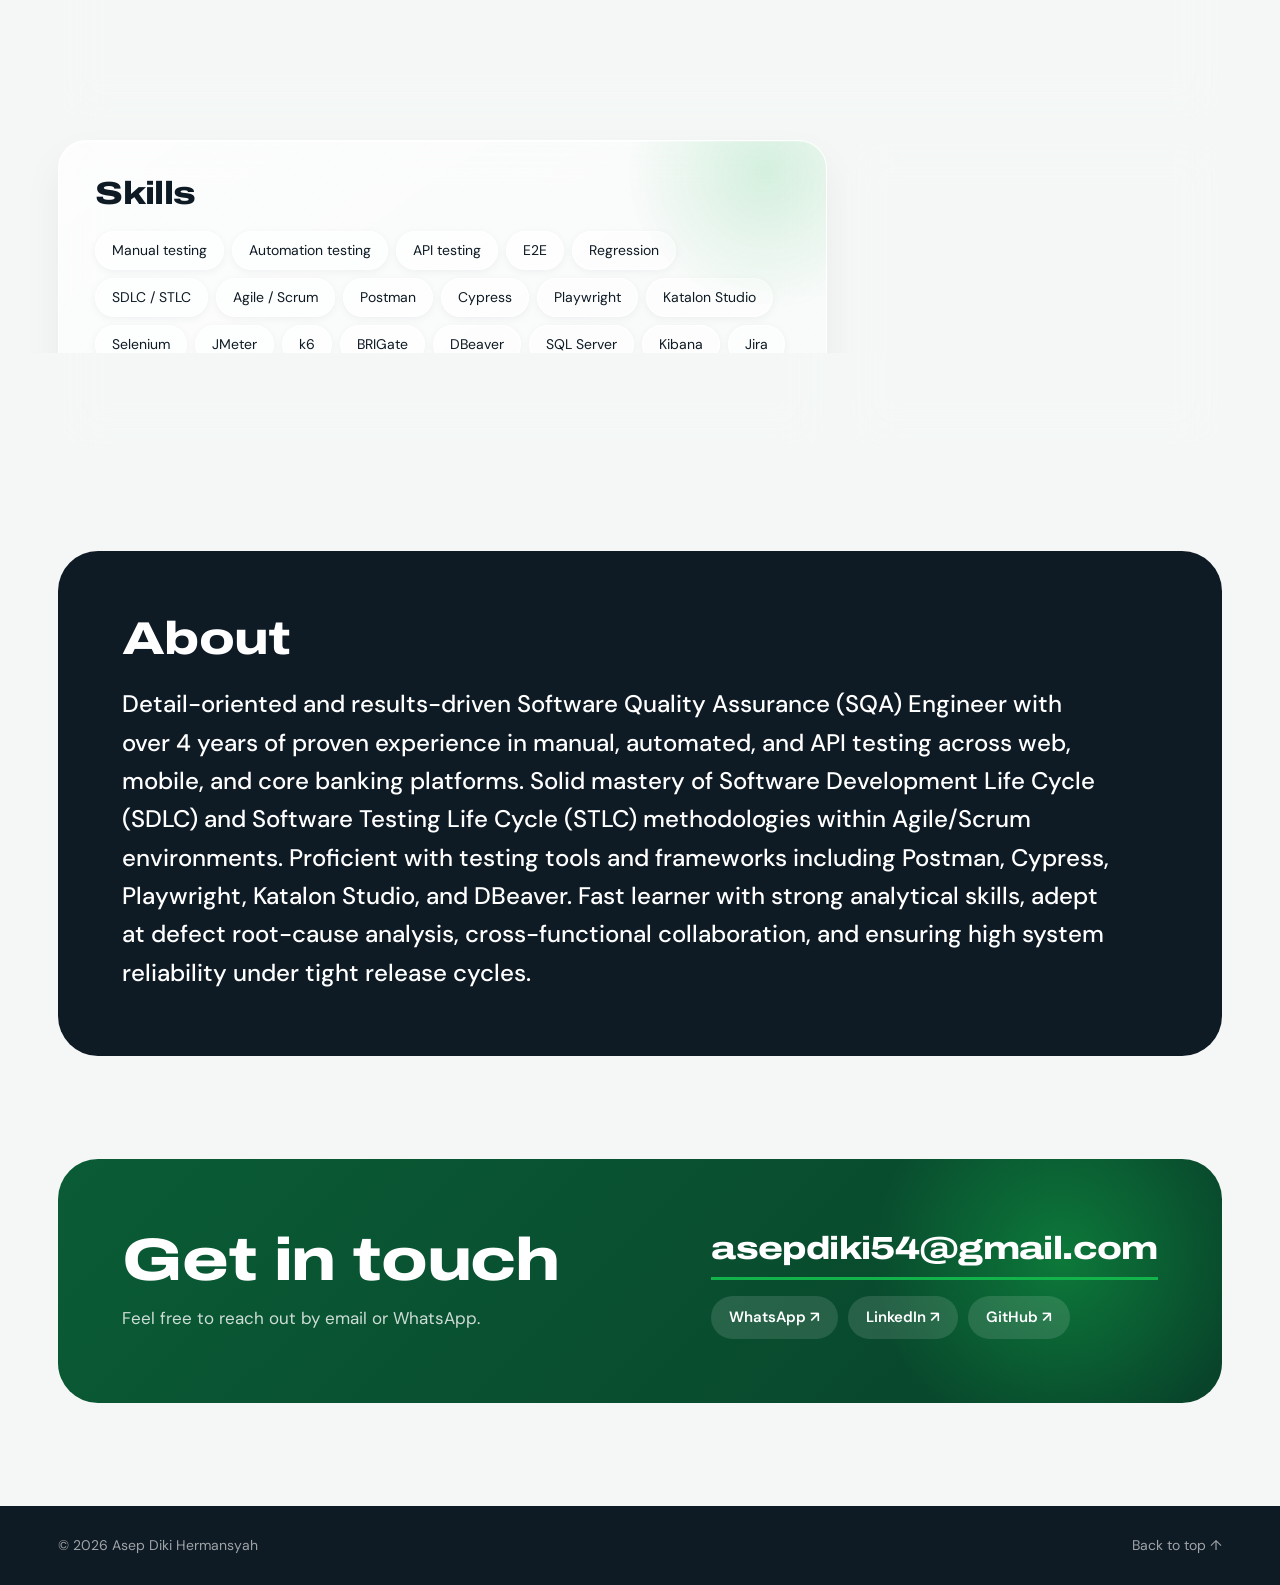
==== commit 3a0b01d5: "Glass entries and project card bodies; inset About band to match other sections - Work Experience / " ====
--- a/index.html
+++ b/index.html
@@ -29,6 +29,7 @@
     <span class="loader-bar"><i></i></span>
   </div>
   <div class="progress" id="progress" aria-hidden="true"></div>
+  <div class="bg" aria-hidden="true"><i class="b1"></i><i class="b2"></i><i class="b3"></i></div>
 
   <header class="nav">
     <div class="wrap nav-inner">
@@ -111,10 +112,12 @@
     </section>
 
     <!-- ABOUT -->
-    <section class="about-band" id="about">
-      <div class="wrap about">
-        <h2 class="reveal" data-t="about.title">About</h2>
-        <p class="big reveal" id="about-text" style="--i:1"></p>
+    <section class="section wrap" id="about">
+      <div class="about-band">
+        <div class="about">
+          <h2 class="reveal" data-t="about.title">About</h2>
+          <p class="big reveal" id="about-text" style="--i:1"></p>
+        </div>
       </div>
     </section>
 
--- a/style.css
+++ b/style.css
@@ -14,6 +14,7 @@
   --muted: #7a8892;
   --line: #e1e7e4;
   --radius: 28px;
+  --nav-h: 68px; /* the hero slides under the glass nav by this much */
   --display: "Archivo", system-ui, sans-serif;
   --body: "DM Sans", system-ui, sans-serif;
 }
@@ -39,17 +40,32 @@
 .noscript { padding-top: 40px; }
 
 /* nav: full-width dark bar */
-.nav { position: sticky; top: 0; z-index: 20; background: var(--navy); color: #fff; }
-.nav-inner { display: flex; align-items: center; gap: 32px; height: 68px; }
+/* glass: translucent dark bar that blurs whatever scrolls under it */
+.nav {
+  position: sticky; top: 0; z-index: 20; color: #fff;
+  background: linear-gradient(180deg, rgba(255, 255, 255, .2), rgba(255, 255, 255, .07));
+  -webkit-backdrop-filter: blur(20px) saturate(1.8); backdrop-filter: blur(20px) saturate(1.8);
+  border-bottom: 1px solid rgba(255, 255, 255, .3);
+  box-shadow: 0 8px 28px rgba(14, 26, 36, .08), inset 0 1px 0 rgba(255, 255, 255, .4);
+  transition: background .3s, color .3s, border-color .3s, box-shadow .3s;
+}
+.nav-inner { display: flex; align-items: center; gap: 32px; height: var(--nav-h); }
 .logo {
   display: inline-grid; place-items: center; width: 40px; height: 40px; border-radius: 12px;
   background: var(--green); color: var(--navy); line-height: 1;
   font-family: var(--display); font-stretch: 125%; font-weight: 900; font-size: 22px;
 }
-.nav-links { display: flex; gap: 28px; margin-left: auto; font-size: 15px; color: rgba(255, 255, 255, .78); }
-.nav-links a { padding: 4px 0; border-bottom: 2px solid transparent; transition: color .2s, border-color .2s; }
-.nav-links a:hover { color: #fff; border-color: var(--green); }
-.lang { display: flex; padding: 3px; border-radius: 999px; background: var(--navy-2); }
+/* the links sit in a frosted capsule; the page behind shows through it */
+.nav-links {
+  display: flex; gap: 4px; margin-left: auto; padding: 5px; font-size: 15px; color: rgba(255, 255, 255, .8);
+  border-radius: 999px; background: linear-gradient(180deg, rgba(255, 255, 255, .14), rgba(255, 255, 255, .05));
+  border: 1px solid rgba(255, 255, 255, .18); box-shadow: inset 0 1px 0 rgba(255, 255, 255, .22), 0 6px 18px rgba(0, 0, 0, .12);
+}
+.nav-links a { padding: 7px 16px; border-radius: 999px; transition: color .2s, background-color .25s, box-shadow .25s; }
+.lang {
+  display: flex; padding: 3px; border-radius: 999px; background: rgba(255, 255, 255, .08);
+  border: 1px solid rgba(255, 255, 255, .16); box-shadow: inset 0 1px 0 rgba(255, 255, 255, .16);
+}
 .lang button {
   font: inherit; font-size: 12px; font-weight: 600; border: 0; background: none; color: rgba(255, 255, 255, .6);
   padding: 5px 12px; border-radius: 999px; cursor: pointer;
@@ -60,7 +76,8 @@
 .hero {
   position: relative; overflow: hidden; color: #fff;
   background: linear-gradient(135deg, var(--forest) 0%, var(--forest-2) 55%, var(--navy) 100%);
-  border-radius: 0 0 48px 48px; padding: clamp(40px, 6vw, 80px) 0 clamp(96px, 9vw, 124px);
+  border-radius: 0 0 48px 48px; margin-top: calc(var(--nav-h) * -1);
+  padding: calc(var(--nav-h) + clamp(40px, 6vw, 80px)) 0 clamp(96px, 9vw, 124px);
 }
 .hero::before, .hero::after { content: ""; position: absolute; border-radius: 50%; pointer-events: none; }
 .hero::before { width: 620px; height: 620px; right: -160px; top: -240px; background: radial-gradient(closest-side, rgba(18, 179, 74, .5), transparent); }
@@ -100,10 +117,11 @@
 /* project cards */
 .cards { display: grid; grid-template-columns: repeat(3, 1fr); gap: 20px; }
 .card {
-  background: var(--paper); border: 1px solid var(--line); border-radius: var(--radius); overflow: hidden;
+  border: 1px solid rgba(255, 255, 255, .85); border-radius: var(--radius); overflow: hidden;
+  box-shadow: 0 14px 34px rgba(14, 26, 36, .05), inset 0 1px 0 rgba(255, 255, 255, .95);
   display: flex; flex-direction: column; transition: transform .25s, box-shadow .25s;
 }
-.card:hover { transform: translateY(-4px); box-shadow: 0 18px 40px rgba(14, 26, 36, .1); }
+.card:hover { transform: translateY(-4px); box-shadow: 0 22px 46px rgba(14, 26, 36, .1), inset 0 1px 0 rgba(255, 255, 255, .95); }
 .card-visual { position: relative; height: 190px; padding: 18px 20px; display: flex; flex-direction: column; justify-content: space-between; }
 .v-green { background: linear-gradient(140deg, var(--green), var(--forest)); color: #fff; }
 .v-navy { background: linear-gradient(140deg, var(--navy-2), var(--navy)); color: #fff; }
@@ -111,7 +129,11 @@
 .tag { align-self: flex-start; font-size: 12px; font-weight: 600; padding: 4px 12px; border-radius: 999px; background: rgba(255, 255, 255, .22); }
 .v-mint .tag { background: rgba(14, 26, 36, .1); }
 .idx { font-family: var(--display); font-stretch: 125%; font-weight: 900; font-size: 84px; line-height: .8; letter-spacing: -.04em; opacity: .9; align-self: flex-end; }
-.card-body { padding: 22px 24px 26px; display: flex; flex-direction: column; flex: 1; }
+.card-body {
+  padding: 22px 24px 26px; display: flex; flex-direction: column; flex: 1;
+  background: linear-gradient(145deg, rgba(255, 255, 255, .72), rgba(255, 255, 255, .36));
+  -webkit-backdrop-filter: blur(18px) saturate(1.6); backdrop-filter: blur(18px) saturate(1.6);
+}
 .card-meta { margin-bottom: 6px; }
 .year { font-size: 13px; color: var(--muted); font-weight: 500; }
 .card h3 { font-size: 21px; margin-bottom: 10px; }
@@ -120,11 +142,16 @@
 
 /* work experience and education: one card per entry, two columns; education sits below experience */
 .entries { display: grid; grid-template-columns: repeat(2, 1fr); gap: 20px; }
+/* glass: clear white tint with blur, so the page background shows through */
 .entry {
-  position: relative; background: var(--paper); border: 1px solid var(--line); border-radius: 24px; padding: 24px 26px;
-  box-shadow: 0 14px 40px rgba(14, 26, 36, .06); transition: transform .25s, box-shadow .25s, border-color .25s;
-}
-.entry:hover { transform: translateY(-4px); box-shadow: 0 20px 44px rgba(14, 26, 36, .12); border-color: rgba(18, 179, 74, .45); }
+  position: relative; border-radius: 24px; padding: 24px 26px;
+  background: linear-gradient(145deg, rgba(255, 255, 255, .72), rgba(255, 255, 255, .36));
+  border: 1px solid rgba(255, 255, 255, .85);
+  -webkit-backdrop-filter: blur(18px) saturate(1.6); backdrop-filter: blur(18px) saturate(1.6);
+  box-shadow: 0 14px 34px rgba(14, 26, 36, .05), inset 0 1px 0 rgba(255, 255, 255, .95);
+  transition: transform .25s, box-shadow .25s, border-color .25s;
+}
+.entry:hover { transform: translateY(-4px); box-shadow: 0 22px 46px rgba(14, 26, 36, .1), inset 0 1px 0 rgba(255, 255, 255, .95); border-color: rgba(18, 179, 74, .45); }
 .entry.now { border-color: rgba(18, 179, 74, .5); }
 .entry-date { display: inline-flex; align-items: center; font-size: 13px; font-weight: 600; color: var(--green-dark); background: var(--green-soft); padding: 3px 12px; border-radius: 999px; margin-bottom: 12px; }
 .entry.now .entry-date::before { content: ""; width: 8px; height: 8px; margin-right: 8px; border-radius: 50%; background: var(--green); animation: dotPulse 2s ease-out infinite; }
@@ -134,10 +161,10 @@
 .entry p:last-child { color: var(--ink-2); margin: 0; font-size: 15px; }
 
 /* about: dark band */
-.about-band { margin-top: clamp(64px, 8vw, 104px); background: var(--navy); color: #fff; border-radius: 48px; padding: clamp(48px, 7vw, 96px) 0; }
-.about { display: grid; grid-template-columns: 1fr 2fr; gap: clamp(24px, 6vw, 80px); align-items: start; }
+.about-band { background: var(--navy); color: #fff; border-radius: 40px; padding: clamp(28px, 5vw, 64px); }
+.about { display: grid; grid-template-columns: 1fr; gap: 22px; }
 .about h2 { margin: 0; }
-.about .big { font-size: clamp(18px, 2vw, 24px); line-height: 1.6; font-weight: 500; color: #fff; margin: 0; }
+.about .big { font-size: clamp(18px, 2vw, 24px); line-height: 1.6; font-weight: 500; color: #fff; margin: 0; max-width: 62rem; }
 .chips { display: flex; flex-wrap: wrap; gap: 8px; }
 .chips li { font-size: 14px; padding: 7px 16px; border-radius: 999px; border: 1.5px solid var(--line); background: var(--bg); transition: background .2s, border-color .2s, color .2s; }
 .chips li:hover { background: var(--green); border-color: var(--green); color: #fff; }
@@ -183,7 +210,7 @@
   .cards { grid-template-columns: repeat(2, 1fr); }
 }
 @media (max-width: 860px) {
-  .hero { padding-top: 32px; }
+  .hero { padding-top: calc(var(--nav-h) + 32px); }
   .hero-inner { grid-template-columns: 1fr; gap: 28px; }
   .hero-photo { order: -1; max-width: 230px; justify-self: center; }
   .about { grid-template-columns: 1fr; gap: 14px; }
@@ -192,7 +219,8 @@
   .sec-head p { text-align: left; }
 }
 @media (max-width: 640px) {
-  .nav-inner { gap: 16px; height: 60px; }
+  :root { --nav-h: 60px; }
+  .nav-inner { gap: 16px; }
   .nav-links { display: none; }
   .lang { margin-left: auto; }
   .hero { border-radius: 0 0 32px 32px; padding-bottom: 56px; }
@@ -201,7 +229,7 @@
   .cards { grid-template-columns: 1fr; }
   .actions .btn { flex: 1 1 auto; justify-content: center; white-space: nowrap; }
   .actions .btn-primary { flex-basis: 100%; }
-  .about-band { border-radius: 32px; }
+  .about-band { border-radius: 28px; }
   .cta { border-radius: 28px; }
   .footer-inner { flex-direction: column; gap: 6px; }
 }
@@ -258,9 +286,13 @@
 .panels { display: grid; grid-template-columns: repeat(3, 1fr); gap: 20px; }
 .panel-skills { grid-column: span 2; }
 .panel-certs { grid-column: 1 / -1; }
+/* glass: translucent white, blurred backdrop, bright rim */
 .panel {
-  position: relative; overflow: hidden; background: var(--paper); border: 1px solid var(--line); border-radius: var(--radius);
-  box-shadow: 0 14px 40px rgba(14, 26, 36, .07); padding: clamp(22px, 3vw, 36px);
+  position: relative; overflow: hidden; border-radius: var(--radius); padding: clamp(22px, 3vw, 36px);
+  background: linear-gradient(145deg, rgba(255, 255, 255, .7), rgba(255, 255, 255, .38));
+  border: 1px solid rgba(255, 255, 255, .85);
+  -webkit-backdrop-filter: blur(22px) saturate(1.7); backdrop-filter: blur(22px) saturate(1.7);
+  box-shadow: 0 18px 40px rgba(14, 26, 36, .05), inset 0 1px 0 rgba(255, 255, 255, .95), inset 0 -1px 0 rgba(255, 255, 255, .35);
 }
 .panel::after {
   content: ""; position: absolute; right: -80px; top: -110px; width: 280px; height: 280px; border-radius: 50%; pointer-events: none;
@@ -277,6 +309,7 @@
 .cert-row:hover .cert-arrow { opacity: 1; translate: 3px -3px; }
 .panel-certs.in .cert-row { animation: fadeUp .5s cubic-bezier(.2, .7, .2, 1) backwards; animation-delay: calc(var(--i, 0) * 70ms + .15s); }
 .cert-date { justify-self: start; margin-top: 2px; white-space: nowrap; font-size: 13px; font-weight: 600; color: var(--green-dark); background: var(--green-soft); padding: 3px 12px; border-radius: 999px; }
+.cert-date:empty { visibility: hidden; } /* a certificate without a date keeps the column, shows no pill */
 .cert-row h3 { font-size: 17px; line-height: 1.25; }
 .cert-row p { margin: 3px 0 0; color: var(--ink-2); font-size: 14px; }
 @media (max-width: 860px) {
@@ -329,14 +362,17 @@
 .sec-head.in h2, .panel.in h2 { animation: wipe .9s cubic-bezier(.2, .7, .2, 1) .1s backwards; }
 
 /* hover animation */
-.nav-links a { border-bottom: 0; background: linear-gradient(var(--green), var(--green)) left bottom / 0 2px no-repeat; transition: color .2s, background-size .3s ease; }
-.nav-links a:hover, .nav-links a.active { color: #fff; background-size: 100% 2px; }
+.nav-links a:hover { color: #fff; background: rgba(255, 255, 255, .12); }
+.nav-links a.active { color: #fff; background: rgba(255, 255, 255, .2); box-shadow: inset 0 0 0 1px rgba(255, 255, 255, .28), 0 2px 10px rgba(0, 0, 0, .12); }
 .card h3, .cert-row h3 { transition: color .2s; }
 .card:hover h3, .cert-row:hover h3 { color: var(--green-dark); }
 .cert-date { transition: background .2s, color .2s; }
 .cert-row:hover .cert-date { background: var(--green); color: #fff; }
 .panel { transition: transform .25s, box-shadow .25s; }
-.panel:hover { transform: translateY(-3px); box-shadow: 0 20px 44px rgba(14, 26, 36, .12); }
+.panel:hover { transform: translateY(-3px); box-shadow: 0 28px 60px rgba(14, 26, 36, .14), inset 0 1px 0 rgba(255, 255, 255, .95), inset 0 -1px 0 rgba(255, 255, 255, .35); }
+.panel .chips li { background: rgba(255, 255, 255, .55); border-color: rgba(255, 255, 255, .9); box-shadow: 0 2px 8px rgba(14, 26, 36, .05); }
+.panel .chips li:hover { background: var(--green); border-color: var(--green); }
+.panel .cert-row, .panel .lang-list li { border-top-color: rgba(14, 26, 36, .08); }
 .chips li { transition: background .2s, border-color .2s, color .2s, transform .2s; }
 .chips li:hover { transform: translateY(-2px); }
 .hero-photo { transition: scale .5s cubic-bezier(.2, .7, .2, 1); }
@@ -357,3 +393,27 @@
 main { transition: opacity .25s ease, filter .25s ease; }
 main.swap-out { opacity: 0; filter: blur(6px); }
 
+/* page background: soft colour blobs that drift slowly, plus a faint dot grid. It is fixed to the screen,
+   so the glass (nav, panels) always has colour to blur as you scroll */
+.bg { position: fixed; inset: 0; z-index: -1; overflow: hidden; pointer-events: none; }
+.bg i { position: absolute; display: block; aspect-ratio: 1; border-radius: 50%; }
+.bg .b1 { width: min(72vw, 780px); left: -14vw; top: -10vh; background: radial-gradient(closest-side, rgba(155, 231, 182, .7), transparent); animation: bgA 26s ease-in-out infinite alternate; }
+.bg .b2 { width: min(64vw, 700px); right: -16vw; top: 26vh; background: radial-gradient(closest-side, rgba(18, 179, 74, .28), transparent); animation: bgB 32s ease-in-out infinite alternate; }
+.bg .b3 { width: min(68vw, 740px); left: 16vw; bottom: -24vh; background: radial-gradient(closest-side, rgba(120, 205, 235, .34), transparent); animation: bgC 38s ease-in-out infinite alternate; }
+.bg::after {
+  content: ""; position: absolute; inset: 0; background-image: radial-gradient(rgba(14, 26, 36, .1) 1px, transparent 1.3px); background-size: 26px 26px;
+  -webkit-mask-image: radial-gradient(ellipse 85% 75% at 50% 40%, #000 20%, transparent 88%); mask-image: radial-gradient(ellipse 85% 75% at 50% 40%, #000 20%, transparent 88%);
+}
+@keyframes bgA { to { transform: translate(9vw, 12vh) scale(1.18); } }
+@keyframes bgB { to { transform: translate(-10vw, -9vh) scale(.86); } }
+@keyframes bgC { to { transform: translate(-8vw, -11vh) scale(1.2); } }
+
+/* clear glass has no dark tint, so over light sections the nav text turns dark (app.js sets .nav-light) */
+.nav.nav-light { color: var(--ink); background: linear-gradient(180deg, rgba(255, 255, 255, .6), rgba(255, 255, 255, .3)); border-bottom-color: rgba(255, 255, 255, .8); box-shadow: 0 8px 28px rgba(14, 26, 36, .06), inset 0 1px 0 #fff; }
+.nav-light .nav-links { color: var(--ink-2); background: linear-gradient(180deg, rgba(255, 255, 255, .7), rgba(255, 255, 255, .3)); border-color: rgba(255, 255, 255, .9); box-shadow: inset 0 1px 0 #fff, 0 6px 18px rgba(14, 26, 36, .05); }
+.nav-light .nav-links a:hover { color: var(--ink); background: rgba(255, 255, 255, .8); }
+.nav-light .nav-links a.active { color: var(--green-dark); background: #fff; box-shadow: 0 2px 10px rgba(14, 26, 36, .08); }
+.nav-light .lang { background: rgba(255, 255, 255, .55); border-color: rgba(255, 255, 255, .9); box-shadow: inset 0 1px 0 #fff; }
+.nav-light .lang button { color: var(--ink-2); }
+.nav-light .lang button[aria-pressed="true"] { color: #fff; }
+
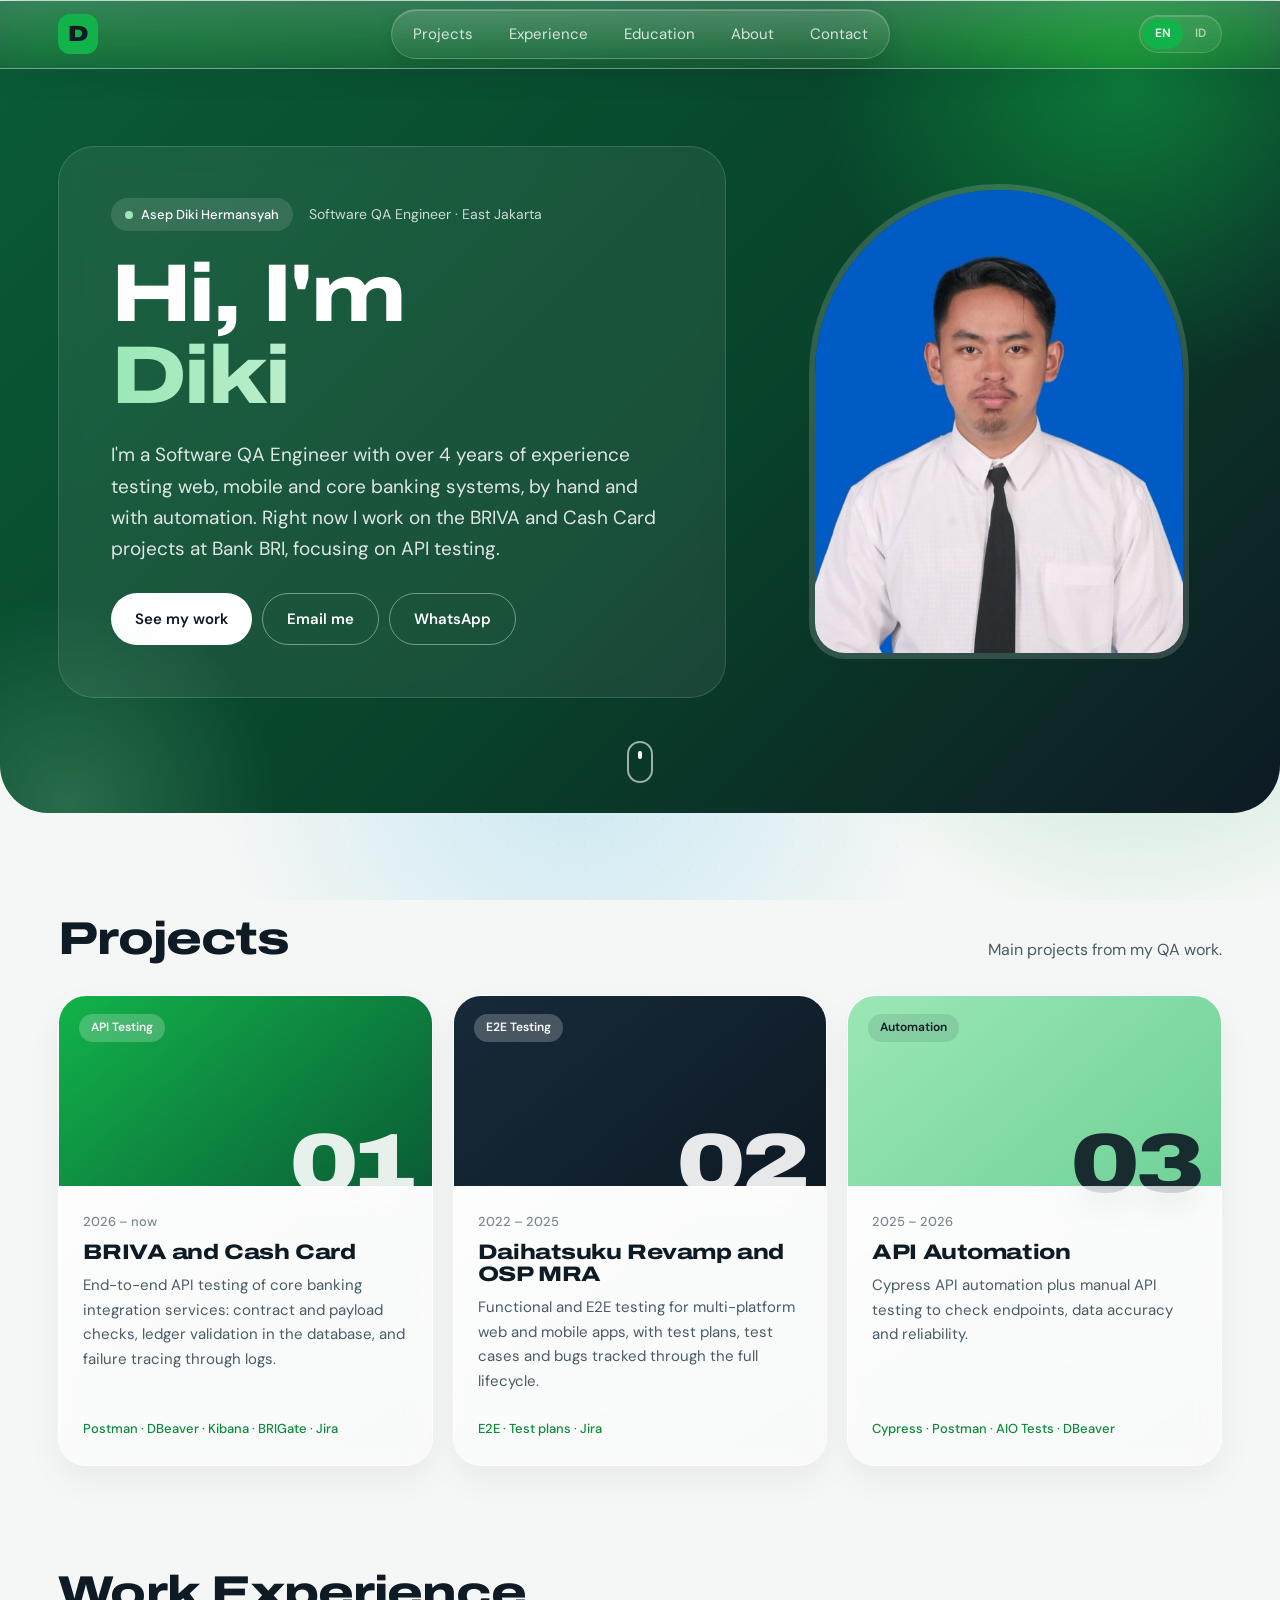
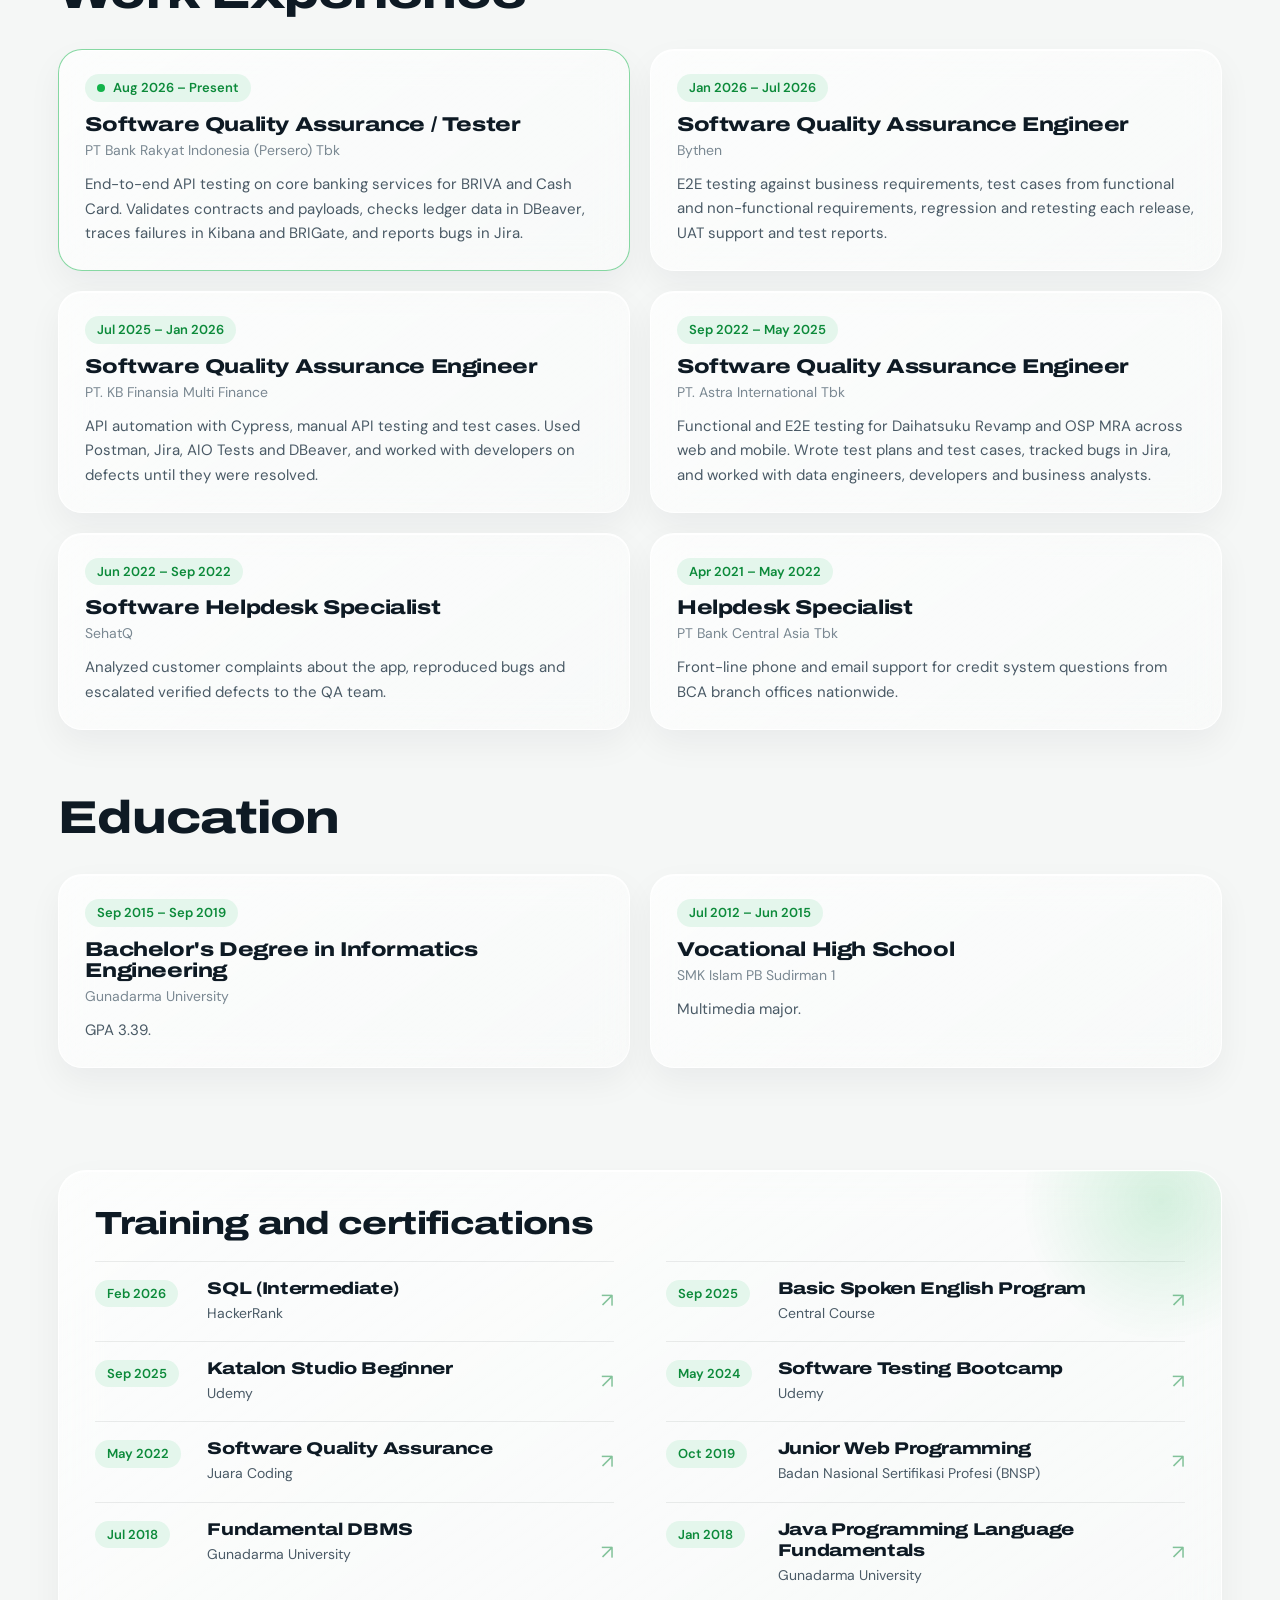
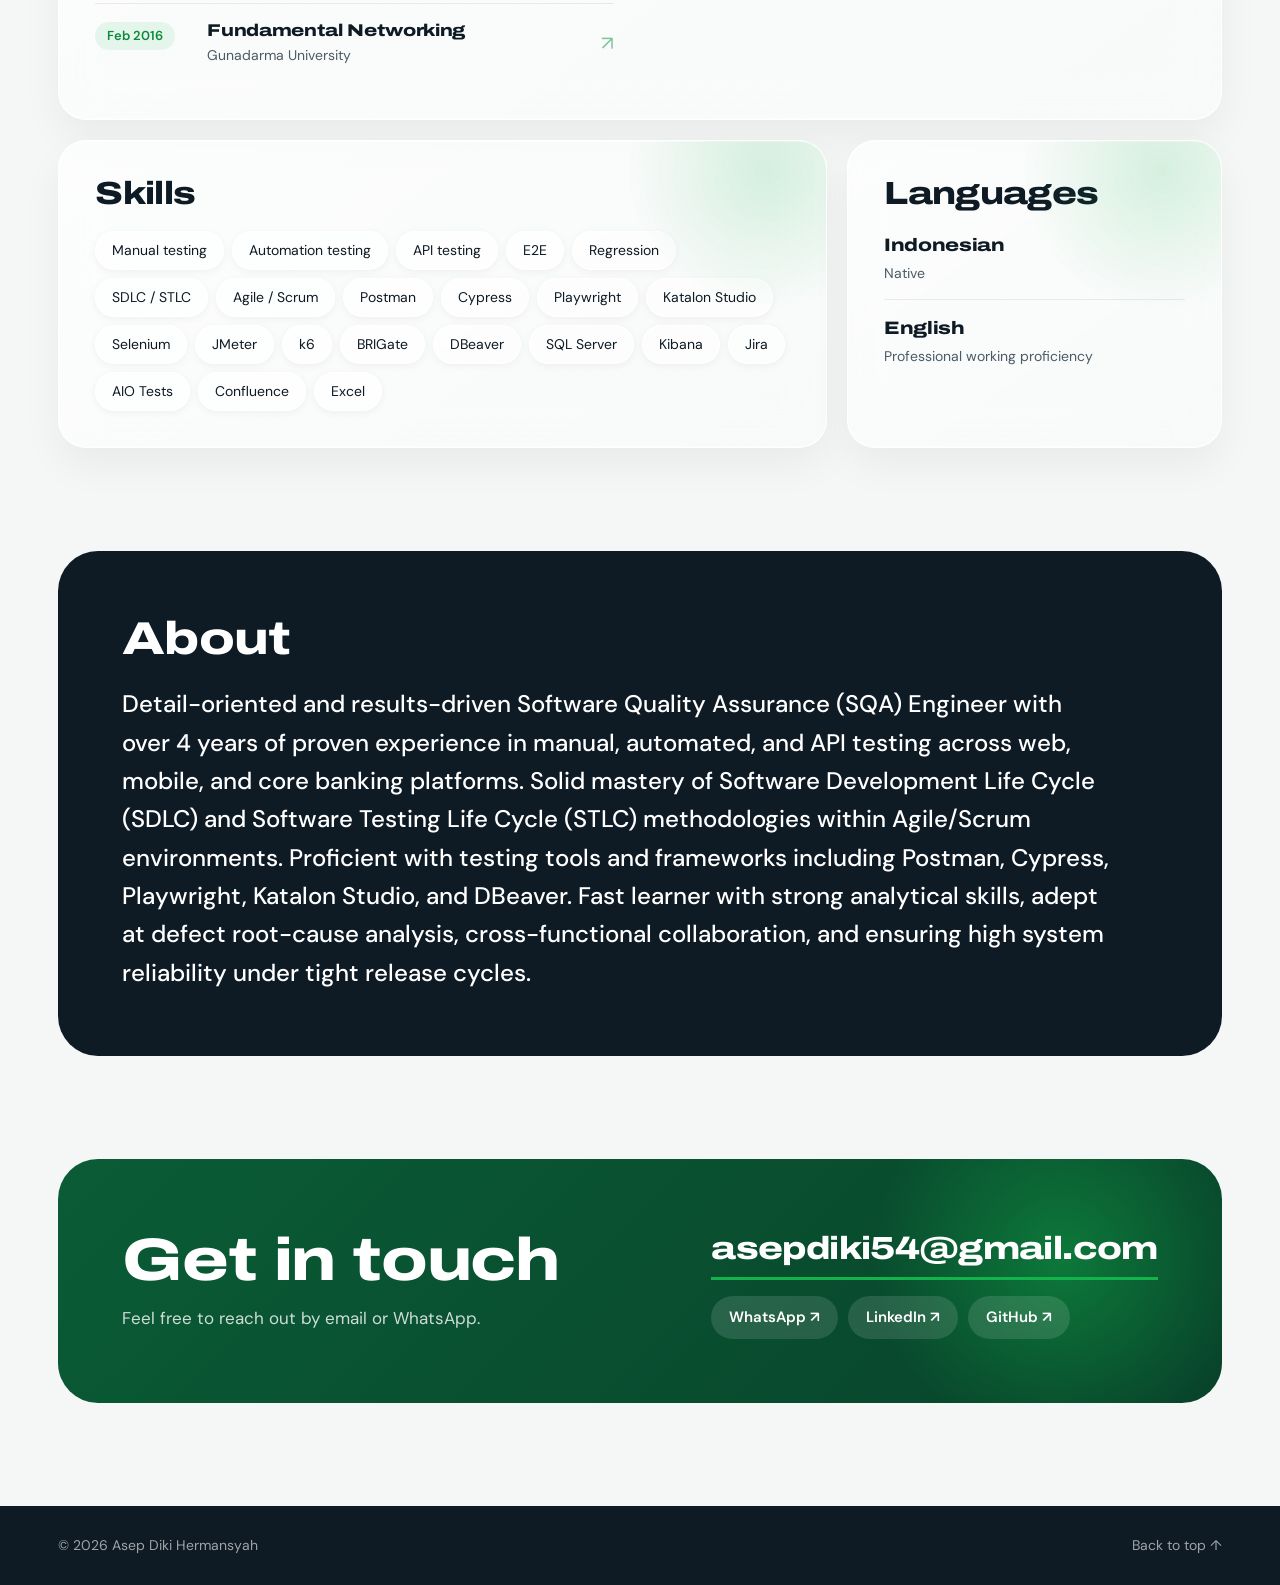
==== commit fa9e103e: "Center nav links on desktop and add a hamburger menu on phones - Nav is a 1fr/auto/1fr grid so the l" ====
--- a/index.html
+++ b/index.html
@@ -34,7 +34,7 @@
   <header class="nav">
     <div class="wrap nav-inner">
       <a href="#" class="logo" aria-label="Diki">D</a>
-      <nav class="nav-links">
+      <nav class="nav-links" id="nav-links">
         <a href="#projects" data-t="nav.proj">Projects</a>
         <a href="#experience" data-t="nav.exp">Experience</a>
         <a href="#education" data-t="nav.edu">Education</a>
@@ -45,6 +45,7 @@
         <button type="button" data-lang="en" aria-pressed="true">EN</button>
         <button type="button" data-lang="id" aria-pressed="false">ID</button>
       </div>
+      <button type="button" class="menu-btn" id="menu-btn" aria-label="Menu" aria-expanded="false" aria-controls="nav-links"><i></i><i></i><i></i></button>
     </div>
   </header>
 
--- a/style.css
+++ b/style.css
@@ -49,7 +49,10 @@
   box-shadow: 0 8px 28px rgba(14, 26, 36, .08), inset 0 1px 0 rgba(255, 255, 255, .4);
   transition: background .3s, color .3s, border-color .3s, box-shadow .3s;
 }
-.nav-inner { display: flex; align-items: center; gap: 32px; height: var(--nav-h); }
+/* logo | links | language: the outer columns are equal, so the links sit in the true centre */
+.nav-inner { display: grid; grid-template-columns: 1fr auto 1fr; align-items: center; gap: 32px; height: var(--nav-h); }
+.nav-inner .logo { justify-self: start; }
+.nav-inner .lang { justify-self: end; }
 .logo {
   display: inline-grid; place-items: center; width: 40px; height: 40px; border-radius: 12px;
   background: var(--green); color: var(--navy); line-height: 1;
@@ -57,7 +60,7 @@
 }
 /* the links sit in a frosted capsule; the page behind shows through it */
 .nav-links {
-  display: flex; gap: 4px; margin-left: auto; padding: 5px; font-size: 15px; color: rgba(255, 255, 255, .8);
+  display: flex; gap: 4px; padding: 5px; font-size: 15px; color: rgba(255, 255, 255, .8);
   border-radius: 999px; background: linear-gradient(180deg, rgba(255, 255, 255, .14), rgba(255, 255, 255, .05));
   border: 1px solid rgba(255, 255, 255, .18); box-shadow: inset 0 1px 0 rgba(255, 255, 255, .22), 0 6px 18px rgba(0, 0, 0, .12);
 }
@@ -220,7 +223,7 @@
 }
 @media (max-width: 640px) {
   :root { --nav-h: 60px; }
-  .nav-inner { gap: 16px; }
+  .nav-inner { display: flex; gap: 16px; }
   .nav-links { display: none; }
   .lang { margin-left: auto; }
   .hero { border-radius: 0 0 32px 32px; padding-bottom: 56px; }
@@ -417,3 +420,26 @@
 .nav-light .lang button { color: var(--ink-2); }
 .nav-light .lang button[aria-pressed="true"] { color: #fff; }
 
+
+/* phone menu: a hamburger opens the links in a light panel under the nav */
+.menu-btn { display: none; }
+@media (max-width: 640px) {
+  .menu-btn {
+    display: grid; place-content: center; gap: 4px; width: 40px; height: 40px; padding: 0; border-radius: 12px; cursor: pointer; color: inherit;
+    background: rgba(255, 255, 255, .14); border: 1px solid rgba(255, 255, 255, .3); box-shadow: inset 0 1px 0 rgba(255, 255, 255, .3);
+  }
+  .menu-btn i { display: block; width: 18px; height: 2px; border-radius: 2px; background: currentColor; transition: transform .25s, opacity .2s; }
+  .nav.open .menu-btn i:nth-child(1) { transform: translateY(6px) rotate(45deg); }
+  .nav.open .menu-btn i:nth-child(2) { opacity: 0; }
+  .nav.open .menu-btn i:nth-child(3) { transform: translateY(-6px) rotate(-45deg); }
+  .nav-light .menu-btn { background: rgba(255, 255, 255, .55); border-color: rgba(255, 255, 255, .9); box-shadow: inset 0 1px 0 #fff; }
+  .nav.open .nav-links {
+    display: flex; flex-direction: column; gap: 2px; position: absolute; top: calc(100% + 8px); left: 18px; right: 18px; padding: 8px;
+    border-radius: 24px; font-size: 16px; color: var(--ink); background: rgba(255, 255, 255, .98); border: 1px solid #fff;
+    box-shadow: 0 18px 44px rgba(14, 26, 36, .18); animation: menuIn .25s cubic-bezier(.2, .7, .2, 1);
+  }
+  .nav.open .nav-links a { padding: 12px 16px; border-radius: 16px; color: var(--ink); }
+  .nav.open .nav-links a:hover { color: var(--ink); background: rgba(14, 26, 36, .05); }
+  .nav.open .nav-links a.active { color: var(--green-dark); background: var(--green-soft); box-shadow: none; }
+}
+@keyframes menuIn { from { opacity: 0; transform: translateY(-8px); } }
